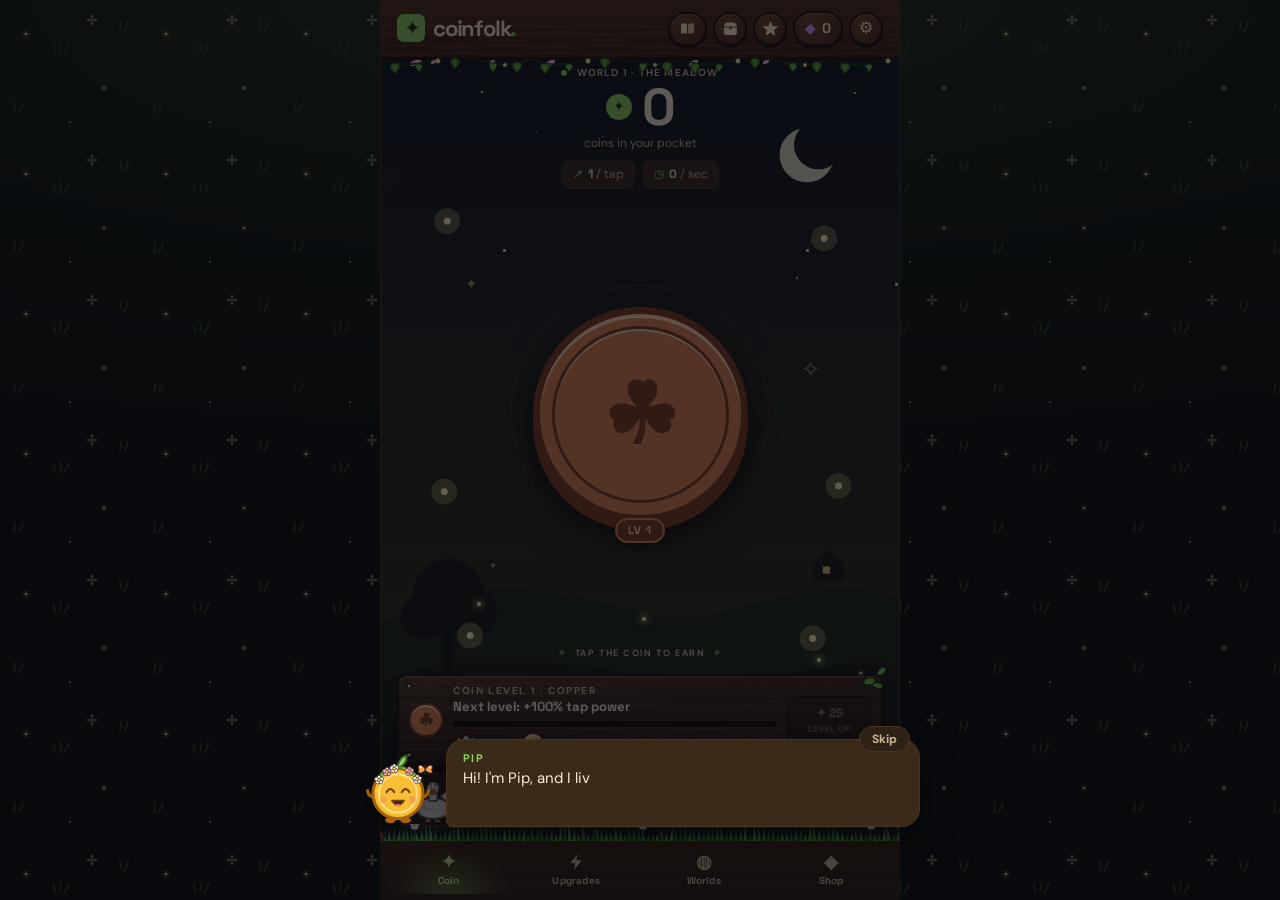
==== index.html @ fbf1b6dc "Add files via upload" ====
<!DOCTYPE html>
<html lang="en">

<head>
  <meta charset="UTF-8">
  <meta name="viewport" content="width=device-width, initial-scale=1.0, viewport-fit=cover">
  <meta name="theme-color" content="#11120f">
  <meta name="description" content="Build your own little coin empire, one click at a time.">
  <title>Coinfolk — Make it rain</title>
  <link rel="stylesheet" href="theme.css">
  <link rel="stylesheet" href="styles.css">
</head>

<body>
  <div class="splash" id="splash" aria-hidden="true"><svg class="splash-logo" viewBox="-35 44 792 183"><path class="shakes" d="M-5.5 90.1 q-7 8 0 16 M-14.5 84.1 q-10 14 0 28"/><g class="sl" style="--k:0"><g transform="rotate(-5 39.6 106.1)"><path transform="translate(0.00 148.00) scale(0.06000 -0.06000)" d="M676.0363159179688 -28.8946533203125Q608.5889892578125 -28.8946533203125 559.4205932617188 -21.28411865234375Q510.252197265625 -13.673583984375 475.3074645996094 -6.118316650390625Q440.36273193359375 1.43695068359375 416.92059326171875 1.43695068359375Q389.58380126953125 1.43695068359375 368.9706726074219 -4.118316650390625Q348.3575439453125 -9.673583984375 331.07861328125 -16.728851318359375Q313.7996826171875 -23.78411865234375 297.2444152832031 -29.339385986328125Q280.68914794921875 -34.8946533203125 261.57861328125 -34.8946533203125Q213.57342529296875 -34.8946533203125 189.79449462890625 -9.949920654296875Q166.01556396484375 14.99481201171875 154.1260986328125 72.6632080078125L100.5682373046875 328.88427734375Q92.67877197265625 369.6632080078125 110.17877197265625 399.2184753417969Q127.67877197265625 428.77374267578125 167.89984130859375 440.77374267578125Q209.0103759765625 453.55267333984375 244.96029663085938 438.2184753417969Q280.91021728515625 422.88427734375 311.91021728515625 373.6632080078125Q357.57861328125 302.77374267578125 408.636474609375 260.1632080078125Q459.6943359375 217.55267333984375 517.8074645996094 198.88687133789062Q575.9205932617188 180.2210693359375 642.367919921875 180.2210693359375Q721.7047119140625 180.2210693359375 768.3178405761719 213.49740600585938Q814.9309692382812 246.77374267578125 814.9309692382812 301.99481201171875Q814.9309692382812 337.65802001953125 797.599365234375 364.82122802734375Q780.2677612304688 391.98443603515625 737.6149291992188 414.2003173828125Q694.9620971679688 436.41619873046875 618.1089477539062 457.7374267578125Q406.40423583984375 515.4110107421875 288.66241455078125 593.1977233886719Q170.92059326171875 670.9844360351562 123.24700927734375 767.6580200195312Q75.57342529296875 864.3316040039062 75.57342529296875 977.8894653320312Q75.57342529296875 1106.7789306640625 137.18655395507812 1208.1131286621094Q198.7996826171875 1309.4473266601562 313.52593994140625 1367.3920593261719Q428.252197265625 1425.3367919921875 586.0363159179688 1425.3367919921875Q667.483642578125 1425.3367919921875 723.54150390625 1412.61572265625Q779.599365234375 1399.8946533203125 819.9335632324219 1387.173583984375Q860.2677612304688 1374.4525146484375 894.1572265625 1374.4525146484375Q921.4888305664062 1374.4525146484375 939.2124938964844 1388.673583984375Q956.9361572265625 1402.8946533203125 976.1598205566406 1417.11572265625Q995.3834838867188 1431.3367919921875 1027.6045532226562 1431.3367919921875Q1071.1624145507812 1431.3367919921875 1099.4992065429688 1400.9473266601562Q1127.8359985351562 1370.557861328125 1153.6149291992188 1287.8894653320312L1237.062255859375 1026.6683959960938Q1253.8411865234375 973.8894653320312 1232.3912658691406 936.4974060058594Q1210.9413452148438 899.1053466796875 1162.0518798828125 887.6632080078125Q1119.6097412109375 878.1105346679688 1088.0544738769531 895.1105346679688Q1056.4992065429688 912.1105346679688 1032.6097412109375 958Q988.6097412109375 1043.442138671875 924.6071472167969 1099.942138671875Q860.6045532226562 1156.442138671875 788.3230285644531 1184.3316040039062Q716.04150390625 1212.2210693359375 645.5941772460938 1212.2210693359375Q573.2573852539062 1212.2210693359375 533.0337219238281 1177.4447326660156Q492.81005859375 1142.6683959960938 492.81005859375 1090.3367919921875Q492.81005859375 1047.7789306640625 517.367919921875 1015.8341979980469Q541.92578125 983.8894653320312 592.0233459472656 959.0630493164062Q642.1209106445312 934.2366333007812 718.2952880859375 911.367919921875Q913.3316040039062 856.1416625976562 1021.405029296875 779.3549499511719Q1129.4784545898438 702.5682373046875 1172.8178405761719 610.0604553222656Q1216.1572265625 517.5526733398438 1216.1572265625 414.442138671875Q1216.1572265625 290.6632080078125 1151.3782958984375 190.27374267578125Q1086.599365234375 89.88427734375 965.54150390625 30.49481201171875Q844.483642578125 -28.8946533203125 676.0363159179688 -28.8946533203125Z"/></g></g><g class="sl" style="--k:1"><g transform="rotate(4 109.3 105.7)"><path transform="translate(68.06 151.00) scale(0.06000 -0.06000)" d="M564.715087890625 1420.7737426757812V282.0103759765625Q564.715087890625 225.56304931640625 570.0492858886719 204.673583984375Q575.3834838867188 183.78411865234375 590.0518798828125 172.78411865234375L605.6097412109375 160.8946533203125Q642.946533203125 132.78411865234375 642.946533203125 85.44732666015625Q642.946533203125 0 560.0518798828125 0H148.35235595703125Q105.905029296875 0 80.73663330078125 22.834197998046875Q55.5682373046875 45.66839599609375 55.5682373046875 85.44732666015625Q55.5682373046875 115.3367919921875 68.34716796875 136.06045532226562Q81.1260986328125 156.78411865234375 104.79449462890625 172.8946533203125L118.35235595703125 182.78411865234375Q132.020751953125 193.56304931640625 138.85494995117188 212.39724731445312Q145.68914794921875 231.2314453125 145.68914794921875 282.0103759765625V1128.7633666992188Q145.68914794921875 1173.1001586914062 135.07601928710938 1189.5448913574219Q124.462890625 1205.9896240234375 106.57342529296875 1216.1001586914062L93.1260986328125 1223.8790893554688Q70.905029296875 1237.210693359375 57.34716796875 1254.5448913574219Q43.789306640625 1271.8790893554688 43.789306640625 1299.5474853515625Q43.789306640625 1331.2158813476562 62.5682373046875 1353.1053466796875Q81.34716796875 1374.9948120117188 123.45770263671875 1391.2158813476562L331.81005859375 1472.2210693359375Q382.81005859375 1492.3316040039062 415.367919921875 1501.1658020019531Q447.92578125 1510 483.599365234375 1510Q521.4888305664062 1510 543.1019592285156 1484.7763366699219Q564.715087890625 1459.5526733398438 564.715087890625 1420.7737426757812ZM529.1572265625 614.3627319335938 454.2625732421875 701.5889892578125 499.48883056640625 745.2573852539062Q637.1676025390625 878.2625732421875 735.7306518554688 931.8204345703125Q834.293701171875 985.3782958984375 918.293701171875 985.3782958984375Q1046.9724731445312 985.3782958984375 1118.3749084472656 899.5311279296875Q1189.77734375 813.6839599609375 1202.6668090820312 673.557861328125L1240.9984130859375 282.0103759765625Q1245.9984130859375 231.34197998046875 1250.8326110839844 212.50778198242188Q1255.6668090820312 193.673583984375 1268.335205078125 182.78411865234375L1281.89306640625 172.8946533203125Q1305.450927734375 154.8946533203125 1318.3403930664062 135.11572265625Q1331.2298583984375 115.3367919921875 1331.2298583984375 85.44732666015625Q1331.2298583984375 45.66839599609375 1306.5061950683594 22.834197998046875Q1281.7825317382812 0 1238.4457397460938 0H821.0778198242188Q738.1831665039062 0 738.1831665039062 85.44732666015625Q738.1831665039062 133.00518798828125 775.6304931640625 160.8946533203125L791.1883544921875 172.78411865234375Q805.8567504882812 183.78411865234375 813.6909484863281 204.4525146484375Q821.525146484375 225.12091064453125 816.525146484375 280.905029296875L790.0830078125 566.5838012695312Q783.9724731445312 629.1416625976562 759.3014831542969 661.1995239257812Q734.6304931640625 693.2573852539062 682.9569091796875 693.2573852539062Q653.8411865234375 693.2573852539062 623.8359985351562 682.8126525878906Q593.830810546875 672.367919921875 562.6045532226562 644.0311279296875Z"/></g></g><g class="sl" style="--k:2"><g transform="rotate(-3 186.1 120.3)"><path transform="translate(149.00 149.00) scale(0.06000 -0.06000)" d="M660.9569091796875 164.44732666015625V190.66839599609375L621.5095825195312 197.11572265625V753.81005859375Q621.5095825195312 791.367919921875 601.6727905273438 814.0363159179688Q581.8359985351562 836.7047119140625 547.6097412109375 836.7047119140625Q522.3834838867188 836.7047119140625 503.3808898925781 824.42578125Q484.3782958984375 812.1468505859375 484.3782958984375 791.367919921875V731.0259399414062Q484.3782958984375 647.3575439453125 427.8178405761719 601.7444152832031Q371.25738525390625 556.1312866210938 265.9154052734375 556.1312866210938Q175.46807861328125 556.1312866210938 131.46548461914062 594.4102172851562Q87.462890625 632.6891479492188 87.462890625 701.136474609375Q87.462890625 767.0259399414062 150.24700927734375 832.1416625976562Q213.0311279296875 897.2573852539062 340.3782958984375 940.4283752441406Q467.7254638671875 983.599365234375 659.525146484375 983.599365234375Q850.7462158203125 983.599365234375 943.4172058105469 906.8178405761719Q1036.0881958007812 830.0363159179688 1036.0881958007812 697.1416625976562V268.78411865234375Q1036.0881958007812 254.00518798828125 1044.3671264648438 241.61572265625Q1052.6460571289062 229.22625732421875 1073.314453125 229.22625732421875Q1084.9828491210938 229.22625732421875 1091.9275817871094 232.22625732421875Q1098.872314453125 235.22625732421875 1104.872314453125 239.22625732421875Q1109.872314453125 242.22625732421875 1115.4828491210938 244.72625732421875Q1121.0933837890625 247.22625732421875 1129.0933837890625 247.22625732421875Q1155.3196411132812 247.22625732421875 1169.4327697753906 228.72625732421875Q1183.5458984375 210.22625732421875 1183.5458984375 183.44732666015625Q1183.5458984375 133.7789306640625 1151.4327697753906 85.11053466796875Q1119.3196411132812 36.442138671875 1060.4828491210938 4.6632080078125Q1001.6460571289062 -27.11572265625 920.5303344726562 -27.11572265625Q809.96728515625 -27.11572265625 735.4620971679688 26.997406005859375Q660.9569091796875 81.11053466796875 660.9569091796875 164.44732666015625ZM52.1260986328125 215.00518798828125Q52.1260986328125 354.673583984375 179.08120727539062 436.0103759765625Q306.03631591796875 517.34716796875 516.0466918945312 517.34716796875Q572.2781372070312 517.34716796875 616.7280578613281 511.0129699707031Q661.177978515625 504.67877197265625 688.5147705078125 492.0103759765625L647.0674438476562 375.4525146484375Q627.5095825195312 386.4525146484375 608.2833251953125 391.34197998046875Q589.0570678710938 396.2314453125 565.7202758789062 396.2314453125Q523.715087890625 396.2314453125 498.3230285644531 369.2867126464844Q472.93096923828125 342.34197998046875 472.93096923828125 298.34197998046875Q472.93096923828125 250.78411865234375 499.76776123046875 223.11572265625Q526.6045532226562 195.44732666015625 571.830810546875 195.44732666015625Q602.8359985351562 195.44732666015625 627.062255859375 206.67098999023438Q651.2885131835938 217.8946533203125 662.73583984375 230.56304931640625L688.293701171875 113.44732666015625Q640.6201171875 46.2210693359375 548.3334045410156 9.55267333984375Q456.04669189453125 -27.11572265625 351.7047119140625 -27.11572265625Q214.36273193359375 -27.11572265625 133.24441528320312 42.2210693359375Q52.1260986328125 111.557861328125 52.1260986328125 215.00518798828125Z"/></g></g><g class="sl" style="--k:3"><g transform="rotate(3 276.0 122.4)"><path transform="translate(215.92 152.00) scale(0.06000 -0.06000)" d="M561.2677612304688 896.1520385742188V282.0103759765625Q561.2677612304688 225.56304931640625 566.6019592285156 204.673583984375Q571.9361572265625 183.78411865234375 586.6045532226562 172.78411865234375L602.1624145507812 160.8946533203125Q639.4992065429688 132.78411865234375 639.4992065429688 85.44732666015625Q639.4992065429688 0 556.6045532226562 0H148.462890625Q106.01556396484375 0 80.84716796875 22.834197998046875Q55.67877197265625 45.66839599609375 55.67877197265625 85.44732666015625Q55.67877197265625 115.3367919921875 68.45770263671875 136.06045532226562Q81.23663330078125 156.78411865234375 104.905029296875 172.8946533203125L118.462890625 182.78411865234375Q132.13128662109375 193.56304931640625 138.96548461914062 212.39724731445312Q145.7996826171875 231.2314453125 145.7996826171875 282.0103759765625V604.1416625976562Q145.7996826171875 648.4784545898438 135.18655395507812 664.9231872558594Q124.57342529296875 681.367919921875 106.6839599609375 691.4784545898438L93.23663330078125 699.2573852539062Q71.01556396484375 713.4784545898438 57.45770263671875 730.367919921875Q43.89984130859375 747.2573852539062 43.89984130859375 774.92578125Q43.89984130859375 806.5941772460938 62.67877197265625 828.483642578125Q81.45770263671875 850.3731079101562 123.5682373046875 866.5941772460938L328.36273193359375 947.599365234375Q379.36273193359375 967.7098999023438 411.92059326171875 976.5440979003906Q444.47845458984375 985.3782958984375 480.15203857421875 985.3782958984375Q518.04150390625 985.3782958984375 539.6546325683594 960.1546325683594Q561.2677612304688 934.9309692382812 561.2677612304688 896.1520385742188ZM534.715087890625 614.3627319335938 459.70989990234375 701.6995239257812 504.82562255859375 745.367919921875Q642.3938598632812 878.7047119140625 742.2332458496094 932.04150390625Q842.0726318359375 985.3782958984375 925.6304931640625 985.3782958984375Q1052.8619384765625 985.3782958984375 1130.6486511230469 898.0389099121094Q1208.4353637695312 810.6995239257812 1208.4353637695312 668.0311279296875V282.0103759765625Q1208.4353637695312 225.56304931640625 1213.7695617675781 205.11831665039062Q1219.103759765625 184.673583984375 1233.7721557617188 172.78411865234375L1249.3300170898438 160.8946533203125Q1286.6668090820312 132.78411865234375 1286.6668090820312 85.44732666015625Q1286.6668090820312 0 1203.7721557617188 0H797.6304931640625Q714.73583984375 0 714.73583984375 85.44732666015625Q714.73583984375 132.78411865234375 752.0726318359375 160.8946533203125L767.6304931640625 172.78411865234375Q782.2988891601562 183.78411865234375 787.6330871582031 204.673583984375Q792.96728515625 225.56304931640625 792.96728515625 282.0103759765625V566.6943359375Q792.96728515625 628.9205932617188 766.5752258300781 661.0889892578125Q740.1831665039062 693.2573852539062 692.9569091796875 693.2573852539062Q662.3990478515625 693.2573852539062 631.1175231933594 682.7021179199219Q599.8359985351562 672.1468505859375 568.0518798828125 644.0311279296875ZM1172.8775024414062 614.3627319335938 1097.9828491210938 701.5889892578125 1143.2091064453125 745.2573852539062Q1278.9984130859375 876.483642578125 1375.1719970703125 930.9309692382812Q1471.3455810546875 985.3782958984375 1552.566650390625 985.3782958984375Q1676.4664916992188 985.3782958984375 1744.645263671875 899.5863952636719Q1812.8240356445312 813.7944946289062 1827.3818969726562 674.3316040039062L1869.3818969726562 282.0103759765625Q1875.2713623046875 231.34197998046875 1879.6608276367188 212.50778198242188Q1884.05029296875 193.673583984375 1896.7186889648438 182.78411865234375L1910.2765502929688 172.8946533203125Q1933.8344116210938 154.8946533203125 1946.723876953125 135.11572265625Q1959.6133422851562 115.3367919921875 1959.6133422851562 85.44732666015625Q1959.6133422851562 45.66839599609375 1934.8896789550781 22.834197998046875Q1910.166015625 0 1866.8292236328125 0H1453.0191650390625Q1370.12451171875 0 1370.12451171875 85.44732666015625Q1370.12451171875 132.673583984375 1407.5718383789062 160.8946533203125L1423.1296997070312 172.78411865234375Q1437.798095703125 183.78411865234375 1446.0770263671875 204.4525146484375Q1454.35595703125 225.12091064453125 1448.4664916992188 280.905029296875L1418.4664916992188 566.5838012695312Q1412.35595703125 629.0311279296875 1389.1296997070312 661.1442565917969Q1365.9034423828125 693.2573852539062 1319.0087890625 693.2573852539062Q1291.7825317382812 693.2573852539062 1264.5562744140625 681.8126525878906Q1237.3300170898438 670.367919921875 1206.3248291015625 644.0311279296875Z"/></g></g><g class="sl" style="--k:4"><g transform="rotate(-4 361.6 120.3)"><path transform="translate(328.48 149.00) scale(0.06000 -0.06000)" d="M1055.525146484375 616.9154052734375Q1055.525146484375 534.8048706054688 1006.6883544921875 490.1943359375Q957.8515625 445.58380126953125 870.0674438476562 445.58380126953125H315.7996826171875V571.3575439453125H574.4992065429688Q641.3938598632812 571.3575439453125 641.3938598632812 637.6943359375Q641.3938598632812 717.81005859375 609.7781372070312 753.2573852539062Q578.1624145507812 788.7047119140625 538.1572265625 788.7047119140625Q505.93096923828125 788.7047119140625 478.2047119140625 769.0363159179688Q450.47845458984375 749.367919921875 433.92059326171875 706.4758605957031Q417.36273193359375 663.5838012695312 417.36273193359375 592.4680786132812Q417.36273193359375 424.23663330078125 495.42578125 342.62091064453125Q573.4888305664062 261.00518798828125 704.1676025390625 261.00518798828125Q763.9517211914062 261.00518798828125 822.2885131835938 280.673583984375Q880.6253051757812 300.34197998046875 928.0726318359375 338.0103759765625Q956.5199584960938 360.67877197265625 972.5199584960938 369.0682373046875Q988.5199584960938 377.45770263671875 1003.2988891601562 375.67877197265625Q1021.1883544921875 374.789306640625 1036.3014831542969 360.789306640625Q1051.4146118164062 346.789306640625 1051.4146118164062 312.12091064453125Q1051.4146118164062 223.8946533203125 993.7436218261719 146.50259399414062Q936.0726318359375 69.11053466796875 830.8990478515625 20.997406005859375Q725.7254638671875 -27.11572265625 581.6045532226562 -27.11572265625Q419.81524658203125 -27.11572265625 299.4732666015625 34.33160400390625Q179.13128662109375 95.7789306640625 113.01556396484375 206.3946533203125Q46.89984130859375 317.0103759765625 46.89984130859375 463.01556396484375Q46.89984130859375 614.136474609375 109.96029663085938 731.9205932617188Q173.020751953125 849.7047119140625 295.86273193359375 917.54150390625Q418.7047119140625 985.3782958984375 597.3834838867188 985.3782958984375Q740.6149291992188 985.3782958984375 843.2885131835938 934.8757019042969Q945.9620971679688 884.3731079101562 1000.7436218261719 800.6468505859375Q1055.525146484375 716.9205932617188 1055.525146484375 616.9154052734375Z"/></g></g><g class="sa" style="--k:5"><g transform="rotate(0 437.2 108.1)"><path transform="translate(397.60 150.00) scale(0.06000 -0.06000)" d="M676.0363159179688 -28.8946533203125Q608.5889892578125 -28.8946533203125 559.4205932617188 -21.28411865234375Q510.252197265625 -13.673583984375 475.3074645996094 -6.118316650390625Q440.36273193359375 1.43695068359375 416.92059326171875 1.43695068359375Q389.58380126953125 1.43695068359375 368.9706726074219 -4.118316650390625Q348.3575439453125 -9.673583984375 331.07861328125 -16.728851318359375Q313.7996826171875 -23.78411865234375 297.2444152832031 -29.339385986328125Q280.68914794921875 -34.8946533203125 261.57861328125 -34.8946533203125Q213.57342529296875 -34.8946533203125 189.79449462890625 -9.949920654296875Q166.01556396484375 14.99481201171875 154.1260986328125 72.6632080078125L100.5682373046875 328.88427734375Q92.67877197265625 369.6632080078125 110.17877197265625 399.2184753417969Q127.67877197265625 428.77374267578125 167.89984130859375 440.77374267578125Q209.0103759765625 453.55267333984375 244.96029663085938 438.2184753417969Q280.91021728515625 422.88427734375 311.91021728515625 373.6632080078125Q357.57861328125 302.77374267578125 408.636474609375 260.1632080078125Q459.6943359375 217.55267333984375 517.8074645996094 198.88687133789062Q575.9205932617188 180.2210693359375 642.367919921875 180.2210693359375Q721.7047119140625 180.2210693359375 768.3178405761719 213.49740600585938Q814.9309692382812 246.77374267578125 814.9309692382812 301.99481201171875Q814.9309692382812 337.65802001953125 797.599365234375 364.82122802734375Q780.2677612304688 391.98443603515625 737.6149291992188 414.2003173828125Q694.9620971679688 436.41619873046875 618.1089477539062 457.7374267578125Q406.40423583984375 515.4110107421875 288.66241455078125 593.1977233886719Q170.92059326171875 670.9844360351562 123.24700927734375 767.6580200195312Q75.57342529296875 864.3316040039062 75.57342529296875 977.8894653320312Q75.57342529296875 1106.7789306640625 137.18655395507812 1208.1131286621094Q198.7996826171875 1309.4473266601562 313.52593994140625 1367.3920593261719Q428.252197265625 1425.3367919921875 586.0363159179688 1425.3367919921875Q667.483642578125 1425.3367919921875 723.54150390625 1412.61572265625Q779.599365234375 1399.8946533203125 819.9335632324219 1387.173583984375Q860.2677612304688 1374.4525146484375 894.1572265625 1374.4525146484375Q921.4888305664062 1374.4525146484375 939.2124938964844 1388.673583984375Q956.9361572265625 1402.8946533203125 976.1598205566406 1417.11572265625Q995.3834838867188 1431.3367919921875 1027.6045532226562 1431.3367919921875Q1071.1624145507812 1431.3367919921875 1099.4992065429688 1400.9473266601562Q1127.8359985351562 1370.557861328125 1153.6149291992188 1287.8894653320312L1237.062255859375 1026.6683959960938Q1253.8411865234375 973.8894653320312 1232.3912658691406 936.4974060058594Q1210.9413452148438 899.1053466796875 1162.0518798828125 887.6632080078125Q1119.6097412109375 878.1105346679688 1088.0544738769531 895.1105346679688Q1056.4992065429688 912.1105346679688 1032.6097412109375 958Q988.6097412109375 1043.442138671875 924.6071472167969 1099.942138671875Q860.6045532226562 1156.442138671875 788.3230285644531 1184.3316040039062Q716.04150390625 1212.2210693359375 645.5941772460938 1212.2210693359375Q573.2573852539062 1212.2210693359375 533.0337219238281 1177.4447326660156Q492.81005859375 1142.6683959960938 492.81005859375 1090.3367919921875Q492.81005859375 1047.7789306640625 517.367919921875 1015.8341979980469Q541.92578125 983.8894653320312 592.0233459472656 959.0630493164062Q642.1209106445312 934.2366333007812 718.2952880859375 911.367919921875Q913.3316040039062 856.1416625976562 1021.405029296875 779.3549499511719Q1129.4784545898438 702.5682373046875 1172.8178405761719 610.0604553222656Q1216.1572265625 517.5526733398438 1216.1572265625 414.442138671875Q1216.1572265625 290.6632080078125 1151.3782958984375 190.27374267578125Q1086.599365234375 89.88427734375 965.54150390625 30.49481201171875Q844.483642578125 -28.8946533203125 676.0363159179688 -28.8946533203125Z"/></g></g><g class="sa" style="--k:6"><g transform="rotate(0 498.7 121.3)"><path transform="translate(461.66 150.00) scale(0.06000 -0.06000)" d="M660.9569091796875 164.44732666015625V190.66839599609375L621.5095825195312 197.11572265625V753.81005859375Q621.5095825195312 791.367919921875 601.6727905273438 814.0363159179688Q581.8359985351562 836.7047119140625 547.6097412109375 836.7047119140625Q522.3834838867188 836.7047119140625 503.3808898925781 824.42578125Q484.3782958984375 812.1468505859375 484.3782958984375 791.367919921875V731.0259399414062Q484.3782958984375 647.3575439453125 427.8178405761719 601.7444152832031Q371.25738525390625 556.1312866210938 265.9154052734375 556.1312866210938Q175.46807861328125 556.1312866210938 131.46548461914062 594.4102172851562Q87.462890625 632.6891479492188 87.462890625 701.136474609375Q87.462890625 767.0259399414062 150.24700927734375 832.1416625976562Q213.0311279296875 897.2573852539062 340.3782958984375 940.4283752441406Q467.7254638671875 983.599365234375 659.525146484375 983.599365234375Q850.7462158203125 983.599365234375 943.4172058105469 906.8178405761719Q1036.0881958007812 830.0363159179688 1036.0881958007812 697.1416625976562V268.78411865234375Q1036.0881958007812 254.00518798828125 1044.3671264648438 241.61572265625Q1052.6460571289062 229.22625732421875 1073.314453125 229.22625732421875Q1084.9828491210938 229.22625732421875 1091.9275817871094 232.22625732421875Q1098.872314453125 235.22625732421875 1104.872314453125 239.22625732421875Q1109.872314453125 242.22625732421875 1115.4828491210938 244.72625732421875Q1121.0933837890625 247.22625732421875 1129.0933837890625 247.22625732421875Q1155.3196411132812 247.22625732421875 1169.4327697753906 228.72625732421875Q1183.5458984375 210.22625732421875 1183.5458984375 183.44732666015625Q1183.5458984375 133.7789306640625 1151.4327697753906 85.11053466796875Q1119.3196411132812 36.442138671875 1060.4828491210938 4.6632080078125Q1001.6460571289062 -27.11572265625 920.5303344726562 -27.11572265625Q809.96728515625 -27.11572265625 735.4620971679688 26.997406005859375Q660.9569091796875 81.11053466796875 660.9569091796875 164.44732666015625ZM52.1260986328125 215.00518798828125Q52.1260986328125 354.673583984375 179.08120727539062 436.0103759765625Q306.03631591796875 517.34716796875 516.0466918945312 517.34716796875Q572.2781372070312 517.34716796875 616.7280578613281 511.0129699707031Q661.177978515625 504.67877197265625 688.5147705078125 492.0103759765625L647.0674438476562 375.4525146484375Q627.5095825195312 386.4525146484375 608.2833251953125 391.34197998046875Q589.0570678710938 396.2314453125 565.7202758789062 396.2314453125Q523.715087890625 396.2314453125 498.3230285644531 369.2867126464844Q472.93096923828125 342.34197998046875 472.93096923828125 298.34197998046875Q472.93096923828125 250.78411865234375 499.76776123046875 223.11572265625Q526.6045532226562 195.44732666015625 571.830810546875 195.44732666015625Q602.8359985351562 195.44732666015625 627.062255859375 206.67098999023438Q651.2885131835938 217.8946533203125 662.73583984375 230.56304931640625L688.293701171875 113.44732666015625Q640.6201171875 46.2210693359375 548.3334045410156 9.55267333984375Q456.04669189453125 -27.11572265625 351.7047119140625 -27.11572265625Q214.36273193359375 -27.11572265625 133.24441528320312 42.2210693359375Q52.1260986328125 111.557861328125 52.1260986328125 215.00518798828125Z"/></g></g><g class="sa" style="--k:7"><g transform="rotate(0 567.4 121.3)"><path transform="translate(528.58 150.00) scale(0.06000 -0.06000)" d="M780.1935424804688 178.34197998046875V217.5682373046875L761.1883544921875 221.34716796875V604.1416625976562Q761.1883544921875 648.4784545898438 750.5752258300781 664.9231872558594Q739.9620971679688 681.367919921875 722.0726318359375 691.4784545898438L708.6253051757812 699.2573852539062Q686.4042358398438 713.4784545898438 672.8463745117188 730.367919921875Q659.2885131835938 747.2573852539062 659.2885131835938 774.92578125Q659.2885131835938 806.5941772460938 678.0674438476562 828.483642578125Q696.8463745117188 850.3731079101562 738.9569091796875 866.5941772460938L947.3092651367188 947.599365234375Q998.3092651367188 967.7098999023438 1030.8671264648438 976.5440979003906Q1063.4249877929688 985.3782958984375 1099.0985717773438 985.3782958984375Q1136.988037109375 985.3782958984375 1158.6011657714844 960.1546325683594Q1180.2142944335938 934.9309692382812 1180.2142944335938 896.1520385742188V282.0103759765625Q1180.2142944335938 231.2314453125 1187.4932250976562 212.39724731445312Q1194.7721557617188 193.56304931640625 1207.5510864257812 182.78411865234375L1221.1089477539062 172.8946533203125Q1244.77734375 156.78411865234375 1257.5562744140625 136.06045532226562Q1270.335205078125 115.3367919921875 1270.335205078125 85.44732666015625Q1270.335205078125 45.66839599609375 1245.6115417480469 22.834197998046875Q1220.8878784179688 0 1177.5510864257812 0H960.756591796875Q887.7617797851562 0 833.9776611328125 51.94732666015625Q780.1935424804688 103.8946533203125 780.1935424804688 178.34197998046875ZM125.7996826171875 289.5682373046875V604.1416625976562Q125.7996826171875 648.4784545898438 115.18655395507812 664.9231872558594Q104.57342529296875 681.367919921875 86.6839599609375 691.4784545898438L73.23663330078125 699.2573852539062Q51.01556396484375 713.4784545898438 37.45770263671875 730.367919921875Q23.89984130859375 747.2573852539062 23.89984130859375 774.92578125Q23.89984130859375 806.5941772460938 42.67877197265625 828.483642578125Q61.45770263671875 850.3731079101562 103.5682373046875 866.5941772460938L311.92059326171875 947.599365234375Q362.92059326171875 967.7098999023438 395.47845458984375 976.5440979003906Q428.03631591796875 985.3782958984375 463.70989990234375 985.3782958984375Q501.599365234375 985.3782958984375 523.2124938964844 960.1546325683594Q544.8256225585938 934.9309692382812 544.8256225585938 896.1520385742188V390.905029296875Q544.8256225585938 328.67877197265625 568.9387512207031 296.5103759765625Q593.0518798828125 264.34197998046875 637.1676025390625 264.34197998046875Q666.7254638671875 264.34197998046875 695.562255859375 274.4525146484375Q724.3990478515625 284.56304931640625 754.4042358398438 311.789306640625L787.7410278320312 343.23663330078125L862.7462158203125 255.23663330078125L817.6304931640625 211.5682373046875Q682.1727905273438 80.4525146484375 584.2781372070312 26.3367919921875Q486.38348388671875 -27.7789306640625 402.715087890625 -27.7789306640625Q278.483642578125 -27.7789306640625 202.14166259765625 60.060455322265625Q125.7996826171875 147.89984130859375 125.7996826171875 289.5682373046875Z"/></g></g><g class="sa" style="--k:8"><g transform="rotate(0 636.6 121.3)"><path transform="translate(603.96 150.00) scale(0.06000 -0.06000)" d="M1035.4249877929688 679.6943359375Q1035.4249877929688 601.9205932617188 978.69873046875 550.0285339355469Q921.9724731445312 498.136474609375 827.409423828125 498.136474609375Q735.293701171875 498.136474609375 689.3463745117188 547.3048706054688Q643.3990478515625 596.4732666015625 643.3990478515625 673.0311279296875V704.6995239257812Q643.3990478515625 744.4784545898438 617.6149291992188 766.5915832519531Q591.830810546875 788.7047119140625 549.1572265625 788.7047119140625Q514.4888305664062 788.7047119140625 484.43096923828125 767.0363159179688Q454.37310791015625 745.367919921875 435.7599792480469 701.4758605957031Q417.1468505859375 657.5838012695312 417.1468505859375 590.4680786132812Q417.1468505859375 485.57342529296875 455.983642578125 415.34716796875Q494.8204345703125 345.12091064453125 560.6598205566406 310.5077819824219Q626.4992065429688 275.8946533203125 707.9517211914062 275.8946533203125Q774.9569091796875 275.8946533203125 823.0173645019531 290.1183166503906Q871.0778198242188 304.34197998046875 918.8619384765625 338.89984130859375Q948.640869140625 361.0103759765625 964.0303344726562 369.2340393066406Q979.4197998046875 377.45770263671875 993.3092651367188 376.5682373046875Q1015.6460571289062 375.67877197265625 1028.4802551269531 359.89984130859375Q1041.314453125 344.12091064453125 1041.314453125 308.56304931640625Q1041.314453125 220.00518798828125 982.8645324707031 143.11312866210938Q924.4146118164062 66.2210693359375 820.0173645019531 19.55267333984375Q715.6201171875 -27.11572265625 577.388671875 -27.11572265625Q426.93096923828125 -27.11572265625 306.81005859375 32.886871337890625Q186.68914794921875 92.88946533203125 117.23922729492188 200.78152465820312Q47.789306640625 308.673583984375 47.789306640625 453.2314453125Q47.789306640625 605.9102172851562 115.1839599609375 726.3627319335938Q182.57861328125 846.8152465820312 306.1442565917969 916.0967712402344Q429.70989990234375 985.3782958984375 598.0570678710938 985.3782958984375Q733.0674438476562 985.3782958984375 831.0752258300781 944.2651672363281Q929.0830078125 903.1520385742188 982.2539978027344 833.8705139160156Q1035.4249877929688 764.5889892578125 1035.4249877929688 679.6943359375Z"/></g></g><g class="sa" style="--k:9"><g transform="rotate(0 696.7 121.3)"><path transform="translate(663.66 150.00) scale(0.06000 -0.06000)" d="M1055.525146484375 616.9154052734375Q1055.525146484375 534.8048706054688 1006.6883544921875 490.1943359375Q957.8515625 445.58380126953125 870.0674438476562 445.58380126953125H315.7996826171875V571.3575439453125H574.4992065429688Q641.3938598632812 571.3575439453125 641.3938598632812 637.6943359375Q641.3938598632812 717.81005859375 609.7781372070312 753.2573852539062Q578.1624145507812 788.7047119140625 538.1572265625 788.7047119140625Q505.93096923828125 788.7047119140625 478.2047119140625 769.0363159179688Q450.47845458984375 749.367919921875 433.92059326171875 706.4758605957031Q417.36273193359375 663.5838012695312 417.36273193359375 592.4680786132812Q417.36273193359375 424.23663330078125 495.42578125 342.62091064453125Q573.4888305664062 261.00518798828125 704.1676025390625 261.00518798828125Q763.9517211914062 261.00518798828125 822.2885131835938 280.673583984375Q880.6253051757812 300.34197998046875 928.0726318359375 338.0103759765625Q956.5199584960938 360.67877197265625 972.5199584960938 369.0682373046875Q988.5199584960938 377.45770263671875 1003.2988891601562 375.67877197265625Q1021.1883544921875 374.789306640625 1036.3014831542969 360.789306640625Q1051.4146118164062 346.789306640625 1051.4146118164062 312.12091064453125Q1051.4146118164062 223.8946533203125 993.7436218261719 146.50259399414062Q936.0726318359375 69.11053466796875 830.8990478515625 20.997406005859375Q725.7254638671875 -27.11572265625 581.6045532226562 -27.11572265625Q419.81524658203125 -27.11572265625 299.4732666015625 34.33160400390625Q179.13128662109375 95.7789306640625 113.01556396484375 206.3946533203125Q46.89984130859375 317.0103759765625 46.89984130859375 463.01556396484375Q46.89984130859375 614.136474609375 109.96029663085938 731.9205932617188Q173.020751953125 849.7047119140625 295.86273193359375 917.54150390625Q418.7047119140625 985.3782958984375 597.3834838867188 985.3782958984375Q740.6149291992188 985.3782958984375 843.2885131835938 934.8757019042969Q945.9620971679688 884.3731079101562 1000.7436218261719 800.6468505859375Q1055.525146484375 716.9205932617188 1055.525146484375 616.9154052734375Z"/></g></g><path class="drip" style="--k:0" d="M517.7 142.6 C517.7 158.0 516.3 162.9 516.3 170.6 A6.4 6.4 0 0 0 529.1 170.6 C529.1 162.9 527.7 158.0 527.7 142.6 Z"/><path class="drip" style="--k:1" d="M590.8 143.7 C590.8 169.0 589.4 182.0 589.4 189.7 A6.4 6.4 0 0 0 602.2 189.7 C602.2 182.0 600.8 169.0 600.8 143.7 Z"/><path class="drip" style="--k:2" d="M696.2 143.6 C696.2 154.6 695.0 156.7 695.0 163.6 A5.8 5.8 0 0 0 706.5 163.6 C706.5 156.7 705.2 154.6 705.2 143.6 Z"/><circle class="drop" cx="595.8" cy="213.7" r="5.2"/></svg></div>
  <div class="app" id="app" data-screen="coin">
    <header class="hud">
      <div class="brand" id="brand" aria-label="Coinfolk">
        <span class="brand-mark">✦</span>
        <span>coinfolk<span class="brand-dot">.</span></span>
      </div>
      <div class="hud-balance">
        <span class="small-coin">✦</span>
        <div class="hud-balance-text">
          <strong id="hud-balance">0</strong>
          <span><span id="hud-rate">0</span> / sec</span>
        </div>
      </div>
      <div class="hud-right">
        <button class="ach-button book-button" data-action="open-handbook" aria-label="Handbook">
          <svg class="trophy" viewBox="0 0 24 24" aria-hidden="true"><path d="M3 5.4 C5.9 4.3 8.8 4.4 11.2 6 V19.6 C8.8 18 5.9 17.9 3 19 Z" fill="currentColor"/><path d="M12.8 6 C15.2 4.4 18.1 4.3 21 5.4 V19 C18.1 17.9 15.2 18 12.8 19.6 Z" fill="currentColor" opacity=".72"/></svg>
          <i class="hud-dot" id="hud-book-dot"></i>
        </button>
        <button class="ach-button coll-button" data-action="open-collection" aria-label="Collection">
          <svg class="trophy" viewBox="0 0 24 24" aria-hidden="true"><path d="M3 9.2 C3 5.9 5.5 3.5 8.6 3.5 h6.8 c3.1 0 5.6 2.4 5.6 5.7 Z" fill="currentColor"/><path d="M3 10.6 h7.4 v2.8 h3.2 v-2.8 H21 V19 a2 2 0 0 1 -2 2 H5 a2 2 0 0 1 -2 -2 Z" fill="currentColor"/></svg>
          <i class="hud-dot" id="hud-coll-dot"></i>
        </button>
        <button class="ach-button goals-button hud-go" data-go="goals" aria-label="Goals">
          <svg class="trophy" viewBox="0 0 24 24" aria-hidden="true"><path d="M12 2.7 L14.5 9.4 L21.7 9.7 L16.1 14.2 L18 21.2 L12 17.2 L6 21.2 L7.9 14.2 L2.3 9.7 L9.5 9.4 Z" fill="currentColor" stroke="currentColor" stroke-width="1.3" stroke-linejoin="round"/></svg>
          <i class="hud-dot" id="hud-goals-dot"></i>
        </button>
        <button class="diamond-pill" data-go="shop" aria-label="Diamonds, open the shop"><span>◆</span><strong id="hud-diamonds">0</strong></button>
        <button class="icon-button" data-action="open-settings" aria-label="Settings">⚙</button>
      </div>
    </header>

    <main class="screens">
      <section class="screen active" id="screen-coin" aria-label="Coin">
        <div class="world-scene" id="world-scene" aria-hidden="true"></div>
        <div class="coin-head">
          <div id="boost-offer"></div>
          <div class="eyebrow"><span class="eyebrow-dot"></span> <span id="world-label">WORLD 1 · THE MEADOW</span></div>
          <div class="balance-line"><span class="small-coin">✦</span><strong id="balance">0</strong></div>
          <p class="balance-caption">coins in your pocket</p>
          <div class="stats-row">
            <div><span class="stat-icon">↗</span><strong id="per-click">1</strong><span> / tap</span></div>
            <div><span class="stat-icon">◷</span><strong id="per-second">0</strong><span> / sec</span></div>
          </div>
          <div class="combo-meter hidden" id="combo-meter" aria-hidden="true">
            <span class="combo-name">COMBO</span>
            <div class="combo-track"><span class="combo-cover" id="combo-cover"></span></div>
            <b class="combo-mult" id="combo-mult">×1.00</b>
          </div>
        </div>
        <div class="boss-hud" id="boss-hud" aria-live="polite">
          <div class="boss-hud-top"><strong id="boss-name">⚔ BOSS</strong><span id="boss-time">30s</span></div>
          <div class="boss-bar"><span id="boss-bar"></span></div>
          <div class="boss-hud-bottom"><p class="boss-tip" id="boss-tip"></p><div class="boss-hp" id="boss-hp"></div></div>
        </div>
        <div class="coin-stage" id="coin-stage">
          <div class="orbit orbit-one"></div>
          <div class="orbit orbit-two"></div>
          <button class="scene-planet" id="scene-planet" data-action="open-globe" aria-label="Explore the planets"></button>
          <span class="sparkle sparkle-one">✦</span>
          <span class="sparkle sparkle-two">✧</span>
          <span class="sparkle sparkle-three">✦</span>
          <div class="coin-mover" id="coin-mover">
            <button id="coin-button" class="big-coin" aria-label="Tap to earn coins">
              <span class="coin-inner">
                <span id="coin-symbol">☘</span>
              </span>
              <span class="boss-figure" id="boss-figure" aria-hidden="true"></span>
            </button>
            <span class="boss-shield" aria-hidden="true"></span>
            <span class="boss-veil" aria-hidden="true"></span>
            <span class="boss-pond" aria-hidden="true"></span>
            <span class="boss-gate" aria-hidden="true"></span>
            <span class="bell-ring" id="bell-ring" aria-hidden="true"></span>
            <div class="boss-fx" id="boss-fx"></div>
            <span class="level-badge" id="level-badge">LV 1</span>
          </div>
          <div class="fx-layer" id="fx-layer" aria-hidden="true"></div>
          <div class="monster-layer" id="monster-layer"></div>
          <button class="stage-pip" id="stage-pip" data-action="poke-pip" aria-label="Pip, your coin buddy"></button>
          <button class="stage-buddy hidden" id="stage-buddy" data-action="poke-buddy" aria-label="Pip's friend"></button>
          <div class="pip-bubble" id="pip-bubble" role="status" aria-live="polite"></div>
          <div class="pip-bubble buddy-bubble" id="buddy-bubble" role="status" aria-live="polite"></div>
          <div class="effects-row" id="effects-row" data-action="effects-more"></div>
        </div>
        <div class="coin-instruction" id="coin-instruction"><span>✧</span> <b class="when-calm">TAP THE COIN TO EARN</b><b class="when-boss">TAP FAST TO BEAT IT</b> <span>✧</span><button class="next-step" id="next-step" data-action="next-step"></button></div>
        <div id="coin-card"></div>
        <div id="boss-card"></div>
        <div class="golden-layer" id="golden-layer"></div>
        <div class="rain-layer" id="rain-layer"></div>
      </section>
      <section class="screen" id="screen-upgrades" aria-label="Upgrades"><div id="upgrades-head"></div><div class="coll-tabs work-tabs" id="work-tabs" role="tablist"></div><div class="workshop-part" id="screen-machines"></div><div class="workshop-part" id="upgrades-part"></div></section>
      <section class="screen" id="screen-worlds" aria-label="Worlds"></section>
      <section class="screen" id="screen-city" aria-label="City"></section>
      <section class="screen" id="screen-goals" aria-label="Goals"></section>
      <section class="screen" id="screen-shop" aria-label="Shop"></section>
    </main>

    <nav class="nav" aria-label="Game sections">
      <button class="nav-item active" data-go="coin"><span class="nav-icon">✦</span><span>Coin</span><i class="nav-badge"></i></button>
      <button class="nav-item" data-go="upgrades"><span class="nav-icon"><svg class="item-svg" viewBox="0 0 24 24" aria-hidden="true"><path d="M13.6 1.8 L4.4 13.7 H11 L9.7 22.2 L19.6 9.7 H12.8 Z" fill="currentColor"/></svg></span><span>Upgrades</span><i class="nav-badge"></i></button>
      <button class="nav-item" data-go="worlds"><span class="nav-icon">◍</span><span>Worlds</span><i class="nav-badge"></i></button>
      <button class="nav-item hidden" data-go="city"><span class="nav-icon"><svg class="item-svg" viewBox="0 0 24 24" aria-hidden="true"><path d="M1.5 21.5 V11 H6 V6.5 L9.5 3 L13 6.5 V9.5 H16.5 V7.5 H22.5 V21.5 Z M8.3 8.5 h2.4 v2.4 h-2.4 Z M8.3 13 h2.4 v2.4 h-2.4 Z M3.4 13.4 h1.8 v2.2 h-1.8 Z M18.4 11.5 h2.2 v2.2 h-2.2 Z M18.4 15.8 h2.2 v2.2 h-2.2 Z M13.3 17 h2.6 v4.5 h-2.6 Z" fill="currentColor" fill-rule="evenodd"/></svg></span><span>City</span><i class="nav-badge"></i></button>
      <button class="nav-item" data-go="shop"><span class="nav-icon">◆</span><span>Shop</span><i class="nav-badge"></i></button>
    </nav>
    <div class="heli-layer" id="heli-layer"></div>
    <div class="boss-intro hidden" id="boss-intro" data-action="boss-go" role="dialog" aria-label="A boss appears. Tap to start the fight"></div>
  </div>

  <div class="modal-backdrop hidden" id="modal-backdrop">
    <div class="modal" role="dialog" aria-modal="true" aria-labelledby="modal-title">
      <button class="modal-close" id="modal-close" aria-label="Close">×</button>
      <div id="modal-content"></div>
    </div>
  </div>

  <div class="ad-overlay hidden" id="ad-overlay" role="dialog" aria-modal="true" aria-label="Ad playing">
    <div class="ad-box">
      <div class="eyebrow">WEB VERSION</div>
      <strong id="ad-count">3</strong>
      <p>There are no ads on the web. Your reward arrives after a short wait.</p>
      <div class="ad-progress"><span id="ad-bar"></span></div>
    </div>
  </div>

  <div id="toast" class="toast" role="status"></div>
  <div id="ach-banner" class="ach-banner" role="status" aria-live="polite"></div>
  <script>
    // The language: the one picked in Settings, or else the phone's own.
    (function () {
      var have = ['sv', 'de', 'es', 'fr', 'ru', 'uk', 'ja', 'zh'];
      var pick = 'auto';
      try { pick = localStorage.getItem('coinfolk-lang') || 'auto'; } catch (e) {}
      var code = pick === 'auto' ? 'en' : pick;
      if (pick === 'auto') {
        var list = navigator.languages && navigator.languages.length ? navigator.languages : [navigator.language || 'en'];
        for (var i = 0; i < list.length; i++) {
          var tag = String(list[i]).toLowerCase();
          var base = tag.split('-')[0];
          // Traditional Chinese readers are better off with their next choice.
          if (base === 'zh' && /^zh-(hant|tw|hk|mo)/.test(tag)) continue;
          if (have.indexOf(base) >= 0 || base === 'en') { code = base; break; }
        }
      }
      if (have.indexOf(code) < 0) code = 'en';
      document.documentElement.lang = code === 'zh' ? 'zh-Hans' : code;
      if (code !== 'en') document.write('<script src="lang/' + code + '.js"><\/script>');
    })();
  </script>
  <script src="game.js"></script>
</body>

</html>
---- theme.css ----
/* Fonts ship with the game, so it looks right offline and makes no outside requests.
   Font licenses are at the bottom of this file. */
@font-face {
  font-family: 'DM Sans';
  font-style: normal;
  font-display: swap;
  font-weight: 100 1000;
  src: url('dm-sans.woff2') format('woff2');
}

@font-face {
  font-family: 'Space Grotesk';
  font-style: normal;
  font-display: swap;
  font-weight: 300 700;
  src: url('space-grotesk.woff2') format('woff2');
}

:root {
  --color-primary: #f7b931;
  --color-primary-contrast: #241701;
  --color-bg: #11120f;
  --color-surface: #1b1d18;
  --color-surface-raised: #23251f;
  --color-surface-soft: #2b2d25;
  --color-text: #f8f7ed;
  --color-muted: #92958a;
  --color-border: #34372e;
  --color-green: #a7d86b;
  --color-green-contrast: #17230a;
  --color-purple: #c8a2ff;
  --color-purple-contrast: #1b1230;
  --color-red: #ee8d7f;
  --color-red-contrast: #2a0e09;
  --color-orange: #ff8a4c;
  --color-rarity-common: #c9ccc0;
  --color-rarity-uncommon: #a7d86b;
  --color-rarity-rare: #7fb6ff;
  --color-rarity-veryrare: #c8a2ff;
  --color-rarity-mythical: #ff7aa8;
  --color-rarity-legendary: #ffb547;
  --color-coin-light: #ffe99b;
  --color-coin-mid: #f8bf36;
  --color-coin-dark: #a7620a;
  --color-gold-glow: rgba(247, 185, 49, .3);
  --color-gold-tint: rgba(247, 185, 49, .07);
  --color-overlay: rgba(0, 0, 0, .75);
  --font-heading: 'Space Grotesk', sans-serif;
  --font-body: 'DM Sans', sans-serif;
  --radius: 14px;
  --app-width: 520px;
  --hud-height: 60px;
  --nav-height: 66px;
}

/* ---------------------------------------------------------------
   Font licenses

   dm-sans.woff2: Copyright 2014 The DM Sans Project Authors (https://github.com/googlefonts/dm-fonts)
   space-grotesk.woff2: Copyright 2020 The Space Grotesk Project Authors (https://github.com/floriankarsten/space-grotesk)

   This Font Software is licensed under the SIL Open Font License, Version 1.1.
   This license is copied below, and is also available with a FAQ at:
   http://scripts.sil.org/OFL


   -----------------------------------------------------------
   SIL OPEN FONT LICENSE Version 1.1 - 26 February 2007
   -----------------------------------------------------------

   PREAMBLE
   The goals of the Open Font License (OFL) are to stimulate worldwide
   development of collaborative font projects, to support the font creation
   efforts of academic and linguistic communities, and to provide a free and
   open framework in which fonts may be shared and improved in partnership
   with others.

   The OFL allows the licensed fonts to be used, studied, modified and
   redistributed freely as long as they are not sold by themselves. The
   fonts, including any derivative works, can be bundled, embedded,
   redistributed and/or sold with any software provided that any reserved
   names are not used by derivative works. The fonts and derivatives,
   however, cannot be released under any other type of license. The
   requirement for fonts to remain under this license does not apply
   to any document created using the fonts or their derivatives.

   DEFINITIONS
   "Font Software" refers to the set of files released by the Copyright
   Holder(s) under this license and clearly marked as such. This may
   include source files, build scripts and documentation.

   "Reserved Font Name" refers to any names specified as such after the
   copyright statement(s).

   "Original Version" refers to the collection of Font Software components as
   distributed by the Copyright Holder(s).

   "Modified Version" refers to any derivative made by adding to, deleting,
   or substituting -- in part or in whole -- any of the components of the
   Original Version, by changing formats or by porting the Font Software to a
   new environment.

   "Author" refers to any designer, engineer, programmer, technical
   writer or other person who contributed to the Font Software.

   PERMISSION & CONDITIONS
   Permission is hereby granted, free of charge, to any person obtaining
   a copy of the Font Software, to use, study, copy, merge, embed, modify,
   redistribute, and sell modified and unmodified copies of the Font
   Software, subject to the following conditions:

   1) Neither the Font Software nor any of its individual components,
   in Original or Modified Versions, may be sold by itself.

   2) Original or Modified Versions of the Font Software may be bundled,
   redistributed and/or sold with any software, provided that each copy
   contains the above copyright notice and this license. These can be
   included either as stand-alone text files, human-readable headers or
   in the appropriate machine-readable metadata fields within text or
   binary files as long as those fields can be easily viewed by the user.

   3) No Modified Version of the Font Software may use the Reserved Font
   Name(s) unless explicit written permission is granted by the corresponding
   Copyright Holder. This restriction only applies to the primary font name as
   presented to the users.

   4) The name(s) of the Copyright Holder(s) or the Author(s) of the Font
   Software shall not be used to promote, endorse or advertise any
   Modified Version, except to acknowledge the contribution(s) of the
   Copyright Holder(s) and the Author(s) or with their explicit written
   permission.

   5) The Font Software, modified or unmodified, in part or in whole,
   must be distributed entirely under this license, and must not be
   distributed under any other license. The requirement for fonts to
   remain under this license does not apply to any document created
   using the Font Software.

   TERMINATION
   This license becomes null and void if any of the above conditions are
   not met.

   DISCLAIMER
   THE FONT SOFTWARE IS PROVIDED "AS IS", WITHOUT WARRANTY OF ANY KIND,
   EXPRESS OR IMPLIED, INCLUDING BUT NOT LIMITED TO ANY WARRANTIES OF
   MERCHANTABILITY, FITNESS FOR A PARTICULAR PURPOSE AND NONINFRINGEMENT
   OF COPYRIGHT, PATENT, TRADEMARK, OR OTHER RIGHT. IN NO EVENT SHALL THE
   COPYRIGHT HOLDER BE LIABLE FOR ANY CLAIM, DAMAGES OR OTHER LIABILITY,
   INCLUDING ANY GENERAL, SPECIAL, INDIRECT, INCIDENTAL, OR CONSEQUENTIAL
   DAMAGES, WHETHER IN AN ACTION OF CONTRACT, TORT OR OTHERWISE, ARISING
   FROM, OUT OF THE USE OR INABILITY TO USE THE FONT SOFTWARE OR FROM
   OTHER DEALINGS IN THE FONT SOFTWARE.
   --------------------------------------------------------------- */
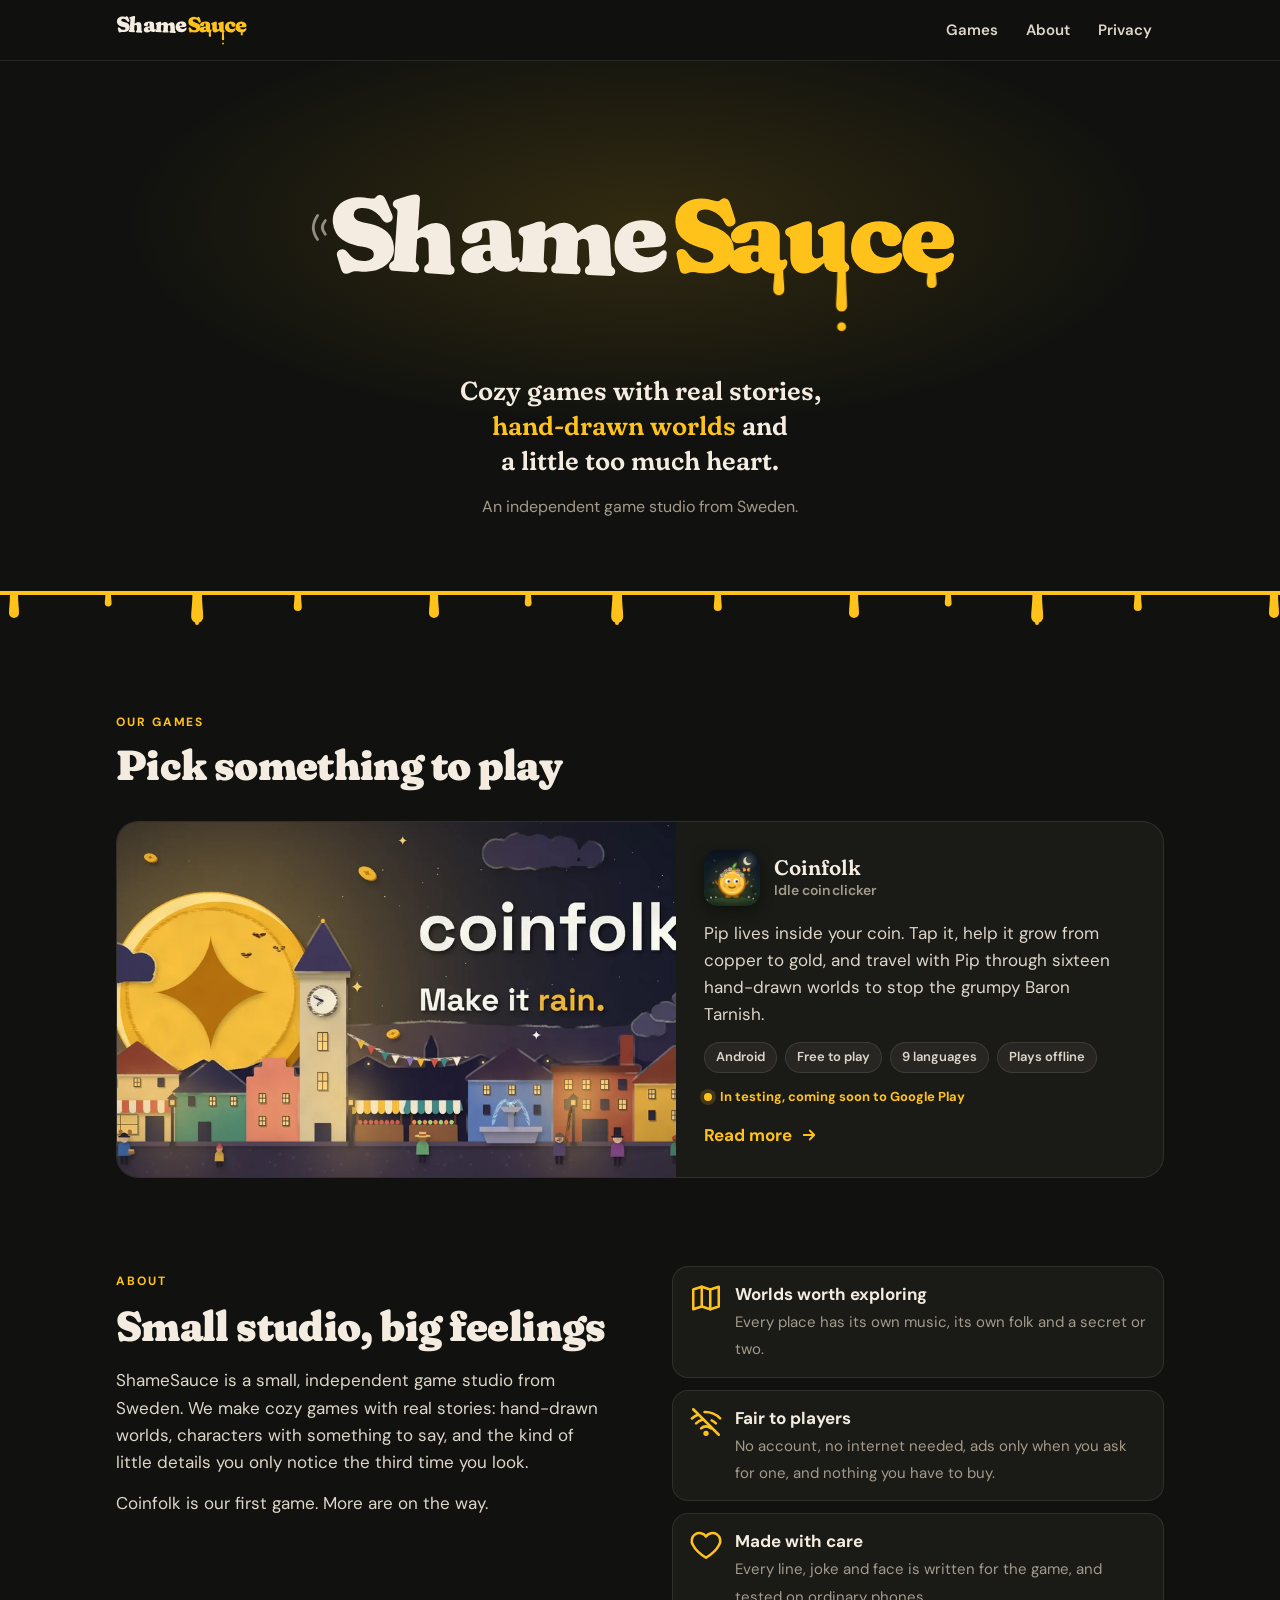
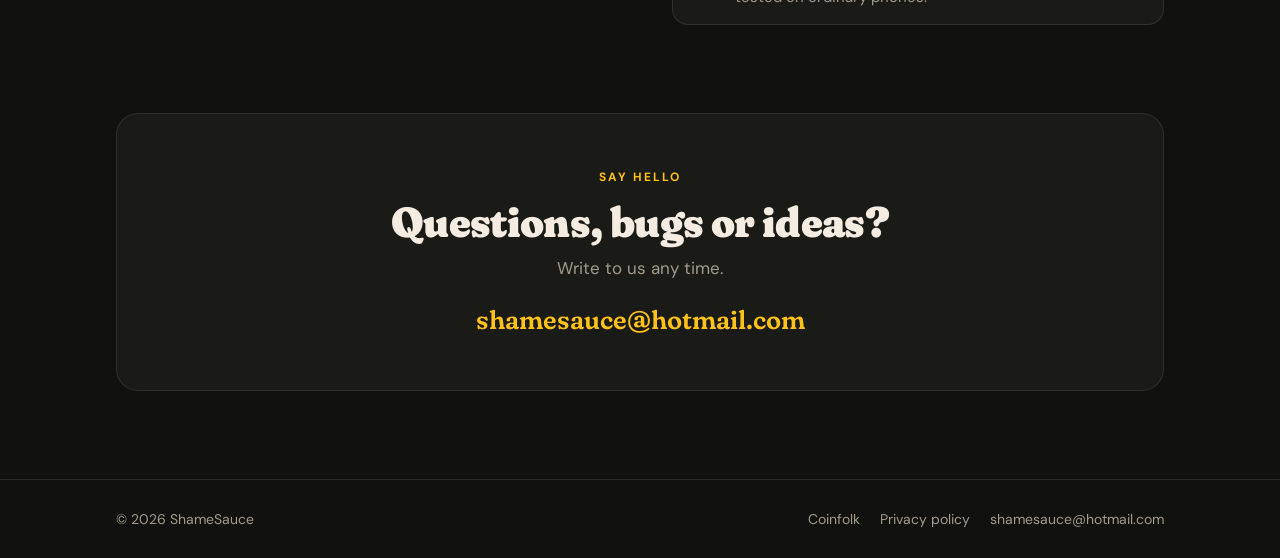
==== commit 13675761: "Add files via upload" ====
--- a/index.html
+++ b/index.html
@@ -1,167 +1,133 @@
-<!DOCTYPE html>
+<!doctype html>
 <html lang="en">
+<head>
+<meta charset="utf-8">
+<meta name="viewport" content="width=device-width, initial-scale=1, viewport-fit=cover">
+<title>ShameSauce</title>
+<meta name="description" content="ShameSauce is an independent game studio from Sweden, making cozy games with real stories. Our first game is Coinfolk.">
+<meta name="theme-color" content="#11120f">
+<link rel="icon" href="assets/favicon.svg" type="image/svg+xml">
+<link rel="icon" href="assets/favicon-32.png" sizes="32x32" type="image/png">
+<link rel="apple-touch-icon" href="assets/apple-touch-icon.png">
+<link rel="preload" href="fonts/fraunces-black.woff2" as="font" type="font/woff2" crossorigin>
+<link rel="stylesheet" href="assets/site.css">
+<link rel="canonical" href="https://darknessouz.github.io/">
+<meta property="og:type" content="website">
+<meta property="og:site_name" content="ShameSauce">
+<meta property="og:title" content="ShameSauce">
+<meta property="og:description" content="ShameSauce is an independent game studio from Sweden, making cozy games with real stories. Our first game is Coinfolk.">
+<meta property="og:url" content="https://darknessouz.github.io/">
+<meta property="og:image" content="https://darknessouz.github.io/assets/og-shamesauce.png">
+<meta name="twitter:card" content="summary_large_image">
+</head>
+<body>
+<header class="bar">
+  <div class="wrap">
+    <a class="bar-logo" href="./" aria-label="ShameSauce, home"><img src="assets/shamesauce-logo.svg" alt="ShameSauce" width="732" height="168"></a>
+    <nav aria-label="Main">
+      <a href="#games">Games</a>
+      <a href="#about">About</a>
+      <a href="privacy.html">Privacy</a>
+    </nav>
+  </div>
+</header>
 
-<head>
-  <meta charset="UTF-8">
-  <meta name="viewport" content="width=device-width, initial-scale=1.0, viewport-fit=cover">
-  <meta name="theme-color" content="#11120f">
-  <meta name="description" content="Build your own little coin empire, one click at a time.">
-  <title>Coinfolk — Make it rain</title>
-  <link rel="stylesheet" href="theme.css">
-  <link rel="stylesheet" href="styles.css">
-</head>
+<main>
+  <section class="hero">
+    <div class="wrap">
+      <h1 class="sr-only">ShameSauce</h1>
+      <svg class="logo-hero" viewBox="-35 44 792 183" role="img" aria-label="ShameSauce"><path class="shakes" d="M-5.5 90.1 q-7 8 0 16 M-14.5 84.1 q-10 14 0 28"/><g class="sl" style="--k:0"><g transform="rotate(-5 39.6 106.1)"><path transform="translate(0.00 148.00) scale(0.06000 -0.06000)" d="M676.0363159179688 -28.8946533203125Q608.5889892578125 -28.8946533203125 559.4205932617188 -21.28411865234375Q510.252197265625 -13.673583984375 475.3074645996094 -6.118316650390625Q440.36273193359375 1.43695068359375 416.92059326171875 1.43695068359375Q389.58380126953125 1.43695068359375 368.9706726074219 -4.118316650390625Q348.3575439453125 -9.673583984375 331.07861328125 -16.728851318359375Q313.7996826171875 -23.78411865234375 297.2444152832031 -29.339385986328125Q280.68914794921875 -34.8946533203125 261.57861328125 -34.8946533203125Q213.57342529296875 -34.8946533203125 189.79449462890625 -9.949920654296875Q166.01556396484375 14.99481201171875 154.1260986328125 72.6632080078125L100.5682373046875 328.88427734375Q92.67877197265625 369.6632080078125 110.17877197265625 399.2184753417969Q127.67877197265625 428.77374267578125 167.89984130859375 440.77374267578125Q209.0103759765625 453.55267333984375 244.96029663085938 438.2184753417969Q280.91021728515625 422.88427734375 311.91021728515625 373.6632080078125Q357.57861328125 302.77374267578125 408.636474609375 260.1632080078125Q459.6943359375 217.55267333984375 517.8074645996094 198.88687133789062Q575.9205932617188 180.2210693359375 642.367919921875 180.2210693359375Q721.7047119140625 180.2210693359375 768.3178405761719 213.49740600585938Q814.9309692382812 246.77374267578125 814.9309692382812 301.99481201171875Q814.9309692382812 337.65802001953125 797.599365234375 364.82122802734375Q780.2677612304688 391.98443603515625 737.6149291992188 414.2003173828125Q694.9620971679688 436.41619873046875 618.1089477539062 457.7374267578125Q406.40423583984375 515.4110107421875 288.66241455078125 593.1977233886719Q170.92059326171875 670.9844360351562 123.24700927734375 767.6580200195312Q75.57342529296875 864.3316040039062 75.57342529296875 977.8894653320312Q75.57342529296875 1106.7789306640625 137.18655395507812 1208.1131286621094Q198.7996826171875 1309.4473266601562 313.52593994140625 1367.3920593261719Q428.252197265625 1425.3367919921875 586.0363159179688 1425.3367919921875Q667.483642578125 1425.3367919921875 723.54150390625 1412.61572265625Q779.599365234375 1399.8946533203125 819.9335632324219 1387.173583984375Q860.2677612304688 1374.4525146484375 894.1572265625 1374.4525146484375Q921.4888305664062 1374.4525146484375 939.2124938964844 1388.673583984375Q956.9361572265625 1402.8946533203125 976.1598205566406 1417.11572265625Q995.3834838867188 1431.3367919921875 1027.6045532226562 1431.3367919921875Q1071.1624145507812 1431.3367919921875 1099.4992065429688 1400.9473266601562Q1127.8359985351562 1370.557861328125 1153.6149291992188 1287.8894653320312L1237.062255859375 1026.6683959960938Q1253.8411865234375 973.8894653320312 1232.3912658691406 936.4974060058594Q1210.9413452148438 899.1053466796875 1162.0518798828125 887.6632080078125Q1119.6097412109375 878.1105346679688 1088.0544738769531 895.1105346679688Q1056.4992065429688 912.1105346679688 1032.6097412109375 958Q988.6097412109375 1043.442138671875 924.6071472167969 1099.942138671875Q860.6045532226562 1156.442138671875 788.3230285644531 1184.3316040039062Q716.04150390625 1212.2210693359375 645.5941772460938 1212.2210693359375Q573.2573852539062 1212.2210693359375 533.0337219238281 1177.4447326660156Q492.81005859375 1142.6683959960938 492.81005859375 1090.3367919921875Q492.81005859375 1047.7789306640625 517.367919921875 1015.8341979980469Q541.92578125 983.8894653320312 592.0233459472656 959.0630493164062Q642.1209106445312 934.2366333007812 718.2952880859375 911.367919921875Q913.3316040039062 856.1416625976562 1021.405029296875 779.3549499511719Q1129.4784545898438 702.5682373046875 1172.8178405761719 610.0604553222656Q1216.1572265625 517.5526733398438 1216.1572265625 414.442138671875Q1216.1572265625 290.6632080078125 1151.3782958984375 190.27374267578125Q1086.599365234375 89.88427734375 965.54150390625 30.49481201171875Q844.483642578125 -28.8946533203125 676.0363159179688 -28.8946533203125Z"/></g></g><g class="sl" style="--k:1"><g transform="rotate(4 109.3 105.7)"><path transform="translate(68.06 151.00) scale(0.06000 -0.06000)" d="M564.715087890625 1420.7737426757812V282.0103759765625Q564.715087890625 225.56304931640625 570.0492858886719 204.673583984375Q575.3834838867188 183.78411865234375 590.0518798828125 172.78411865234375L605.6097412109375 160.8946533203125Q642.946533203125 132.78411865234375 642.946533203125 85.44732666015625Q642.946533203125 0 560.0518798828125 0H148.35235595703125Q105.905029296875 0 80.73663330078125 22.834197998046875Q55.5682373046875 45.66839599609375 55.5682373046875 85.44732666015625Q55.5682373046875 115.3367919921875 68.34716796875 136.06045532226562Q81.1260986328125 156.78411865234375 104.79449462890625 172.8946533203125L118.35235595703125 182.78411865234375Q132.020751953125 193.56304931640625 138.85494995117188 212.39724731445312Q145.68914794921875 231.2314453125 145.68914794921875 282.0103759765625V1128.7633666992188Q145.68914794921875 1173.1001586914062 135.07601928710938 1189.5448913574219Q124.462890625 1205.9896240234375 106.57342529296875 1216.1001586914062L93.1260986328125 1223.8790893554688Q70.905029296875 1237.210693359375 57.34716796875 1254.5448913574219Q43.789306640625 1271.8790893554688 43.789306640625 1299.5474853515625Q43.789306640625 1331.2158813476562 62.5682373046875 1353.1053466796875Q81.34716796875 1374.9948120117188 123.45770263671875 1391.2158813476562L331.81005859375 1472.2210693359375Q382.81005859375 1492.3316040039062 415.367919921875 1501.1658020019531Q447.92578125 1510 483.599365234375 1510Q521.4888305664062 1510 543.1019592285156 1484.7763366699219Q564.715087890625 1459.5526733398438 564.715087890625 1420.7737426757812ZM529.1572265625 614.3627319335938 454.2625732421875 701.5889892578125 499.48883056640625 745.2573852539062Q637.1676025390625 878.2625732421875 735.7306518554688 931.8204345703125Q834.293701171875 985.3782958984375 918.293701171875 985.3782958984375Q1046.9724731445312 985.3782958984375 1118.3749084472656 899.5311279296875Q1189.77734375 813.6839599609375 1202.6668090820312 673.557861328125L1240.9984130859375 282.0103759765625Q1245.9984130859375 231.34197998046875 1250.8326110839844 212.50778198242188Q1255.6668090820312 193.673583984375 1268.335205078125 182.78411865234375L1281.89306640625 172.8946533203125Q1305.450927734375 154.8946533203125 1318.3403930664062 135.11572265625Q1331.2298583984375 115.3367919921875 1331.2298583984375 85.44732666015625Q1331.2298583984375 45.66839599609375 1306.5061950683594 22.834197998046875Q1281.7825317382812 0 1238.4457397460938 0H821.0778198242188Q738.1831665039062 0 738.1831665039062 85.44732666015625Q738.1831665039062 133.00518798828125 775.6304931640625 160.8946533203125L791.1883544921875 172.78411865234375Q805.8567504882812 183.78411865234375 813.6909484863281 204.4525146484375Q821.525146484375 225.12091064453125 816.525146484375 280.905029296875L790.0830078125 566.5838012695312Q783.9724731445312 629.1416625976562 759.3014831542969 661.1995239257812Q734.6304931640625 693.2573852539062 682.9569091796875 693.2573852539062Q653.8411865234375 693.2573852539062 623.8359985351562 682.8126525878906Q593.830810546875 672.367919921875 562.6045532226562 644.0311279296875Z"/></g></g><g class="sl" style="--k:2"><g transform="rotate(-3 186.1 120.3)"><path transform="translate(149.00 149.00) scale(0.06000 -0.06000)" d="M660.9569091796875 164.44732666015625V190.66839599609375L621.5095825195312 197.11572265625V753.81005859375Q621.5095825195312 791.367919921875 601.6727905273438 814.0363159179688Q581.8359985351562 836.7047119140625 547.6097412109375 836.7047119140625Q522.3834838867188 836.7047119140625 503.3808898925781 824.42578125Q484.3782958984375 812.1468505859375 484.3782958984375 791.367919921875V731.0259399414062Q484.3782958984375 647.3575439453125 427.8178405761719 601.7444152832031Q371.25738525390625 556.1312866210938 265.9154052734375 556.1312866210938Q175.46807861328125 556.1312866210938 131.46548461914062 594.4102172851562Q87.462890625 632.6891479492188 87.462890625 701.136474609375Q87.462890625 767.0259399414062 150.24700927734375 832.1416625976562Q213.0311279296875 897.2573852539062 340.3782958984375 940.4283752441406Q467.7254638671875 983.599365234375 659.525146484375 983.599365234375Q850.7462158203125 983.599365234375 943.4172058105469 906.8178405761719Q1036.0881958007812 830.0363159179688 1036.0881958007812 697.1416625976562V268.78411865234375Q1036.0881958007812 254.00518798828125 1044.3671264648438 241.61572265625Q1052.6460571289062 229.22625732421875 1073.314453125 229.22625732421875Q1084.9828491210938 229.22625732421875 1091.9275817871094 232.22625732421875Q1098.872314453125 235.22625732421875 1104.872314453125 239.22625732421875Q1109.872314453125 242.22625732421875 1115.4828491210938 244.72625732421875Q1121.0933837890625 247.22625732421875 1129.0933837890625 247.22625732421875Q1155.3196411132812 247.22625732421875 1169.4327697753906 228.72625732421875Q1183.5458984375 210.22625732421875 1183.5458984375 183.44732666015625Q1183.5458984375 133.7789306640625 1151.4327697753906 85.11053466796875Q1119.3196411132812 36.442138671875 1060.4828491210938 4.6632080078125Q1001.6460571289062 -27.11572265625 920.5303344726562 -27.11572265625Q809.96728515625 -27.11572265625 735.4620971679688 26.997406005859375Q660.9569091796875 81.11053466796875 660.9569091796875 164.44732666015625ZM52.1260986328125 215.00518798828125Q52.1260986328125 354.673583984375 179.08120727539062 436.0103759765625Q306.03631591796875 517.34716796875 516.0466918945312 517.34716796875Q572.2781372070312 517.34716796875 616.7280578613281 511.0129699707031Q661.177978515625 504.67877197265625 688.5147705078125 492.0103759765625L647.0674438476562 375.4525146484375Q627.5095825195312 386.4525146484375 608.2833251953125 391.34197998046875Q589.0570678710938 396.2314453125 565.7202758789062 396.2314453125Q523.715087890625 396.2314453125 498.3230285644531 369.2867126464844Q472.93096923828125 342.34197998046875 472.93096923828125 298.34197998046875Q472.93096923828125 250.78411865234375 499.76776123046875 223.11572265625Q526.6045532226562 195.44732666015625 571.830810546875 195.44732666015625Q602.8359985351562 195.44732666015625 627.062255859375 206.67098999023438Q651.2885131835938 217.8946533203125 662.73583984375 230.56304931640625L688.293701171875 113.44732666015625Q640.6201171875 46.2210693359375 548.3334045410156 9.55267333984375Q456.04669189453125 -27.11572265625 351.7047119140625 -27.11572265625Q214.36273193359375 -27.11572265625 133.24441528320312 42.2210693359375Q52.1260986328125 111.557861328125 52.1260986328125 215.00518798828125Z"/></g></g><g class="sl" style="--k:3"><g transform="rotate(3 276.0 122.4)"><path transform="translate(215.92 152.00) scale(0.06000 -0.06000)" d="M561.2677612304688 896.1520385742188V282.0103759765625Q561.2677612304688 225.56304931640625 566.6019592285156 204.673583984375Q571.9361572265625 183.78411865234375 586.6045532226562 172.78411865234375L602.1624145507812 160.8946533203125Q639.4992065429688 132.78411865234375 639.4992065429688 85.44732666015625Q639.4992065429688 0 556.6045532226562 0H148.462890625Q106.01556396484375 0 80.84716796875 22.834197998046875Q55.67877197265625 45.66839599609375 55.67877197265625 85.44732666015625Q55.67877197265625 115.3367919921875 68.45770263671875 136.06045532226562Q81.23663330078125 156.78411865234375 104.905029296875 172.8946533203125L118.462890625 182.78411865234375Q132.13128662109375 193.56304931640625 138.96548461914062 212.39724731445312Q145.7996826171875 231.2314453125 145.7996826171875 282.0103759765625V604.1416625976562Q145.7996826171875 648.4784545898438 135.18655395507812 664.9231872558594Q124.57342529296875 681.367919921875 106.6839599609375 691.4784545898438L93.23663330078125 699.2573852539062Q71.01556396484375 713.4784545898438 57.45770263671875 730.367919921875Q43.89984130859375 747.2573852539062 43.89984130859375 774.92578125Q43.89984130859375 806.5941772460938 62.67877197265625 828.483642578125Q81.45770263671875 850.3731079101562 123.5682373046875 866.5941772460938L328.36273193359375 947.599365234375Q379.36273193359375 967.7098999023438 411.92059326171875 976.5440979003906Q444.47845458984375 985.3782958984375 480.15203857421875 985.3782958984375Q518.04150390625 985.3782958984375 539.6546325683594 960.1546325683594Q561.2677612304688 934.9309692382812 561.2677612304688 896.1520385742188ZM534.715087890625 614.3627319335938 459.70989990234375 701.6995239257812 504.82562255859375 745.367919921875Q642.3938598632812 878.7047119140625 742.2332458496094 932.04150390625Q842.0726318359375 985.3782958984375 925.6304931640625 985.3782958984375Q1052.8619384765625 985.3782958984375 1130.6486511230469 898.0389099121094Q1208.4353637695312 810.6995239257812 1208.4353637695312 668.0311279296875V282.0103759765625Q1208.4353637695312 225.56304931640625 1213.7695617675781 205.11831665039062Q1219.103759765625 184.673583984375 1233.7721557617188 172.78411865234375L1249.3300170898438 160.8946533203125Q1286.6668090820312 132.78411865234375 1286.6668090820312 85.44732666015625Q1286.6668090820312 0 1203.7721557617188 0H797.6304931640625Q714.73583984375 0 714.73583984375 85.44732666015625Q714.73583984375 132.78411865234375 752.0726318359375 160.8946533203125L767.6304931640625 172.78411865234375Q782.2988891601562 183.78411865234375 787.6330871582031 204.673583984375Q792.96728515625 225.56304931640625 792.96728515625 282.0103759765625V566.6943359375Q792.96728515625 628.9205932617188 766.5752258300781 661.0889892578125Q740.1831665039062 693.2573852539062 692.9569091796875 693.2573852539062Q662.3990478515625 693.2573852539062 631.1175231933594 682.7021179199219Q599.8359985351562 672.1468505859375 568.0518798828125 644.0311279296875ZM1172.8775024414062 614.3627319335938 1097.9828491210938 701.5889892578125 1143.2091064453125 745.2573852539062Q1278.9984130859375 876.483642578125 1375.1719970703125 930.9309692382812Q1471.3455810546875 985.3782958984375 1552.566650390625 985.3782958984375Q1676.4664916992188 985.3782958984375 1744.645263671875 899.5863952636719Q1812.8240356445312 813.7944946289062 1827.3818969726562 674.3316040039062L1869.3818969726562 282.0103759765625Q1875.2713623046875 231.34197998046875 1879.6608276367188 212.50778198242188Q1884.05029296875 193.673583984375 1896.7186889648438 182.78411865234375L1910.2765502929688 172.8946533203125Q1933.8344116210938 154.8946533203125 1946.723876953125 135.11572265625Q1959.6133422851562 115.3367919921875 1959.6133422851562 85.44732666015625Q1959.6133422851562 45.66839599609375 1934.8896789550781 22.834197998046875Q1910.166015625 0 1866.8292236328125 0H1453.0191650390625Q1370.12451171875 0 1370.12451171875 85.44732666015625Q1370.12451171875 132.673583984375 1407.5718383789062 160.8946533203125L1423.1296997070312 172.78411865234375Q1437.798095703125 183.78411865234375 1446.0770263671875 204.4525146484375Q1454.35595703125 225.12091064453125 1448.4664916992188 280.905029296875L1418.4664916992188 566.5838012695312Q1412.35595703125 629.0311279296875 1389.1296997070312 661.1442565917969Q1365.9034423828125 693.2573852539062 1319.0087890625 693.2573852539062Q1291.7825317382812 693.2573852539062 1264.5562744140625 681.8126525878906Q1237.3300170898438 670.367919921875 1206.3248291015625 644.0311279296875Z"/></g></g><g class="sl" style="--k:4"><g transform="rotate(-4 361.6 120.3)"><path transform="translate(328.48 149.00) scale(0.06000 -0.06000)" d="M1055.525146484375 616.9154052734375Q1055.525146484375 534.8048706054688 1006.6883544921875 490.1943359375Q957.8515625 445.58380126953125 870.0674438476562 445.58380126953125H315.7996826171875V571.3575439453125H574.4992065429688Q641.3938598632812 571.3575439453125 641.3938598632812 637.6943359375Q641.3938598632812 717.81005859375 609.7781372070312 753.2573852539062Q578.1624145507812 788.7047119140625 538.1572265625 788.7047119140625Q505.93096923828125 788.7047119140625 478.2047119140625 769.0363159179688Q450.47845458984375 749.367919921875 433.92059326171875 706.4758605957031Q417.36273193359375 663.5838012695312 417.36273193359375 592.4680786132812Q417.36273193359375 424.23663330078125 495.42578125 342.62091064453125Q573.4888305664062 261.00518798828125 704.1676025390625 261.00518798828125Q763.9517211914062 261.00518798828125 822.2885131835938 280.673583984375Q880.6253051757812 300.34197998046875 928.0726318359375 338.0103759765625Q956.5199584960938 360.67877197265625 972.5199584960938 369.0682373046875Q988.5199584960938 377.45770263671875 1003.2988891601562 375.67877197265625Q1021.1883544921875 374.789306640625 1036.3014831542969 360.789306640625Q1051.4146118164062 346.789306640625 1051.4146118164062 312.12091064453125Q1051.4146118164062 223.8946533203125 993.7436218261719 146.50259399414062Q936.0726318359375 69.11053466796875 830.8990478515625 20.997406005859375Q725.7254638671875 -27.11572265625 581.6045532226562 -27.11572265625Q419.81524658203125 -27.11572265625 299.4732666015625 34.33160400390625Q179.13128662109375 95.7789306640625 113.01556396484375 206.3946533203125Q46.89984130859375 317.0103759765625 46.89984130859375 463.01556396484375Q46.89984130859375 614.136474609375 109.96029663085938 731.9205932617188Q173.020751953125 849.7047119140625 295.86273193359375 917.54150390625Q418.7047119140625 985.3782958984375 597.3834838867188 985.3782958984375Q740.6149291992188 985.3782958984375 843.2885131835938 934.8757019042969Q945.9620971679688 884.3731079101562 1000.7436218261719 800.6468505859375Q1055.525146484375 716.9205932617188 1055.525146484375 616.9154052734375Z"/></g></g><g class="sa" style="--k:5"><g transform="rotate(0 437.2 108.1)"><path transform="translate(397.60 150.00) scale(0.06000 -0.06000)" d="M676.0363159179688 -28.8946533203125Q608.5889892578125 -28.8946533203125 559.4205932617188 -21.28411865234375Q510.252197265625 -13.673583984375 475.3074645996094 -6.118316650390625Q440.36273193359375 1.43695068359375 416.92059326171875 1.43695068359375Q389.58380126953125 1.43695068359375 368.9706726074219 -4.118316650390625Q348.3575439453125 -9.673583984375 331.07861328125 -16.728851318359375Q313.7996826171875 -23.78411865234375 297.2444152832031 -29.339385986328125Q280.68914794921875 -34.8946533203125 261.57861328125 -34.8946533203125Q213.57342529296875 -34.8946533203125 189.79449462890625 -9.949920654296875Q166.01556396484375 14.99481201171875 154.1260986328125 72.6632080078125L100.5682373046875 328.88427734375Q92.67877197265625 369.6632080078125 110.17877197265625 399.2184753417969Q127.67877197265625 428.77374267578125 167.89984130859375 440.77374267578125Q209.0103759765625 453.55267333984375 244.96029663085938 438.2184753417969Q280.91021728515625 422.88427734375 311.91021728515625 373.6632080078125Q357.57861328125 302.77374267578125 408.636474609375 260.1632080078125Q459.6943359375 217.55267333984375 517.8074645996094 198.88687133789062Q575.9205932617188 180.2210693359375 642.367919921875 180.2210693359375Q721.7047119140625 180.2210693359375 768.3178405761719 213.49740600585938Q814.9309692382812 246.77374267578125 814.9309692382812 301.99481201171875Q814.9309692382812 337.65802001953125 797.599365234375 364.82122802734375Q780.2677612304688 391.98443603515625 737.6149291992188 414.2003173828125Q694.9620971679688 436.41619873046875 618.1089477539062 457.7374267578125Q406.40423583984375 515.4110107421875 288.66241455078125 593.1977233886719Q170.92059326171875 670.9844360351562 123.24700927734375 767.6580200195312Q75.57342529296875 864.3316040039062 75.57342529296875 977.8894653320312Q75.57342529296875 1106.7789306640625 137.18655395507812 1208.1131286621094Q198.7996826171875 1309.4473266601562 313.52593994140625 1367.3920593261719Q428.252197265625 1425.3367919921875 586.0363159179688 1425.3367919921875Q667.483642578125 1425.3367919921875 723.54150390625 1412.61572265625Q779.599365234375 1399.8946533203125 819.9335632324219 1387.173583984375Q860.2677612304688 1374.4525146484375 894.1572265625 1374.4525146484375Q921.4888305664062 1374.4525146484375 939.2124938964844 1388.673583984375Q956.9361572265625 1402.8946533203125 976.1598205566406 1417.11572265625Q995.3834838867188 1431.3367919921875 1027.6045532226562 1431.3367919921875Q1071.1624145507812 1431.3367919921875 1099.4992065429688 1400.9473266601562Q1127.8359985351562 1370.557861328125 1153.6149291992188 1287.8894653320312L1237.062255859375 1026.6683959960938Q1253.8411865234375 973.8894653320312 1232.3912658691406 936.4974060058594Q1210.9413452148438 899.1053466796875 1162.0518798828125 887.6632080078125Q1119.6097412109375 878.1105346679688 1088.0544738769531 895.1105346679688Q1056.4992065429688 912.1105346679688 1032.6097412109375 958Q988.6097412109375 1043.442138671875 924.6071472167969 1099.942138671875Q860.6045532226562 1156.442138671875 788.3230285644531 1184.3316040039062Q716.04150390625 1212.2210693359375 645.5941772460938 1212.2210693359375Q573.2573852539062 1212.2210693359375 533.0337219238281 1177.4447326660156Q492.81005859375 1142.6683959960938 492.81005859375 1090.3367919921875Q492.81005859375 1047.7789306640625 517.367919921875 1015.8341979980469Q541.92578125 983.8894653320312 592.0233459472656 959.0630493164062Q642.1209106445312 934.2366333007812 718.2952880859375 911.367919921875Q913.3316040039062 856.1416625976562 1021.405029296875 779.3549499511719Q1129.4784545898438 702.5682373046875 1172.8178405761719 610.0604553222656Q1216.1572265625 517.5526733398438 1216.1572265625 414.442138671875Q1216.1572265625 290.6632080078125 1151.3782958984375 190.27374267578125Q1086.599365234375 89.88427734375 965.54150390625 30.49481201171875Q844.483642578125 -28.8946533203125 676.0363159179688 -28.8946533203125Z"/></g></g><g class="sa" style="--k:6"><g transform="rotate(0 498.7 121.3)"><path transform="translate(461.66 150.00) scale(0.06000 -0.06000)" d="M660.9569091796875 164.44732666015625V190.66839599609375L621.5095825195312 197.11572265625V753.81005859375Q621.5095825195312 791.367919921875 601.6727905273438 814.0363159179688Q581.8359985351562 836.7047119140625 547.6097412109375 836.7047119140625Q522.3834838867188 836.7047119140625 503.3808898925781 824.42578125Q484.3782958984375 812.1468505859375 484.3782958984375 791.367919921875V731.0259399414062Q484.3782958984375 647.3575439453125 427.8178405761719 601.7444152832031Q371.25738525390625 556.1312866210938 265.9154052734375 556.1312866210938Q175.46807861328125 556.1312866210938 131.46548461914062 594.4102172851562Q87.462890625 632.6891479492188 87.462890625 701.136474609375Q87.462890625 767.0259399414062 150.24700927734375 832.1416625976562Q213.0311279296875 897.2573852539062 340.3782958984375 940.4283752441406Q467.7254638671875 983.599365234375 659.525146484375 983.599365234375Q850.7462158203125 983.599365234375 943.4172058105469 906.8178405761719Q1036.0881958007812 830.0363159179688 1036.0881958007812 697.1416625976562V268.78411865234375Q1036.0881958007812 254.00518798828125 1044.3671264648438 241.61572265625Q1052.6460571289062 229.22625732421875 1073.314453125 229.22625732421875Q1084.9828491210938 229.22625732421875 1091.9275817871094 232.22625732421875Q1098.872314453125 235.22625732421875 1104.872314453125 239.22625732421875Q1109.872314453125 242.22625732421875 1115.4828491210938 244.72625732421875Q1121.0933837890625 247.22625732421875 1129.0933837890625 247.22625732421875Q1155.3196411132812 247.22625732421875 1169.4327697753906 228.72625732421875Q1183.5458984375 210.22625732421875 1183.5458984375 183.44732666015625Q1183.5458984375 133.7789306640625 1151.4327697753906 85.11053466796875Q1119.3196411132812 36.442138671875 1060.4828491210938 4.6632080078125Q1001.6460571289062 -27.11572265625 920.5303344726562 -27.11572265625Q809.96728515625 -27.11572265625 735.4620971679688 26.997406005859375Q660.9569091796875 81.11053466796875 660.9569091796875 164.44732666015625ZM52.1260986328125 215.00518798828125Q52.1260986328125 354.673583984375 179.08120727539062 436.0103759765625Q306.03631591796875 517.34716796875 516.0466918945312 517.34716796875Q572.2781372070312 517.34716796875 616.7280578613281 511.0129699707031Q661.177978515625 504.67877197265625 688.5147705078125 492.0103759765625L647.0674438476562 375.4525146484375Q627.5095825195312 386.4525146484375 608.2833251953125 391.34197998046875Q589.0570678710938 396.2314453125 565.7202758789062 396.2314453125Q523.715087890625 396.2314453125 498.3230285644531 369.2867126464844Q472.93096923828125 342.34197998046875 472.93096923828125 298.34197998046875Q472.93096923828125 250.78411865234375 499.76776123046875 223.11572265625Q526.6045532226562 195.44732666015625 571.830810546875 195.44732666015625Q602.8359985351562 195.44732666015625 627.062255859375 206.67098999023438Q651.2885131835938 217.8946533203125 662.73583984375 230.56304931640625L688.293701171875 113.44732666015625Q640.6201171875 46.2210693359375 548.3334045410156 9.55267333984375Q456.04669189453125 -27.11572265625 351.7047119140625 -27.11572265625Q214.36273193359375 -27.11572265625 133.24441528320312 42.2210693359375Q52.1260986328125 111.557861328125 52.1260986328125 215.00518798828125Z"/></g></g><g class="sa" style="--k:7"><g transform="rotate(0 567.4 121.3)"><path transform="translate(528.58 150.00) scale(0.06000 -0.06000)" d="M780.1935424804688 178.34197998046875V217.5682373046875L761.1883544921875 221.34716796875V604.1416625976562Q761.1883544921875 648.4784545898438 750.5752258300781 664.9231872558594Q739.9620971679688 681.367919921875 722.0726318359375 691.4784545898438L708.6253051757812 699.2573852539062Q686.4042358398438 713.4784545898438 672.8463745117188 730.367919921875Q659.2885131835938 747.2573852539062 659.2885131835938 774.92578125Q659.2885131835938 806.5941772460938 678.0674438476562 828.483642578125Q696.8463745117188 850.3731079101562 738.9569091796875 866.5941772460938L947.3092651367188 947.599365234375Q998.3092651367188 967.7098999023438 1030.8671264648438 976.5440979003906Q1063.4249877929688 985.3782958984375 1099.0985717773438 985.3782958984375Q1136.988037109375 985.3782958984375 1158.6011657714844 960.1546325683594Q1180.2142944335938 934.9309692382812 1180.2142944335938 896.1520385742188V282.0103759765625Q1180.2142944335938 231.2314453125 1187.4932250976562 212.39724731445312Q1194.7721557617188 193.56304931640625 1207.5510864257812 182.78411865234375L1221.1089477539062 172.8946533203125Q1244.77734375 156.78411865234375 1257.5562744140625 136.06045532226562Q1270.335205078125 115.3367919921875 1270.335205078125 85.44732666015625Q1270.335205078125 45.66839599609375 1245.6115417480469 22.834197998046875Q1220.8878784179688 0 1177.5510864257812 0H960.756591796875Q887.7617797851562 0 833.9776611328125 51.94732666015625Q780.1935424804688 103.8946533203125 780.1935424804688 178.34197998046875ZM125.7996826171875 289.5682373046875V604.1416625976562Q125.7996826171875 648.4784545898438 115.18655395507812 664.9231872558594Q104.57342529296875 681.367919921875 86.6839599609375 691.4784545898438L73.23663330078125 699.2573852539062Q51.01556396484375 713.4784545898438 37.45770263671875 730.367919921875Q23.89984130859375 747.2573852539062 23.89984130859375 774.92578125Q23.89984130859375 806.5941772460938 42.67877197265625 828.483642578125Q61.45770263671875 850.3731079101562 103.5682373046875 866.5941772460938L311.92059326171875 947.599365234375Q362.92059326171875 967.7098999023438 395.47845458984375 976.5440979003906Q428.03631591796875 985.3782958984375 463.70989990234375 985.3782958984375Q501.599365234375 985.3782958984375 523.2124938964844 960.1546325683594Q544.8256225585938 934.9309692382812 544.8256225585938 896.1520385742188V390.905029296875Q544.8256225585938 328.67877197265625 568.9387512207031 296.5103759765625Q593.0518798828125 264.34197998046875 637.1676025390625 264.34197998046875Q666.7254638671875 264.34197998046875 695.562255859375 274.4525146484375Q724.3990478515625 284.56304931640625 754.4042358398438 311.789306640625L787.7410278320312 343.23663330078125L862.7462158203125 255.23663330078125L817.6304931640625 211.5682373046875Q682.1727905273438 80.4525146484375 584.2781372070312 26.3367919921875Q486.38348388671875 -27.7789306640625 402.715087890625 -27.7789306640625Q278.483642578125 -27.7789306640625 202.14166259765625 60.060455322265625Q125.7996826171875 147.89984130859375 125.7996826171875 289.5682373046875Z"/></g></g><g class="sa" style="--k:8"><g transform="rotate(0 636.6 121.3)"><path transform="translate(603.96 150.00) scale(0.06000 -0.06000)" d="M1035.4249877929688 679.6943359375Q1035.4249877929688 601.9205932617188 978.69873046875 550.0285339355469Q921.9724731445312 498.136474609375 827.409423828125 498.136474609375Q735.293701171875 498.136474609375 689.3463745117188 547.3048706054688Q643.3990478515625 596.4732666015625 643.3990478515625 673.0311279296875V704.6995239257812Q643.3990478515625 744.4784545898438 617.6149291992188 766.5915832519531Q591.830810546875 788.7047119140625 549.1572265625 788.7047119140625Q514.4888305664062 788.7047119140625 484.43096923828125 767.0363159179688Q454.37310791015625 745.367919921875 435.7599792480469 701.4758605957031Q417.1468505859375 657.5838012695312 417.1468505859375 590.4680786132812Q417.1468505859375 485.57342529296875 455.983642578125 415.34716796875Q494.8204345703125 345.12091064453125 560.6598205566406 310.5077819824219Q626.4992065429688 275.8946533203125 707.9517211914062 275.8946533203125Q774.9569091796875 275.8946533203125 823.0173645019531 290.1183166503906Q871.0778198242188 304.34197998046875 918.8619384765625 338.89984130859375Q948.640869140625 361.0103759765625 964.0303344726562 369.2340393066406Q979.4197998046875 377.45770263671875 993.3092651367188 376.5682373046875Q1015.6460571289062 375.67877197265625 1028.4802551269531 359.89984130859375Q1041.314453125 344.12091064453125 1041.314453125 308.56304931640625Q1041.314453125 220.00518798828125 982.8645324707031 143.11312866210938Q924.4146118164062 66.2210693359375 820.0173645019531 19.55267333984375Q715.6201171875 -27.11572265625 577.388671875 -27.11572265625Q426.93096923828125 -27.11572265625 306.81005859375 32.886871337890625Q186.68914794921875 92.88946533203125 117.23922729492188 200.78152465820312Q47.789306640625 308.673583984375 47.789306640625 453.2314453125Q47.789306640625 605.9102172851562 115.1839599609375 726.3627319335938Q182.57861328125 846.8152465820312 306.1442565917969 916.0967712402344Q429.70989990234375 985.3782958984375 598.0570678710938 985.3782958984375Q733.0674438476562 985.3782958984375 831.0752258300781 944.2651672363281Q929.0830078125 903.1520385742188 982.2539978027344 833.8705139160156Q1035.4249877929688 764.5889892578125 1035.4249877929688 679.6943359375Z"/></g></g><g class="sa" style="--k:9"><g transform="rotate(0 696.7 121.3)"><path transform="translate(663.66 150.00) scale(0.06000 -0.06000)" d="M1055.525146484375 616.9154052734375Q1055.525146484375 534.8048706054688 1006.6883544921875 490.1943359375Q957.8515625 445.58380126953125 870.0674438476562 445.58380126953125H315.7996826171875V571.3575439453125H574.4992065429688Q641.3938598632812 571.3575439453125 641.3938598632812 637.6943359375Q641.3938598632812 717.81005859375 609.7781372070312 753.2573852539062Q578.1624145507812 788.7047119140625 538.1572265625 788.7047119140625Q505.93096923828125 788.7047119140625 478.2047119140625 769.0363159179688Q450.47845458984375 749.367919921875 433.92059326171875 706.4758605957031Q417.36273193359375 663.5838012695312 417.36273193359375 592.4680786132812Q417.36273193359375 424.23663330078125 495.42578125 342.62091064453125Q573.4888305664062 261.00518798828125 704.1676025390625 261.00518798828125Q763.9517211914062 261.00518798828125 822.2885131835938 280.673583984375Q880.6253051757812 300.34197998046875 928.0726318359375 338.0103759765625Q956.5199584960938 360.67877197265625 972.5199584960938 369.0682373046875Q988.5199584960938 377.45770263671875 1003.2988891601562 375.67877197265625Q1021.1883544921875 374.789306640625 1036.3014831542969 360.789306640625Q1051.4146118164062 346.789306640625 1051.4146118164062 312.12091064453125Q1051.4146118164062 223.8946533203125 993.7436218261719 146.50259399414062Q936.0726318359375 69.11053466796875 830.8990478515625 20.997406005859375Q725.7254638671875 -27.11572265625 581.6045532226562 -27.11572265625Q419.81524658203125 -27.11572265625 299.4732666015625 34.33160400390625Q179.13128662109375 95.7789306640625 113.01556396484375 206.3946533203125Q46.89984130859375 317.0103759765625 46.89984130859375 463.01556396484375Q46.89984130859375 614.136474609375 109.96029663085938 731.9205932617188Q173.020751953125 849.7047119140625 295.86273193359375 917.54150390625Q418.7047119140625 985.3782958984375 597.3834838867188 985.3782958984375Q740.6149291992188 985.3782958984375 843.2885131835938 934.8757019042969Q945.9620971679688 884.3731079101562 1000.7436218261719 800.6468505859375Q1055.525146484375 716.9205932617188 1055.525146484375 616.9154052734375Z"/></g></g><path class="drip" style="--k:0" d="M517.7 142.6 C517.7 158.0 516.3 162.9 516.3 170.6 A6.4 6.4 0 0 0 529.1 170.6 C529.1 162.9 527.7 158.0 527.7 142.6 Z"/><path class="drip" style="--k:1" d="M590.8 143.7 C590.8 169.0 589.4 182.0 589.4 189.7 A6.4 6.4 0 0 0 602.2 189.7 C602.2 182.0 600.8 169.0 600.8 143.7 Z"/><path class="drip" style="--k:2" d="M696.2 143.6 C696.2 154.6 695.0 156.7 695.0 163.6 A5.8 5.8 0 0 0 706.5 163.6 C706.5 156.7 705.2 154.6 705.2 143.6 Z"/><circle class="drop" cx="595.8" cy="213.7" r="5.2"/></svg>
+      <p class="hero-line">Cozy games with real stories, <em class="nowrap">hand-drawn worlds</em> and a little too much heart.</p>
+      <p class="hero-sub">An independent game studio from Sweden.</p>
+    </div>
+  </section>
+  <svg class="drips" aria-hidden="true">
+  <defs>
+    <pattern id="sauce" width="420" height="34" patternUnits="userSpaceOnUse" x="-60">
+      <path fill="currentColor" d="M0 0h420v4H0z"/>
+      <path fill="currentColor" d="M78 3c0 8 1 14 1 19a5 5 0 0 1-10 0c0-5 1-11 1-19z"/>
+      <path fill="currentColor" d="M171 3c0 4 .6 7 .6 9a3.4 3.4 0 0 1-6.8 0c0-2 .6-5 .6-9z"/>
+      <path fill="currentColor" d="M262 3c0 10 1.2 17 1.2 23a6 6 0 0 1-12 0c0-6 1.2-13 1.2-23z"/>
+      <circle fill="currentColor" cx="257" cy="32" r="2"/>
+      <path fill="currentColor" d="M361 3c0 6 .8 10 .8 13a4 4 0 0 1-8 0c0-3 .8-7 .8-13z"/>
+    </pattern>
+  </defs>
+  <rect width="100%" height="34" fill="url(#sauce)"/>
+</svg>
 
-<body>
-  <div class="splash" id="splash" aria-hidden="true"><svg class="splash-logo" viewBox="-35 44 792 183"><path class="shakes" d="M-5.5 90.1 q-7 8 0 16 M-14.5 84.1 q-10 14 0 28"/><g class="sl" style="--k:0"><g transform="rotate(-5 39.6 106.1)"><path transform="translate(0.00 148.00) scale(0.06000 -0.06000)" d="M676.0363159179688 -28.8946533203125Q608.5889892578125 -28.8946533203125 559.4205932617188 -21.28411865234375Q510.252197265625 -13.673583984375 475.3074645996094 -6.118316650390625Q440.36273193359375 1.43695068359375 416.92059326171875 1.43695068359375Q389.58380126953125 1.43695068359375 368.9706726074219 -4.118316650390625Q348.3575439453125 -9.673583984375 331.07861328125 -16.728851318359375Q313.7996826171875 -23.78411865234375 297.2444152832031 -29.339385986328125Q280.68914794921875 -34.8946533203125 261.57861328125 -34.8946533203125Q213.57342529296875 -34.8946533203125 189.79449462890625 -9.949920654296875Q166.01556396484375 14.99481201171875 154.1260986328125 72.6632080078125L100.5682373046875 328.88427734375Q92.67877197265625 369.6632080078125 110.17877197265625 399.2184753417969Q127.67877197265625 428.77374267578125 167.89984130859375 440.77374267578125Q209.0103759765625 453.55267333984375 244.96029663085938 438.2184753417969Q280.91021728515625 422.88427734375 311.91021728515625 373.6632080078125Q357.57861328125 302.77374267578125 408.636474609375 260.1632080078125Q459.6943359375 217.55267333984375 517.8074645996094 198.88687133789062Q575.9205932617188 180.2210693359375 642.367919921875 180.2210693359375Q721.7047119140625 180.2210693359375 768.3178405761719 213.49740600585938Q814.9309692382812 246.77374267578125 814.9309692382812 301.99481201171875Q814.9309692382812 337.65802001953125 797.599365234375 364.82122802734375Q780.2677612304688 391.98443603515625 737.6149291992188 414.2003173828125Q694.9620971679688 436.41619873046875 618.1089477539062 457.7374267578125Q406.40423583984375 515.4110107421875 288.66241455078125 593.1977233886719Q170.92059326171875 670.9844360351562 123.24700927734375 767.6580200195312Q75.57342529296875 864.3316040039062 75.57342529296875 977.8894653320312Q75.57342529296875 1106.7789306640625 137.18655395507812 1208.1131286621094Q198.7996826171875 1309.4473266601562 313.52593994140625 1367.3920593261719Q428.252197265625 1425.3367919921875 586.0363159179688 1425.3367919921875Q667.483642578125 1425.3367919921875 723.54150390625 1412.61572265625Q779.599365234375 1399.8946533203125 819.9335632324219 1387.173583984375Q860.2677612304688 1374.4525146484375 894.1572265625 1374.4525146484375Q921.4888305664062 1374.4525146484375 939.2124938964844 1388.673583984375Q956.9361572265625 1402.8946533203125 976.1598205566406 1417.11572265625Q995.3834838867188 1431.3367919921875 1027.6045532226562 1431.3367919921875Q1071.1624145507812 1431.3367919921875 1099.4992065429688 1400.9473266601562Q1127.8359985351562 1370.557861328125 1153.6149291992188 1287.8894653320312L1237.062255859375 1026.6683959960938Q1253.8411865234375 973.8894653320312 1232.3912658691406 936.4974060058594Q1210.9413452148438 899.1053466796875 1162.0518798828125 887.6632080078125Q1119.6097412109375 878.1105346679688 1088.0544738769531 895.1105346679688Q1056.4992065429688 912.1105346679688 1032.6097412109375 958Q988.6097412109375 1043.442138671875 924.6071472167969 1099.942138671875Q860.6045532226562 1156.442138671875 788.3230285644531 1184.3316040039062Q716.04150390625 1212.2210693359375 645.5941772460938 1212.2210693359375Q573.2573852539062 1212.2210693359375 533.0337219238281 1177.4447326660156Q492.81005859375 1142.6683959960938 492.81005859375 1090.3367919921875Q492.81005859375 1047.7789306640625 517.367919921875 1015.8341979980469Q541.92578125 983.8894653320312 592.0233459472656 959.0630493164062Q642.1209106445312 934.2366333007812 718.2952880859375 911.367919921875Q913.3316040039062 856.1416625976562 1021.405029296875 779.3549499511719Q1129.4784545898438 702.5682373046875 1172.8178405761719 610.0604553222656Q1216.1572265625 517.5526733398438 1216.1572265625 414.442138671875Q1216.1572265625 290.6632080078125 1151.3782958984375 190.27374267578125Q1086.599365234375 89.88427734375 965.54150390625 30.49481201171875Q844.483642578125 -28.8946533203125 676.0363159179688 -28.8946533203125Z"/></g></g><g class="sl" style="--k:1"><g transform="rotate(4 109.3 105.7)"><path transform="translate(68.06 151.00) scale(0.06000 -0.06000)" d="M564.715087890625 1420.7737426757812V282.0103759765625Q564.715087890625 225.56304931640625 570.0492858886719 204.673583984375Q575.3834838867188 183.78411865234375 590.0518798828125 172.78411865234375L605.6097412109375 160.8946533203125Q642.946533203125 132.78411865234375 642.946533203125 85.44732666015625Q642.946533203125 0 560.0518798828125 0H148.35235595703125Q105.905029296875 0 80.73663330078125 22.834197998046875Q55.5682373046875 45.66839599609375 55.5682373046875 85.44732666015625Q55.5682373046875 115.3367919921875 68.34716796875 136.06045532226562Q81.1260986328125 156.78411865234375 104.79449462890625 172.8946533203125L118.35235595703125 182.78411865234375Q132.020751953125 193.56304931640625 138.85494995117188 212.39724731445312Q145.68914794921875 231.2314453125 145.68914794921875 282.0103759765625V1128.7633666992188Q145.68914794921875 1173.1001586914062 135.07601928710938 1189.5448913574219Q124.462890625 1205.9896240234375 106.57342529296875 1216.1001586914062L93.1260986328125 1223.8790893554688Q70.905029296875 1237.210693359375 57.34716796875 1254.5448913574219Q43.789306640625 1271.8790893554688 43.789306640625 1299.5474853515625Q43.789306640625 1331.2158813476562 62.5682373046875 1353.1053466796875Q81.34716796875 1374.9948120117188 123.45770263671875 1391.2158813476562L331.81005859375 1472.2210693359375Q382.81005859375 1492.3316040039062 415.367919921875 1501.1658020019531Q447.92578125 1510 483.599365234375 1510Q521.4888305664062 1510 543.1019592285156 1484.7763366699219Q564.715087890625 1459.5526733398438 564.715087890625 1420.7737426757812ZM529.1572265625 614.3627319335938 454.2625732421875 701.5889892578125 499.48883056640625 745.2573852539062Q637.1676025390625 878.2625732421875 735.7306518554688 931.8204345703125Q834.293701171875 985.3782958984375 918.293701171875 985.3782958984375Q1046.9724731445312 985.3782958984375 1118.3749084472656 899.5311279296875Q1189.77734375 813.6839599609375 1202.6668090820312 673.557861328125L1240.9984130859375 282.0103759765625Q1245.9984130859375 231.34197998046875 1250.8326110839844 212.50778198242188Q1255.6668090820312 193.673583984375 1268.335205078125 182.78411865234375L1281.89306640625 172.8946533203125Q1305.450927734375 154.8946533203125 1318.3403930664062 135.11572265625Q1331.2298583984375 115.3367919921875 1331.2298583984375 85.44732666015625Q1331.2298583984375 45.66839599609375 1306.5061950683594 22.834197998046875Q1281.7825317382812 0 1238.4457397460938 0H821.0778198242188Q738.1831665039062 0 738.1831665039062 85.44732666015625Q738.1831665039062 133.00518798828125 775.6304931640625 160.8946533203125L791.1883544921875 172.78411865234375Q805.8567504882812 183.78411865234375 813.6909484863281 204.4525146484375Q821.525146484375 225.12091064453125 816.525146484375 280.905029296875L790.0830078125 566.5838012695312Q783.9724731445312 629.1416625976562 759.3014831542969 661.1995239257812Q734.6304931640625 693.2573852539062 682.9569091796875 693.2573852539062Q653.8411865234375 693.2573852539062 623.8359985351562 682.8126525878906Q593.830810546875 672.367919921875 562.6045532226562 644.0311279296875Z"/></g></g><g class="sl" style="--k:2"><g transform="rotate(-3 186.1 120.3)"><path transform="translate(149.00 149.00) scale(0.06000 -0.06000)" d="M660.9569091796875 164.44732666015625V190.66839599609375L621.5095825195312 197.11572265625V753.81005859375Q621.5095825195312 791.367919921875 601.6727905273438 814.0363159179688Q581.8359985351562 836.7047119140625 547.6097412109375 836.7047119140625Q522.3834838867188 836.7047119140625 503.3808898925781 824.42578125Q484.3782958984375 812.1468505859375 484.3782958984375 791.367919921875V731.0259399414062Q484.3782958984375 647.3575439453125 427.8178405761719 601.7444152832031Q371.25738525390625 556.1312866210938 265.9154052734375 556.1312866210938Q175.46807861328125 556.1312866210938 131.46548461914062 594.4102172851562Q87.462890625 632.6891479492188 87.462890625 701.136474609375Q87.462890625 767.0259399414062 150.24700927734375 832.1416625976562Q213.0311279296875 897.2573852539062 340.3782958984375 940.4283752441406Q467.7254638671875 983.599365234375 659.525146484375 983.599365234375Q850.7462158203125 983.599365234375 943.4172058105469 906.8178405761719Q1036.0881958007812 830.0363159179688 1036.0881958007812 697.1416625976562V268.78411865234375Q1036.0881958007812 254.00518798828125 1044.3671264648438 241.61572265625Q1052.6460571289062 229.22625732421875 1073.314453125 229.22625732421875Q1084.9828491210938 229.22625732421875 1091.9275817871094 232.22625732421875Q1098.872314453125 235.22625732421875 1104.872314453125 239.22625732421875Q1109.872314453125 242.22625732421875 1115.4828491210938 244.72625732421875Q1121.0933837890625 247.22625732421875 1129.0933837890625 247.22625732421875Q1155.3196411132812 247.22625732421875 1169.4327697753906 228.72625732421875Q1183.5458984375 210.22625732421875 1183.5458984375 183.44732666015625Q1183.5458984375 133.7789306640625 1151.4327697753906 85.11053466796875Q1119.3196411132812 36.442138671875 1060.4828491210938 4.6632080078125Q1001.6460571289062 -27.11572265625 920.5303344726562 -27.11572265625Q809.96728515625 -27.11572265625 735.4620971679688 26.997406005859375Q660.9569091796875 81.11053466796875 660.9569091796875 164.44732666015625ZM52.1260986328125 215.00518798828125Q52.1260986328125 354.673583984375 179.08120727539062 436.0103759765625Q306.03631591796875 517.34716796875 516.0466918945312 517.34716796875Q572.2781372070312 517.34716796875 616.7280578613281 511.0129699707031Q661.177978515625 504.67877197265625 688.5147705078125 492.0103759765625L647.0674438476562 375.4525146484375Q627.5095825195312 386.4525146484375 608.2833251953125 391.34197998046875Q589.0570678710938 396.2314453125 565.7202758789062 396.2314453125Q523.715087890625 396.2314453125 498.3230285644531 369.2867126464844Q472.93096923828125 342.34197998046875 472.93096923828125 298.34197998046875Q472.93096923828125 250.78411865234375 499.76776123046875 223.11572265625Q526.6045532226562 195.44732666015625 571.830810546875 195.44732666015625Q602.8359985351562 195.44732666015625 627.062255859375 206.67098999023438Q651.2885131835938 217.8946533203125 662.73583984375 230.56304931640625L688.293701171875 113.44732666015625Q640.6201171875 46.2210693359375 548.3334045410156 9.55267333984375Q456.04669189453125 -27.11572265625 351.7047119140625 -27.11572265625Q214.36273193359375 -27.11572265625 133.24441528320312 42.2210693359375Q52.1260986328125 111.557861328125 52.1260986328125 215.00518798828125Z"/></g></g><g class="sl" style="--k:3"><g transform="rotate(3 276.0 122.4)"><path transform="translate(215.92 152.00) scale(0.06000 -0.06000)" d="M561.2677612304688 896.1520385742188V282.0103759765625Q561.2677612304688 225.56304931640625 566.6019592285156 204.673583984375Q571.9361572265625 183.78411865234375 586.6045532226562 172.78411865234375L602.1624145507812 160.8946533203125Q639.4992065429688 132.78411865234375 639.4992065429688 85.44732666015625Q639.4992065429688 0 556.6045532226562 0H148.462890625Q106.01556396484375 0 80.84716796875 22.834197998046875Q55.67877197265625 45.66839599609375 55.67877197265625 85.44732666015625Q55.67877197265625 115.3367919921875 68.45770263671875 136.06045532226562Q81.23663330078125 156.78411865234375 104.905029296875 172.8946533203125L118.462890625 182.78411865234375Q132.13128662109375 193.56304931640625 138.96548461914062 212.39724731445312Q145.7996826171875 231.2314453125 145.7996826171875 282.0103759765625V604.1416625976562Q145.7996826171875 648.4784545898438 135.18655395507812 664.9231872558594Q124.57342529296875 681.367919921875 106.6839599609375 691.4784545898438L93.23663330078125 699.2573852539062Q71.01556396484375 713.4784545898438 57.45770263671875 730.367919921875Q43.89984130859375 747.2573852539062 43.89984130859375 774.92578125Q43.89984130859375 806.5941772460938 62.67877197265625 828.483642578125Q81.45770263671875 850.3731079101562 123.5682373046875 866.5941772460938L328.36273193359375 947.599365234375Q379.36273193359375 967.7098999023438 411.92059326171875 976.5440979003906Q444.47845458984375 985.3782958984375 480.15203857421875 985.3782958984375Q518.04150390625 985.3782958984375 539.6546325683594 960.1546325683594Q561.2677612304688 934.9309692382812 561.2677612304688 896.1520385742188ZM534.715087890625 614.3627319335938 459.70989990234375 701.6995239257812 504.82562255859375 745.367919921875Q642.3938598632812 878.7047119140625 742.2332458496094 932.04150390625Q842.0726318359375 985.3782958984375 925.6304931640625 985.3782958984375Q1052.8619384765625 985.3782958984375 1130.6486511230469 898.0389099121094Q1208.4353637695312 810.6995239257812 1208.4353637695312 668.0311279296875V282.0103759765625Q1208.4353637695312 225.56304931640625 1213.7695617675781 205.11831665039062Q1219.103759765625 184.673583984375 1233.7721557617188 172.78411865234375L1249.3300170898438 160.8946533203125Q1286.6668090820312 132.78411865234375 1286.6668090820312 85.44732666015625Q1286.6668090820312 0 1203.7721557617188 0H797.6304931640625Q714.73583984375 0 714.73583984375 85.44732666015625Q714.73583984375 132.78411865234375 752.0726318359375 160.8946533203125L767.6304931640625 172.78411865234375Q782.2988891601562 183.78411865234375 787.6330871582031 204.673583984375Q792.96728515625 225.56304931640625 792.96728515625 282.0103759765625V566.6943359375Q792.96728515625 628.9205932617188 766.5752258300781 661.0889892578125Q740.1831665039062 693.2573852539062 692.9569091796875 693.2573852539062Q662.3990478515625 693.2573852539062 631.1175231933594 682.7021179199219Q599.8359985351562 672.1468505859375 568.0518798828125 644.0311279296875ZM1172.8775024414062 614.3627319335938 1097.9828491210938 701.5889892578125 1143.2091064453125 745.2573852539062Q1278.9984130859375 876.483642578125 1375.1719970703125 930.9309692382812Q1471.3455810546875 985.3782958984375 1552.566650390625 985.3782958984375Q1676.4664916992188 985.3782958984375 1744.645263671875 899.5863952636719Q1812.8240356445312 813.7944946289062 1827.3818969726562 674.3316040039062L1869.3818969726562 282.0103759765625Q1875.2713623046875 231.34197998046875 1879.6608276367188 212.50778198242188Q1884.05029296875 193.673583984375 1896.7186889648438 182.78411865234375L1910.2765502929688 172.8946533203125Q1933.8344116210938 154.8946533203125 1946.723876953125 135.11572265625Q1959.6133422851562 115.3367919921875 1959.6133422851562 85.44732666015625Q1959.6133422851562 45.66839599609375 1934.8896789550781 22.834197998046875Q1910.166015625 0 1866.8292236328125 0H1453.0191650390625Q1370.12451171875 0 1370.12451171875 85.44732666015625Q1370.12451171875 132.673583984375 1407.5718383789062 160.8946533203125L1423.1296997070312 172.78411865234375Q1437.798095703125 183.78411865234375 1446.0770263671875 204.4525146484375Q1454.35595703125 225.12091064453125 1448.4664916992188 280.905029296875L1418.4664916992188 566.5838012695312Q1412.35595703125 629.0311279296875 1389.1296997070312 661.1442565917969Q1365.9034423828125 693.2573852539062 1319.0087890625 693.2573852539062Q1291.7825317382812 693.2573852539062 1264.5562744140625 681.8126525878906Q1237.3300170898438 670.367919921875 1206.3248291015625 644.0311279296875Z"/></g></g><g class="sl" style="--k:4"><g transform="rotate(-4 361.6 120.3)"><path transform="translate(328.48 149.00) scale(0.06000 -0.06000)" d="M1055.525146484375 616.9154052734375Q1055.525146484375 534.8048706054688 1006.6883544921875 490.1943359375Q957.8515625 445.58380126953125 870.0674438476562 445.58380126953125H315.7996826171875V571.3575439453125H574.4992065429688Q641.3938598632812 571.3575439453125 641.3938598632812 637.6943359375Q641.3938598632812 717.81005859375 609.7781372070312 753.2573852539062Q578.1624145507812 788.7047119140625 538.1572265625 788.7047119140625Q505.93096923828125 788.7047119140625 478.2047119140625 769.0363159179688Q450.47845458984375 749.367919921875 433.92059326171875 706.4758605957031Q417.36273193359375 663.5838012695312 417.36273193359375 592.4680786132812Q417.36273193359375 424.23663330078125 495.42578125 342.62091064453125Q573.4888305664062 261.00518798828125 704.1676025390625 261.00518798828125Q763.9517211914062 261.00518798828125 822.2885131835938 280.673583984375Q880.6253051757812 300.34197998046875 928.0726318359375 338.0103759765625Q956.5199584960938 360.67877197265625 972.5199584960938 369.0682373046875Q988.5199584960938 377.45770263671875 1003.2988891601562 375.67877197265625Q1021.1883544921875 374.789306640625 1036.3014831542969 360.789306640625Q1051.4146118164062 346.789306640625 1051.4146118164062 312.12091064453125Q1051.4146118164062 223.8946533203125 993.7436218261719 146.50259399414062Q936.0726318359375 69.11053466796875 830.8990478515625 20.997406005859375Q725.7254638671875 -27.11572265625 581.6045532226562 -27.11572265625Q419.81524658203125 -27.11572265625 299.4732666015625 34.33160400390625Q179.13128662109375 95.7789306640625 113.01556396484375 206.3946533203125Q46.89984130859375 317.0103759765625 46.89984130859375 463.01556396484375Q46.89984130859375 614.136474609375 109.96029663085938 731.9205932617188Q173.020751953125 849.7047119140625 295.86273193359375 917.54150390625Q418.7047119140625 985.3782958984375 597.3834838867188 985.3782958984375Q740.6149291992188 985.3782958984375 843.2885131835938 934.8757019042969Q945.9620971679688 884.3731079101562 1000.7436218261719 800.6468505859375Q1055.525146484375 716.9205932617188 1055.525146484375 616.9154052734375Z"/></g></g><g class="sa" style="--k:5"><g transform="rotate(0 437.2 108.1)"><path transform="translate(397.60 150.00) scale(0.06000 -0.06000)" d="M676.0363159179688 -28.8946533203125Q608.5889892578125 -28.8946533203125 559.4205932617188 -21.28411865234375Q510.252197265625 -13.673583984375 475.3074645996094 -6.118316650390625Q440.36273193359375 1.43695068359375 416.92059326171875 1.43695068359375Q389.58380126953125 1.43695068359375 368.9706726074219 -4.118316650390625Q348.3575439453125 -9.673583984375 331.07861328125 -16.728851318359375Q313.7996826171875 -23.78411865234375 297.2444152832031 -29.339385986328125Q280.68914794921875 -34.8946533203125 261.57861328125 -34.8946533203125Q213.57342529296875 -34.8946533203125 189.79449462890625 -9.949920654296875Q166.01556396484375 14.99481201171875 154.1260986328125 72.6632080078125L100.5682373046875 328.88427734375Q92.67877197265625 369.6632080078125 110.17877197265625 399.2184753417969Q127.67877197265625 428.77374267578125 167.89984130859375 440.77374267578125Q209.0103759765625 453.55267333984375 244.96029663085938 438.2184753417969Q280.91021728515625 422.88427734375 311.91021728515625 373.6632080078125Q357.57861328125 302.77374267578125 408.636474609375 260.1632080078125Q459.6943359375 217.55267333984375 517.8074645996094 198.88687133789062Q575.9205932617188 180.2210693359375 642.367919921875 180.2210693359375Q721.7047119140625 180.2210693359375 768.3178405761719 213.49740600585938Q814.9309692382812 246.77374267578125 814.9309692382812 301.99481201171875Q814.9309692382812 337.65802001953125 797.599365234375 364.82122802734375Q780.2677612304688 391.98443603515625 737.6149291992188 414.2003173828125Q694.9620971679688 436.41619873046875 618.1089477539062 457.7374267578125Q406.40423583984375 515.4110107421875 288.66241455078125 593.1977233886719Q170.92059326171875 670.9844360351562 123.24700927734375 767.6580200195312Q75.57342529296875 864.3316040039062 75.57342529296875 977.8894653320312Q75.57342529296875 1106.7789306640625 137.18655395507812 1208.1131286621094Q198.7996826171875 1309.4473266601562 313.52593994140625 1367.3920593261719Q428.252197265625 1425.3367919921875 586.0363159179688 1425.3367919921875Q667.483642578125 1425.3367919921875 723.54150390625 1412.61572265625Q779.599365234375 1399.8946533203125 819.9335632324219 1387.173583984375Q860.2677612304688 1374.4525146484375 894.1572265625 1374.4525146484375Q921.4888305664062 1374.4525146484375 939.2124938964844 1388.673583984375Q956.9361572265625 1402.8946533203125 976.1598205566406 1417.11572265625Q995.3834838867188 1431.3367919921875 1027.6045532226562 1431.3367919921875Q1071.1624145507812 1431.3367919921875 1099.4992065429688 1400.9473266601562Q1127.8359985351562 1370.557861328125 1153.6149291992188 1287.8894653320312L1237.062255859375 1026.6683959960938Q1253.8411865234375 973.8894653320312 1232.3912658691406 936.4974060058594Q1210.9413452148438 899.1053466796875 1162.0518798828125 887.6632080078125Q1119.6097412109375 878.1105346679688 1088.0544738769531 895.1105346679688Q1056.4992065429688 912.1105346679688 1032.6097412109375 958Q988.6097412109375 1043.442138671875 924.6071472167969 1099.942138671875Q860.6045532226562 1156.442138671875 788.3230285644531 1184.3316040039062Q716.04150390625 1212.2210693359375 645.5941772460938 1212.2210693359375Q573.2573852539062 1212.2210693359375 533.0337219238281 1177.4447326660156Q492.81005859375 1142.6683959960938 492.81005859375 1090.3367919921875Q492.81005859375 1047.7789306640625 517.367919921875 1015.8341979980469Q541.92578125 983.8894653320312 592.0233459472656 959.0630493164062Q642.1209106445312 934.2366333007812 718.2952880859375 911.367919921875Q913.3316040039062 856.1416625976562 1021.405029296875 779.3549499511719Q1129.4784545898438 702.5682373046875 1172.8178405761719 610.0604553222656Q1216.1572265625 517.5526733398438 1216.1572265625 414.442138671875Q1216.1572265625 290.6632080078125 1151.3782958984375 190.27374267578125Q1086.599365234375 89.88427734375 965.54150390625 30.49481201171875Q844.483642578125 -28.8946533203125 676.0363159179688 -28.8946533203125Z"/></g></g><g class="sa" style="--k:6"><g transform="rotate(0 498.7 121.3)"><path transform="translate(461.66 150.00) scale(0.06000 -0.06000)" d="M660.9569091796875 164.44732666015625V190.66839599609375L621.5095825195312 197.11572265625V753.81005859375Q621.5095825195312 791.367919921875 601.6727905273438 814.0363159179688Q581.8359985351562 836.7047119140625 547.6097412109375 836.7047119140625Q522.3834838867188 836.7047119140625 503.3808898925781 824.42578125Q484.3782958984375 812.1468505859375 484.3782958984375 791.367919921875V731.0259399414062Q484.3782958984375 647.3575439453125 427.8178405761719 601.7444152832031Q371.25738525390625 556.1312866210938 265.9154052734375 556.1312866210938Q175.46807861328125 556.1312866210938 131.46548461914062 594.4102172851562Q87.462890625 632.6891479492188 87.462890625 701.136474609375Q87.462890625 767.0259399414062 150.24700927734375 832.1416625976562Q213.0311279296875 897.2573852539062 340.3782958984375 940.4283752441406Q467.7254638671875 983.599365234375 659.525146484375 983.599365234375Q850.7462158203125 983.599365234375 943.4172058105469 906.8178405761719Q1036.0881958007812 830.0363159179688 1036.0881958007812 697.1416625976562V268.78411865234375Q1036.0881958007812 254.00518798828125 1044.3671264648438 241.61572265625Q1052.6460571289062 229.22625732421875 1073.314453125 229.22625732421875Q1084.9828491210938 229.22625732421875 1091.9275817871094 232.22625732421875Q1098.872314453125 235.22625732421875 1104.872314453125 239.22625732421875Q1109.872314453125 242.22625732421875 1115.4828491210938 244.72625732421875Q1121.0933837890625 247.22625732421875 1129.0933837890625 247.22625732421875Q1155.3196411132812 247.22625732421875 1169.4327697753906 228.72625732421875Q1183.5458984375 210.22625732421875 1183.5458984375 183.44732666015625Q1183.5458984375 133.7789306640625 1151.4327697753906 85.11053466796875Q1119.3196411132812 36.442138671875 1060.4828491210938 4.6632080078125Q1001.6460571289062 -27.11572265625 920.5303344726562 -27.11572265625Q809.96728515625 -27.11572265625 735.4620971679688 26.997406005859375Q660.9569091796875 81.11053466796875 660.9569091796875 164.44732666015625ZM52.1260986328125 215.00518798828125Q52.1260986328125 354.673583984375 179.08120727539062 436.0103759765625Q306.03631591796875 517.34716796875 516.0466918945312 517.34716796875Q572.2781372070312 517.34716796875 616.7280578613281 511.0129699707031Q661.177978515625 504.67877197265625 688.5147705078125 492.0103759765625L647.0674438476562 375.4525146484375Q627.5095825195312 386.4525146484375 608.2833251953125 391.34197998046875Q589.0570678710938 396.2314453125 565.7202758789062 396.2314453125Q523.715087890625 396.2314453125 498.3230285644531 369.2867126464844Q472.93096923828125 342.34197998046875 472.93096923828125 298.34197998046875Q472.93096923828125 250.78411865234375 499.76776123046875 223.11572265625Q526.6045532226562 195.44732666015625 571.830810546875 195.44732666015625Q602.8359985351562 195.44732666015625 627.062255859375 206.67098999023438Q651.2885131835938 217.8946533203125 662.73583984375 230.56304931640625L688.293701171875 113.44732666015625Q640.6201171875 46.2210693359375 548.3334045410156 9.55267333984375Q456.04669189453125 -27.11572265625 351.7047119140625 -27.11572265625Q214.36273193359375 -27.11572265625 133.24441528320312 42.2210693359375Q52.1260986328125 111.557861328125 52.1260986328125 215.00518798828125Z"/></g></g><g class="sa" style="--k:7"><g transform="rotate(0 567.4 121.3)"><path transform="translate(528.58 150.00) scale(0.06000 -0.06000)" d="M780.1935424804688 178.34197998046875V217.5682373046875L761.1883544921875 221.34716796875V604.1416625976562Q761.1883544921875 648.4784545898438 750.5752258300781 664.9231872558594Q739.9620971679688 681.367919921875 722.0726318359375 691.4784545898438L708.6253051757812 699.2573852539062Q686.4042358398438 713.4784545898438 672.8463745117188 730.367919921875Q659.2885131835938 747.2573852539062 659.2885131835938 774.92578125Q659.2885131835938 806.5941772460938 678.0674438476562 828.483642578125Q696.8463745117188 850.3731079101562 738.9569091796875 866.5941772460938L947.3092651367188 947.599365234375Q998.3092651367188 967.7098999023438 1030.8671264648438 976.5440979003906Q1063.4249877929688 985.3782958984375 1099.0985717773438 985.3782958984375Q1136.988037109375 985.3782958984375 1158.6011657714844 960.1546325683594Q1180.2142944335938 934.9309692382812 1180.2142944335938 896.1520385742188V282.0103759765625Q1180.2142944335938 231.2314453125 1187.4932250976562 212.39724731445312Q1194.7721557617188 193.56304931640625 1207.5510864257812 182.78411865234375L1221.1089477539062 172.8946533203125Q1244.77734375 156.78411865234375 1257.5562744140625 136.06045532226562Q1270.335205078125 115.3367919921875 1270.335205078125 85.44732666015625Q1270.335205078125 45.66839599609375 1245.6115417480469 22.834197998046875Q1220.8878784179688 0 1177.5510864257812 0H960.756591796875Q887.7617797851562 0 833.9776611328125 51.94732666015625Q780.1935424804688 103.8946533203125 780.1935424804688 178.34197998046875ZM125.7996826171875 289.5682373046875V604.1416625976562Q125.7996826171875 648.4784545898438 115.18655395507812 664.9231872558594Q104.57342529296875 681.367919921875 86.6839599609375 691.4784545898438L73.23663330078125 699.2573852539062Q51.01556396484375 713.4784545898438 37.45770263671875 730.367919921875Q23.89984130859375 747.2573852539062 23.89984130859375 774.92578125Q23.89984130859375 806.5941772460938 42.67877197265625 828.483642578125Q61.45770263671875 850.3731079101562 103.5682373046875 866.5941772460938L311.92059326171875 947.599365234375Q362.92059326171875 967.7098999023438 395.47845458984375 976.5440979003906Q428.03631591796875 985.3782958984375 463.70989990234375 985.3782958984375Q501.599365234375 985.3782958984375 523.2124938964844 960.1546325683594Q544.8256225585938 934.9309692382812 544.8256225585938 896.1520385742188V390.905029296875Q544.8256225585938 328.67877197265625 568.9387512207031 296.5103759765625Q593.0518798828125 264.34197998046875 637.1676025390625 264.34197998046875Q666.7254638671875 264.34197998046875 695.562255859375 274.4525146484375Q724.3990478515625 284.56304931640625 754.4042358398438 311.789306640625L787.7410278320312 343.23663330078125L862.7462158203125 255.23663330078125L817.6304931640625 211.5682373046875Q682.1727905273438 80.4525146484375 584.2781372070312 26.3367919921875Q486.38348388671875 -27.7789306640625 402.715087890625 -27.7789306640625Q278.483642578125 -27.7789306640625 202.14166259765625 60.060455322265625Q125.7996826171875 147.89984130859375 125.7996826171875 289.5682373046875Z"/></g></g><g class="sa" style="--k:8"><g transform="rotate(0 636.6 121.3)"><path transform="translate(603.96 150.00) scale(0.06000 -0.06000)" d="M1035.4249877929688 679.6943359375Q1035.4249877929688 601.9205932617188 978.69873046875 550.0285339355469Q921.9724731445312 498.136474609375 827.409423828125 498.136474609375Q735.293701171875 498.136474609375 689.3463745117188 547.3048706054688Q643.3990478515625 596.4732666015625 643.3990478515625 673.0311279296875V704.6995239257812Q643.3990478515625 744.4784545898438 617.6149291992188 766.5915832519531Q591.830810546875 788.7047119140625 549.1572265625 788.7047119140625Q514.4888305664062 788.7047119140625 484.43096923828125 767.0363159179688Q454.37310791015625 745.367919921875 435.7599792480469 701.4758605957031Q417.1468505859375 657.5838012695312 417.1468505859375 590.4680786132812Q417.1468505859375 485.57342529296875 455.983642578125 415.34716796875Q494.8204345703125 345.12091064453125 560.6598205566406 310.5077819824219Q626.4992065429688 275.8946533203125 707.9517211914062 275.8946533203125Q774.9569091796875 275.8946533203125 823.0173645019531 290.1183166503906Q871.0778198242188 304.34197998046875 918.8619384765625 338.89984130859375Q948.640869140625 361.0103759765625 964.0303344726562 369.2340393066406Q979.4197998046875 377.45770263671875 993.3092651367188 376.5682373046875Q1015.6460571289062 375.67877197265625 1028.4802551269531 359.89984130859375Q1041.314453125 344.12091064453125 1041.314453125 308.56304931640625Q1041.314453125 220.00518798828125 982.8645324707031 143.11312866210938Q924.4146118164062 66.2210693359375 820.0173645019531 19.55267333984375Q715.6201171875 -27.11572265625 577.388671875 -27.11572265625Q426.93096923828125 -27.11572265625 306.81005859375 32.886871337890625Q186.68914794921875 92.88946533203125 117.23922729492188 200.78152465820312Q47.789306640625 308.673583984375 47.789306640625 453.2314453125Q47.789306640625 605.9102172851562 115.1839599609375 726.3627319335938Q182.57861328125 846.8152465820312 306.1442565917969 916.0967712402344Q429.70989990234375 985.3782958984375 598.0570678710938 985.3782958984375Q733.0674438476562 985.3782958984375 831.0752258300781 944.2651672363281Q929.0830078125 903.1520385742188 982.2539978027344 833.8705139160156Q1035.4249877929688 764.5889892578125 1035.4249877929688 679.6943359375Z"/></g></g><g class="sa" style="--k:9"><g transform="rotate(0 696.7 121.3)"><path transform="translate(663.66 150.00) scale(0.06000 -0.06000)" d="M1055.525146484375 616.9154052734375Q1055.525146484375 534.8048706054688 1006.6883544921875 490.1943359375Q957.8515625 445.58380126953125 870.0674438476562 445.58380126953125H315.7996826171875V571.3575439453125H574.4992065429688Q641.3938598632812 571.3575439453125 641.3938598632812 637.6943359375Q641.3938598632812 717.81005859375 609.7781372070312 753.2573852539062Q578.1624145507812 788.7047119140625 538.1572265625 788.7047119140625Q505.93096923828125 788.7047119140625 478.2047119140625 769.0363159179688Q450.47845458984375 749.367919921875 433.92059326171875 706.4758605957031Q417.36273193359375 663.5838012695312 417.36273193359375 592.4680786132812Q417.36273193359375 424.23663330078125 495.42578125 342.62091064453125Q573.4888305664062 261.00518798828125 704.1676025390625 261.00518798828125Q763.9517211914062 261.00518798828125 822.2885131835938 280.673583984375Q880.6253051757812 300.34197998046875 928.0726318359375 338.0103759765625Q956.5199584960938 360.67877197265625 972.5199584960938 369.0682373046875Q988.5199584960938 377.45770263671875 1003.2988891601562 375.67877197265625Q1021.1883544921875 374.789306640625 1036.3014831542969 360.789306640625Q1051.4146118164062 346.789306640625 1051.4146118164062 312.12091064453125Q1051.4146118164062 223.8946533203125 993.7436218261719 146.50259399414062Q936.0726318359375 69.11053466796875 830.8990478515625 20.997406005859375Q725.7254638671875 -27.11572265625 581.6045532226562 -27.11572265625Q419.81524658203125 -27.11572265625 299.4732666015625 34.33160400390625Q179.13128662109375 95.7789306640625 113.01556396484375 206.3946533203125Q46.89984130859375 317.0103759765625 46.89984130859375 463.01556396484375Q46.89984130859375 614.136474609375 109.96029663085938 731.9205932617188Q173.020751953125 849.7047119140625 295.86273193359375 917.54150390625Q418.7047119140625 985.3782958984375 597.3834838867188 985.3782958984375Q740.6149291992188 985.3782958984375 843.2885131835938 934.8757019042969Q945.9620971679688 884.3731079101562 1000.7436218261719 800.6468505859375Q1055.525146484375 716.9205932617188 1055.525146484375 616.9154052734375Z"/></g></g><path class="drip" style="--k:0" d="M517.7 142.6 C517.7 158.0 516.3 162.9 516.3 170.6 A6.4 6.4 0 0 0 529.1 170.6 C529.1 162.9 527.7 158.0 527.7 142.6 Z"/><path class="drip" style="--k:1" d="M590.8 143.7 C590.8 169.0 589.4 182.0 589.4 189.7 A6.4 6.4 0 0 0 602.2 189.7 C602.2 182.0 600.8 169.0 600.8 143.7 Z"/><path class="drip" style="--k:2" d="M696.2 143.6 C696.2 154.6 695.0 156.7 695.0 163.6 A5.8 5.8 0 0 0 706.5 163.6 C706.5 156.7 705.2 154.6 705.2 143.6 Z"/><circle class="drop" cx="595.8" cy="213.7" r="5.2"/></svg></div>
-  <div class="app" id="app" data-screen="coin">
-    <header class="hud">
-      <div class="brand" id="brand" aria-label="Coinfolk">
-        <span class="brand-mark">✦</span>
-        <span>coinfolk<span class="brand-dot">.</span></span>
+  <section class="section" id="games">
+    <div class="wrap">
+      <div class="section-head">
+        <span class="eyebrow">Our games</span>
+        <h2>Pick something to play</h2>
       </div>
-      <div class="hud-balance">
-        <span class="small-coin">✦</span>
-        <div class="hud-balance-text">
-          <strong id="hud-balance">0</strong>
-          <span><span id="hud-rate">0</span> / sec</span>
-        </div>
+      <div class="games">
+        <a class="game-card" href="coinfolk/">
+          <div class="art"><img src="coinfolk/banner.webp" alt="A golden coin rises like a moon over a little town at night" width="1024" height="500" loading="lazy"></div>
+          <div class="body">
+            <div class="title">
+              <img src="coinfolk/icon.png" alt="" width="56" height="56">
+              <h3>Coinfolk<small>Idle coin clicker</small></h3>
+            </div>
+            <p>Pip lives inside your coin. Tap it, help it grow from copper to gold, and travel with Pip through sixteen <span class="nowrap">hand-drawn</span> worlds to stop the grumpy Baron Tarnish.</p>
+            <ul class="chips"><li>Android</li><li>Free to play</li><li>9 languages</li><li>Plays offline</li></ul>
+            <span class="status">In testing, coming soon to Google Play</span>
+            <span class="more">Read more <svg width="18" height="18" viewBox="0 0 24 24" fill="none" stroke="currentColor" stroke-width="2.4" stroke-linecap="round" stroke-linejoin="round" aria-hidden="true"><path d="M5 12h14M13 6l6 6-6 6"/></svg></span>
+          </div>
+        </a>
       </div>
-      <div class="hud-right">
-        <button class="ach-button book-button" data-action="open-handbook" aria-label="Handbook">
-          <svg class="trophy" viewBox="0 0 24 24" aria-hidden="true"><path d="M3 5.4 C5.9 4.3 8.8 4.4 11.2 6 V19.6 C8.8 18 5.9 17.9 3 19 Z" fill="currentColor"/><path d="M12.8 6 C15.2 4.4 18.1 4.3 21 5.4 V19 C18.1 17.9 15.2 18 12.8 19.6 Z" fill="currentColor" opacity=".72"/></svg>
-          <i class="hud-dot" id="hud-book-dot"></i>
-        </button>
-        <button class="ach-button coll-button" data-action="open-collection" aria-label="Collection">
-          <svg class="trophy" viewBox="0 0 24 24" aria-hidden="true"><path d="M3 9.2 C3 5.9 5.5 3.5 8.6 3.5 h6.8 c3.1 0 5.6 2.4 5.6 5.7 Z" fill="currentColor"/><path d="M3 10.6 h7.4 v2.8 h3.2 v-2.8 H21 V19 a2 2 0 0 1 -2 2 H5 a2 2 0 0 1 -2 -2 Z" fill="currentColor"/></svg>
-          <i class="hud-dot" id="hud-coll-dot"></i>
-        </button>
-        <button class="ach-button goals-button hud-go" data-go="goals" aria-label="Goals">
-          <svg class="trophy" viewBox="0 0 24 24" aria-hidden="true"><path d="M12 2.7 L14.5 9.4 L21.7 9.7 L16.1 14.2 L18 21.2 L12 17.2 L6 21.2 L7.9 14.2 L2.3 9.7 L9.5 9.4 Z" fill="currentColor" stroke="currentColor" stroke-width="1.3" stroke-linejoin="round"/></svg>
-          <i class="hud-dot" id="hud-goals-dot"></i>
-        </button>
-        <button class="diamond-pill" data-go="shop" aria-label="Diamonds, open the shop"><span>◆</span><strong id="hud-diamonds">0</strong></button>
-        <button class="icon-button" data-action="open-settings" aria-label="Settings">⚙</button>
+    </div>
+  </section>
+
+  <section class="section" id="about" style="padding-top:0">
+    <div class="wrap about">
+      <div>
+        <span class="eyebrow">About</span>
+        <h2 style="margin-top:10px">Small studio, big feelings</h2>
+        <p style="margin-top:18px">ShameSauce is a small, independent game studio from Sweden. We make cozy games with real stories: <span class="nowrap">hand-drawn</span> worlds, characters with something to say, and the kind of little details you only notice the third time you look.</p>
+        <p>Coinfolk is our first game. More are on the way.</p>
       </div>
-    </header>
+      <ul class="values">
+        <li><svg viewBox="0 0 24 24" fill="none" stroke="currentColor" stroke-width="1.8" stroke-linecap="round" stroke-linejoin="round" aria-hidden="true"><path d="M9 4 3 6v14l6-2 6 2 6-2V4l-6 2-6-2z"/><path d="M9 4v14M15 6v14"/></svg><div><b>Worlds worth exploring</b><span>Every place has its own music, its own folk and a secret or two.</span></div></li>
+        <li><svg viewBox="0 0 24 24" fill="none" stroke="currentColor" stroke-width="1.8" stroke-linecap="round" stroke-linejoin="round" aria-hidden="true"><path d="M3 3l18 18"/><path d="M8.5 16.5a5 5 0 0 1 7 0M5 13a10 10 0 0 1 5-2.7M19 13a10 10 0 0 0-3-2.1M2 9.5a15 15 0 0 1 4.3-2.6M22 9.5A15 15 0 0 0 11 5"/><circle cx="12" cy="20" r="1"/></svg><div><b>Fair to players</b><span>No account, no internet needed, ads only when you ask for one, and nothing you have to buy.</span></div></li>
+        <li><svg viewBox="0 0 24 24" fill="none" stroke="currentColor" stroke-width="1.8" stroke-linecap="round" stroke-linejoin="round" aria-hidden="true"><path d="M12 21s-7-4.4-9.2-9A5 5 0 0 1 12 6a5 5 0 0 1 9.2 6C19 16.6 12 21 12 21z"/></svg><div><b>Made with care</b><span>Every line, joke and face is written for the game, and tested on ordinary phones.</span></div></li>
+      </ul>
+    </div>
+  </section>
 
-    <main class="screens">
-      <section class="screen active" id="screen-coin" aria-label="Coin">
-        <div class="world-scene" id="world-scene" aria-hidden="true"></div>
-        <div class="coin-head">
-          <div id="boost-offer"></div>
-          <div class="eyebrow"><span class="eyebrow-dot"></span> <span id="world-label">WORLD 1 · THE MEADOW</span></div>
-          <div class="balance-line"><span class="small-coin">✦</span><strong id="balance">0</strong></div>
-          <p class="balance-caption">coins in your pocket</p>
-          <div class="stats-row">
-            <div><span class="stat-icon">↗</span><strong id="per-click">1</strong><span> / tap</span></div>
-            <div><span class="stat-icon">◷</span><strong id="per-second">0</strong><span> / sec</span></div>
-          </div>
-          <div class="combo-meter hidden" id="combo-meter" aria-hidden="true">
-            <span class="combo-name">COMBO</span>
-            <div class="combo-track"><span class="combo-cover" id="combo-cover"></span></div>
-            <b class="combo-mult" id="combo-mult">×1.00</b>
-          </div>
-        </div>
-        <div class="boss-hud" id="boss-hud" aria-live="polite">
-          <div class="boss-hud-top"><strong id="boss-name">⚔ BOSS</strong><span id="boss-time">30s</span></div>
-          <div class="boss-bar"><span id="boss-bar"></span></div>
-          <div class="boss-hud-bottom"><p class="boss-tip" id="boss-tip"></p><div class="boss-hp" id="boss-hp"></div></div>
-        </div>
-        <div class="coin-stage" id="coin-stage">
-          <div class="orbit orbit-one"></div>
-          <div class="orbit orbit-two"></div>
-          <button class="scene-planet" id="scene-planet" data-action="open-globe" aria-label="Explore the planets"></button>
-          <span class="sparkle sparkle-one">✦</span>
-          <span class="sparkle sparkle-two">✧</span>
-          <span class="sparkle sparkle-three">✦</span>
-          <div class="coin-mover" id="coin-mover">
-            <button id="coin-button" class="big-coin" aria-label="Tap to earn coins">
-              <span class="coin-inner">
-                <span id="coin-symbol">☘</span>
-              </span>
-              <span class="boss-figure" id="boss-figure" aria-hidden="true"></span>
-            </button>
-            <span class="boss-shield" aria-hidden="true"></span>
-            <span class="boss-veil" aria-hidden="true"></span>
-            <span class="boss-pond" aria-hidden="true"></span>
-            <span class="boss-gate" aria-hidden="true"></span>
-            <span class="bell-ring" id="bell-ring" aria-hidden="true"></span>
-            <div class="boss-fx" id="boss-fx"></div>
-            <span class="level-badge" id="level-badge">LV 1</span>
-          </div>
-          <div class="fx-layer" id="fx-layer" aria-hidden="true"></div>
-          <div class="monster-layer" id="monster-layer"></div>
-          <button class="stage-pip" id="stage-pip" data-action="poke-pip" aria-label="Pip, your coin buddy"></button>
-          <button class="stage-buddy hidden" id="stage-buddy" data-action="poke-buddy" aria-label="Pip's friend"></button>
-          <div class="pip-bubble" id="pip-bubble" role="status" aria-live="polite"></div>
-          <div class="pip-bubble buddy-bubble" id="buddy-bubble" role="status" aria-live="polite"></div>
-          <div class="effects-row" id="effects-row" data-action="effects-more"></div>
-        </div>
-        <div class="coin-instruction" id="coin-instruction"><span>✧</span> <b class="when-calm">TAP THE COIN TO EARN</b><b class="when-boss">TAP FAST TO BEAT IT</b> <span>✧</span><button class="next-step" id="next-step" data-action="next-step"></button></div>
-        <div id="coin-card"></div>
-        <div id="boss-card"></div>
-        <div class="golden-layer" id="golden-layer"></div>
-        <div class="rain-layer" id="rain-layer"></div>
-      </section>
-      <section class="screen" id="screen-upgrades" aria-label="Upgrades"><div id="upgrades-head"></div><div class="coll-tabs work-tabs" id="work-tabs" role="tablist"></div><div class="workshop-part" id="screen-machines"></div><div class="workshop-part" id="upgrades-part"></div></section>
-      <section class="screen" id="screen-worlds" aria-label="Worlds"></section>
-      <section class="screen" id="screen-city" aria-label="City"></section>
-      <section class="screen" id="screen-goals" aria-label="Goals"></section>
-      <section class="screen" id="screen-shop" aria-label="Shop"></section>
-    </main>
-
-    <nav class="nav" aria-label="Game sections">
-      <button class="nav-item active" data-go="coin"><span class="nav-icon">✦</span><span>Coin</span><i class="nav-badge"></i></button>
-      <button class="nav-item" data-go="upgrades"><span class="nav-icon"><svg class="item-svg" viewBox="0 0 24 24" aria-hidden="true"><path d="M13.6 1.8 L4.4 13.7 H11 L9.7 22.2 L19.6 9.7 H12.8 Z" fill="currentColor"/></svg></span><span>Upgrades</span><i class="nav-badge"></i></button>
-      <button class="nav-item" data-go="worlds"><span class="nav-icon">◍</span><span>Worlds</span><i class="nav-badge"></i></button>
-      <button class="nav-item hidden" data-go="city"><span class="nav-icon"><svg class="item-svg" viewBox="0 0 24 24" aria-hidden="true"><path d="M1.5 21.5 V11 H6 V6.5 L9.5 3 L13 6.5 V9.5 H16.5 V7.5 H22.5 V21.5 Z M8.3 8.5 h2.4 v2.4 h-2.4 Z M8.3 13 h2.4 v2.4 h-2.4 Z M3.4 13.4 h1.8 v2.2 h-1.8 Z M18.4 11.5 h2.2 v2.2 h-2.2 Z M18.4 15.8 h2.2 v2.2 h-2.2 Z M13.3 17 h2.6 v4.5 h-2.6 Z" fill="currentColor" fill-rule="evenodd"/></svg></span><span>City</span><i class="nav-badge"></i></button>
-      <button class="nav-item" data-go="shop"><span class="nav-icon">◆</span><span>Shop</span><i class="nav-badge"></i></button>
+  <section class="section" id="contact" style="padding-top:0">
+    <div class="wrap">
+      <div class="contact">
+        <span class="eyebrow">Say hello</span>
+        <h2 style="margin-top:10px">Questions, bugs or ideas?</h2>
+        <p>Write to us any time.</p>
+        <a class="mail" href="mailto:shamesauce@hotmail.com">shamesauce@hotmail.com</a>
+      </div>
+    </div>
+  </section>
+</main>
+<script>
+  // A tap on the logo makes it shake and drip again.
+  (function () {
+    function replay() {
+      var logo = document.querySelector('.logo-hero');
+      var copy = logo.cloneNode(true);
+      logo.parentNode.replaceChild(copy, logo);
+      copy.addEventListener('click', replay);
+    }
+    var logo = document.querySelector('.logo-hero');
+    if (logo) logo.addEventListener('click', replay);
+  })();
+</script>
+<footer class="foot">
+  <div class="wrap">
+    <span>© 2026 ShameSauce</span>
+    <nav aria-label="Footer">
+      <a href="coinfolk/">Coinfolk</a>
+      <a href="privacy.html">Privacy policy</a>
+      <a href="mailto:shamesauce@hotmail.com">shamesauce@hotmail.com</a>
     </nav>
-    <div class="heli-layer" id="heli-layer"></div>
-    <div class="boss-intro hidden" id="boss-intro" data-action="boss-go" role="dialog" aria-label="A boss appears. Tap to start the fight"></div>
   </div>
-
-  <div class="modal-backdrop hidden" id="modal-backdrop">
-    <div class="modal" role="dialog" aria-modal="true" aria-labelledby="modal-title">
-      <button class="modal-close" id="modal-close" aria-label="Close">×</button>
-      <div id="modal-content"></div>
-    </div>
-  </div>
-
-  <div class="ad-overlay hidden" id="ad-overlay" role="dialog" aria-modal="true" aria-label="Ad playing">
-    <div class="ad-box">
-      <div class="eyebrow">WEB VERSION</div>
-      <strong id="ad-count">3</strong>
-      <p>There are no ads on the web. Your reward arrives after a short wait.</p>
-      <div class="ad-progress"><span id="ad-bar"></span></div>
-    </div>
-  </div>
-
-  <div id="toast" class="toast" role="status"></div>
-  <div id="ach-banner" class="ach-banner" role="status" aria-live="polite"></div>
-  <script>
-    // The language: the one picked in Settings, or else the phone's own.
-    (function () {
-      var have = ['sv', 'de', 'es', 'fr', 'ru', 'uk', 'ja', 'zh'];
-      var pick = 'auto';
-      try { pick = localStorage.getItem('coinfolk-lang') || 'auto'; } catch (e) {}
-      var code = pick === 'auto' ? 'en' : pick;
-      if (pick === 'auto') {
-        var list = navigator.languages && navigator.languages.length ? navigator.languages : [navigator.language || 'en'];
-        for (var i = 0; i < list.length; i++) {
-          var tag = String(list[i]).toLowerCase();
-          var base = tag.split('-')[0];
-          // Traditional Chinese readers are better off with their next choice.
-          if (base === 'zh' && /^zh-(hant|tw|hk|mo)/.test(tag)) continue;
-          if (have.indexOf(base) >= 0 || base === 'en') { code = base; break; }
-        }
-      }
-      if (have.indexOf(code) < 0) code = 'en';
-      document.documentElement.lang = code === 'zh' ? 'zh-Hans' : code;
-      if (code !== 'en') document.write('<script src="lang/' + code + '.js"><\/script>');
-    })();
-  </script>
-  <script src="game.js"></script>
+</footer>
 </body>
-
 </html>
--- a/assets/site.css
+++ b/assets/site.css
@@ -0,0 +1,563 @@
+/* ShameSauce: the publisher site. One dark look, the logo's own colours. */
+
+@font-face {
+  font-family: "Fraunces";
+  src: url("../fonts/fraunces-black.woff2") format("woff2");
+  font-weight: 900;
+  font-display: swap;
+}
+@font-face {
+  font-family: "Fraunces";
+  src: url("../fonts/fraunces-semibold.woff2") format("woff2");
+  font-weight: 600;
+  font-display: swap;
+}
+@font-face {
+  font-family: "DM Sans";
+  src: url("../fonts/dm-sans.woff2") format("woff2");
+  font-weight: 100 1000;
+  font-display: swap;
+}
+
+:root {
+  --ink: #11120f;
+  --ink-raised: #1a1a16;
+  --ink-deep: #0c0d0b;
+  --line: rgba(244, 236, 224, 0.1);
+  --line-strong: rgba(244, 236, 224, 0.18);
+  --cream: #f4ece0;
+  --text: #ddd6c9;
+  --muted: #a39b8c;
+  --sauce: #ffc21a;
+  --sauce-deep: #e9a400;
+  --sauce-glow: rgba(255, 194, 26, 0.14);
+  --display: "Fraunces", "Georgia", "Times New Roman", serif;
+  --body: "DM Sans", system-ui, -apple-system, "Segoe UI", Roboto, sans-serif;
+  --wrap: 1080px;
+  --gutter-l: max(16px, env(safe-area-inset-left, 0px));
+  --gutter-r: max(16px, env(safe-area-inset-right, 0px));
+  color-scheme: dark;
+}
+
+* { box-sizing: border-box; }
+
+html {
+  -webkit-text-size-adjust: 100%;
+  scroll-behavior: smooth;
+}
+
+body {
+  margin: 0;
+  background: var(--ink);
+  color: var(--text);
+  font-family: var(--body);
+  font-size: 17px;
+  line-height: 1.6;
+  overflow-x: hidden;
+}
+
+img { max-width: 100%; display: block; }
+
+.sr-only {
+  position: absolute;
+  width: 1px;
+  height: 1px;
+  overflow: hidden;
+  clip: rect(0 0 0 0);
+  white-space: nowrap;
+}
+
+a { color: var(--sauce); text-underline-offset: 3px; text-decoration-thickness: 1px; }
+a:hover { color: #ffd65c; }
+
+:focus-visible {
+  outline: 2px solid var(--sauce);
+  outline-offset: 3px;
+  border-radius: 6px;
+}
+
+h1, h2, h3 {
+  font-family: var(--display);
+  color: var(--cream);
+  text-wrap: balance;
+  line-height: 1.1;
+  margin: 0;
+}
+h1 { font-weight: 900; font-size: clamp(40px, 7vw, 64px); letter-spacing: -0.02em; }
+h2 { font-weight: 900; font-size: clamp(30px, 4.6vw, 42px); letter-spacing: -0.015em; }
+h3 { font-weight: 600; font-size: 21px; letter-spacing: -0.005em; }
+
+p { margin: 0; }
+
+.wrap {
+  max-width: var(--wrap);
+  margin: 0 auto;
+  padding-left: var(--gutter-l);
+  padding-right: var(--gutter-r);
+}
+
+.eyebrow {
+  font-family: var(--body);
+  font-weight: 700;
+  font-size: 12px;
+  letter-spacing: 0.16em;
+  text-transform: uppercase;
+  color: var(--sauce);
+}
+
+/* --- Top bar --- */
+
+.bar {
+  position: sticky;
+  top: 0;
+  z-index: 10;
+  background: rgba(17, 18, 15, 0.86);
+  backdrop-filter: blur(10px);
+  -webkit-backdrop-filter: blur(10px);
+  border-bottom: 1px solid var(--line);
+  padding-top: env(safe-area-inset-top, 0px);
+}
+.bar .wrap {
+  display: flex;
+  align-items: center;
+  justify-content: space-between;
+  gap: 16px;
+  min-height: 60px;
+}
+.bar-logo { display: block; flex: 0 0 auto; }
+.bar-logo img { height: 30px; width: auto; }
+.bar nav { display: flex; gap: 4px; flex-wrap: wrap; justify-content: flex-end; }
+.bar nav a {
+  color: var(--text);
+  text-decoration: none;
+  font-weight: 600;
+  font-size: 15px;
+  padding: 8px 12px;
+  border-radius: 999px;
+}
+.bar nav a:hover { color: var(--cream); background: rgba(244, 236, 224, 0.06); }
+.bar nav a[aria-current="page"] { color: var(--ink); background: var(--sauce); }
+
+@media (max-width: 480px) {
+  .bar-logo img { height: 24px; }
+  .bar nav a { padding: 7px 9px; font-size: 14px; }
+}
+
+/* --- Home: the logo --- */
+
+.hero {
+  position: relative;
+  padding-block: clamp(56px, 11vw, 120px) clamp(40px, 7vw, 72px);
+  text-align: center;
+  overflow: hidden;
+}
+.hero::before {
+  content: "";
+  position: absolute;
+  inset: -20% -10% auto;
+  height: 120%;
+  background: radial-gradient(48% 46% at 50% 42%, var(--sauce-glow), transparent 70%);
+  pointer-events: none;
+}
+.hero .wrap { position: relative; }
+
+.logo-hero {
+  width: min(100%, 680px);
+  height: auto;
+  overflow: visible;
+  cursor: pointer;
+  animation: logo-in 0.55s ease-out both;
+}
+.logo-hero .sl { fill: var(--cream); }
+.logo-hero .sa, .logo-hero .drip, .logo-hero .drop { fill: var(--sauce); }
+.logo-hero .shakes { fill: none; stroke: var(--cream); stroke-width: 3.2px; stroke-linecap: round; opacity: 0.55; }
+.logo-hero .sl {
+  transform-box: fill-box;
+  transform-origin: 50% 70%;
+  animation: logo-shake 0.12s linear calc(0.35s + var(--k) * 0.02s) 7 alternate;
+}
+.logo-hero .shakes { animation: logo-buzz 0.12s linear 0.35s 7 alternate; }
+.logo-hero .drip {
+  transform-box: fill-box;
+  transform-origin: 50% 0%;
+  animation: logo-drip 0.8s cubic-bezier(0.3, 0.6, 0.4, 1) calc(0.6s + var(--k) * 0.18s) both;
+}
+.logo-hero .drop { animation: logo-drop 0.5s ease-in 1.35s both; }
+
+@keyframes logo-in { from { opacity: 0; transform: scale(0.94); } to { opacity: 1; transform: none; } }
+@keyframes logo-shake { from { transform: rotate(-3deg) translateY(1px); } to { transform: rotate(3deg) translateY(-1px); } }
+@keyframes logo-buzz { from { transform: translateX(-1.5px); } to { transform: translateX(1.5px); } }
+@keyframes logo-drip { from { transform: scaleY(0); } to { transform: scaleY(1); } }
+@keyframes logo-drop {
+  0% { opacity: 0; transform: translateY(-34px); }
+  30% { opacity: 1; }
+  100% { opacity: 1; transform: none; }
+}
+
+.hero-line {
+  max-width: 34ch;
+  margin: 28px auto 0;
+  font-family: var(--display);
+  font-weight: 600;
+  font-size: clamp(20px, 3vw, 26px);
+  line-height: 1.35;
+  color: var(--cream);
+  text-wrap: balance;
+}
+.hero-line em { font-style: normal; color: var(--sauce); }
+.hero-sub {
+  margin: 14px auto 0;
+  max-width: 46ch;
+  color: var(--muted);
+  font-size: 16px;
+}
+
+/* the sauce that runs down between parts of the page */
+.drips {
+  display: block;
+  width: 100%;
+  height: 34px;
+  color: var(--sauce);
+}
+.nowrap { white-space: nowrap; }
+
+/* --- Sections --- */
+
+.section { padding-block: clamp(48px, 8vw, 88px); }
+.section-head { display: grid; gap: 10px; margin-bottom: 32px; }
+.section-head p { color: var(--muted); max-width: 56ch; }
+
+/* --- A game's card on the home page --- */
+
+.games { display: grid; gap: 24px; }
+
+.game-card {
+  display: grid;
+  grid-template-columns: minmax(0, 1.15fr) minmax(0, 1fr);
+  background: var(--ink-raised);
+  border: 1px solid var(--line);
+  border-radius: 22px;
+  overflow: hidden;
+  text-decoration: none;
+  color: inherit;
+  transition: transform 0.2s ease, border-color 0.2s ease, box-shadow 0.2s ease;
+}
+.game-card:hover {
+  color: inherit;
+  transform: translateY(-3px);
+  border-color: rgba(255, 194, 26, 0.45);
+  box-shadow: 0 18px 40px -18px rgba(0, 0, 0, 0.7), 0 0 0 1px rgba(255, 194, 26, 0.12);
+}
+.game-card .art { position: relative; min-height: 240px; background: var(--ink-deep); }
+.game-card .art img { width: 100%; height: 100%; object-fit: cover; }
+.game-card .body { display: grid; align-content: center; gap: 14px; padding: 28px; }
+.game-card .title { display: flex; align-items: center; gap: 14px; }
+.game-card .title img {
+  width: 56px;
+  height: 56px;
+  border-radius: 14px;
+  box-shadow: 0 4px 14px rgba(0, 0, 0, 0.45);
+}
+.game-card .title small {
+  display: block;
+  font-family: var(--body);
+  font-weight: 600;
+  font-size: 14px;
+  color: var(--muted);
+  margin-top: 4px;
+}
+.game-card .more {
+  display: inline-flex;
+  align-items: center;
+  gap: 8px;
+  font-weight: 700;
+  color: var(--sauce);
+}
+.game-card .more svg { transition: transform 0.2s ease; }
+.game-card:hover .more svg { transform: translateX(4px); }
+
+.chips { display: flex; flex-wrap: wrap; gap: 8px; padding: 0; margin: 0; list-style: none; }
+.chips li {
+  font-size: 13px;
+  font-weight: 600;
+  color: var(--text);
+  background: rgba(244, 236, 224, 0.06);
+  border: 1px solid var(--line);
+  border-radius: 999px;
+  padding: 4px 11px;
+}
+
+.status {
+  display: inline-flex;
+  align-items: center;
+  gap: 8px;
+  font-size: 13px;
+  font-weight: 700;
+  color: var(--sauce);
+}
+.status::before {
+  content: "";
+  width: 8px;
+  height: 8px;
+  border-radius: 50%;
+  background: var(--sauce);
+  box-shadow: 0 0 0 4px rgba(255, 194, 26, 0.18);
+  animation: pulse 2s ease-in-out infinite;
+}
+@keyframes pulse { 50% { box-shadow: 0 0 0 7px rgba(255, 194, 26, 0); } }
+
+@media (max-width: 760px) {
+  .game-card { grid-template-columns: minmax(0, 1fr); }
+  .game-card .art { min-height: 0; aspect-ratio: 1024 / 500; }
+  .game-card .body { padding: 22px; }
+}
+
+/* --- About and contact --- */
+
+.about {
+  display: grid;
+  grid-template-columns: minmax(0, 1fr) minmax(0, 1fr);
+  gap: clamp(24px, 5vw, 64px);
+  align-items: start;
+}
+.about p + p { margin-top: 14px; }
+.values { display: grid; gap: 12px; padding: 0; margin: 0; list-style: none; }
+.values li {
+  display: grid;
+  grid-template-columns: 34px minmax(0, 1fr);
+  gap: 12px;
+  align-items: start;
+  background: var(--ink-raised);
+  border: 1px solid var(--line);
+  border-radius: 16px;
+  padding: 14px 16px;
+}
+.values li b { display: block; color: var(--cream); font-weight: 700; }
+.values li span { color: var(--muted); font-size: 15px; }
+.values svg { width: 34px; height: 34px; color: var(--sauce); }
+
+@media (max-width: 760px) {
+  .about { grid-template-columns: minmax(0, 1fr); }
+}
+
+.contact {
+  text-align: center;
+  background: var(--ink-raised);
+  border: 1px solid var(--line);
+  border-radius: 22px;
+  padding: clamp(28px, 5vw, 48px) 20px;
+}
+.contact p { color: var(--muted); margin-top: 10px; }
+.mail {
+  display: inline-block;
+  margin-top: 18px;
+  font-family: var(--display);
+  font-weight: 600;
+  font-size: clamp(19px, 3.4vw, 26px);
+  color: var(--sauce);
+  text-decoration: none;
+  overflow-wrap: anywhere;
+}
+.mail:hover { text-decoration: underline; }
+
+/* --- Buttons --- */
+
+.btn {
+  display: inline-flex;
+  align-items: center;
+  gap: 10px;
+  font-family: var(--body);
+  font-weight: 700;
+  font-size: 16px;
+  text-decoration: none;
+  border-radius: 14px;
+  padding: 13px 20px;
+  border: 1px solid transparent;
+}
+.btn-sauce { background: var(--sauce); color: var(--ink); box-shadow: 0 4px 0 var(--sauce-deep); }
+.btn-sauce:hover { color: var(--ink); background: #ffcd3f; }
+.btn-soon {
+  background: rgba(244, 236, 224, 0.05);
+  border-color: var(--line-strong);
+  color: var(--cream);
+  cursor: default;
+}
+.btn-soon:hover { color: var(--cream); }
+.btn small { display: block; font-size: 11px; font-weight: 600; letter-spacing: 0.08em; text-transform: uppercase; opacity: 0.7; line-height: 1.2; }
+.btn .two { display: grid; text-align: left; line-height: 1.2; }
+.btn svg { flex: 0 0 auto; }
+
+/* --- A game's own page --- */
+
+.back {
+  display: inline-flex;
+  align-items: center;
+  gap: 8px;
+  font-weight: 700;
+  font-size: 15px;
+  text-decoration: none;
+  color: var(--muted);
+}
+.back:hover { color: var(--cream); }
+
+.game-hero { padding-block: 28px clamp(36px, 6vw, 64px); position: relative; overflow: hidden; }
+.game-hero::before {
+  content: "";
+  position: absolute;
+  inset: 0;
+  background: radial-gradient(50% 60% at 78% 40%, var(--sauce-glow), transparent 70%);
+  pointer-events: none;
+}
+.game-hero .wrap { position: relative; }
+.game-top {
+  display: grid;
+  grid-template-columns: minmax(0, 1fr) minmax(0, 1.05fr);
+  gap: clamp(24px, 5vw, 56px);
+  align-items: center;
+  margin-top: 24px;
+}
+.game-id { display: grid; gap: 18px; justify-items: start; }
+.game-id .icon {
+  width: 88px;
+  height: 88px;
+  border-radius: 22px;
+  box-shadow: 0 10px 30px rgba(0, 0, 0, 0.5);
+}
+.game-id h1 small {
+  display: block;
+  margin-top: 8px;
+  font-family: var(--body);
+  font-weight: 600;
+  font-size: 18px;
+  letter-spacing: 0;
+  color: var(--muted);
+}
+.game-id .lead { font-size: 18px; color: var(--text); max-width: 46ch; }
+.banner {
+  border-radius: 20px;
+  overflow: hidden;
+  border: 1px solid var(--line);
+  box-shadow: 0 24px 60px -24px rgba(0, 0, 0, 0.8);
+  aspect-ratio: 1024 / 500;
+  background: var(--ink-deep);
+}
+.banner img { width: 100%; height: 100%; object-fit: cover; }
+
+@media (max-width: 760px) {
+  .game-top { grid-template-columns: minmax(0, 1fr); }
+  .banner { order: -1; }
+}
+
+/* screenshots in a row that the finger can pull */
+.shots {
+  display: flex;
+  gap: 16px;
+  overflow-x: auto;
+  scroll-snap-type: x mandatory;
+  scroll-padding-inline: var(--gutter-l) var(--gutter-r);
+  padding: 4px var(--gutter-r) 18px var(--gutter-l);
+  margin: 0 auto;
+  max-width: calc(var(--wrap) + 0px);
+  scrollbar-width: thin;
+  scrollbar-color: var(--line-strong) transparent;
+}
+.shots figure { margin: 0; flex: 0 0 auto; width: min(62vw, 230px); scroll-snap-align: start; }
+@media (min-width: 900px) {
+  .shots { overflow: visible; }
+  .shots figure { flex: 1 1 0; width: auto; min-width: 0; }
+}
+.shots img {
+  width: 100%;
+  height: auto;
+  aspect-ratio: 9 / 16;
+  object-fit: cover;
+  border-radius: 18px;
+  border: 1px solid var(--line);
+  background: var(--ink-deep);
+}
+
+.story { max-width: 64ch; display: grid; gap: 16px; font-size: 18px; }
+.story p:first-child::first-letter {
+  font-family: var(--display);
+  font-weight: 900;
+  color: var(--sauce);
+  float: left;
+  font-size: 3.4em;
+  line-height: 0.85;
+  margin: 6px 6px 0 0;
+}
+
+.features {
+  display: grid;
+  grid-template-columns: repeat(auto-fit, minmax(min(100%, 300px), 1fr));
+  gap: 16px;
+}
+.feature {
+  background: var(--ink-raised);
+  border: 1px solid var(--line);
+  border-radius: 18px;
+  padding: 22px;
+  display: grid;
+  gap: 12px;
+  align-content: start;
+}
+.feature ul { margin: 0; padding: 0; list-style: none; display: grid; gap: 9px; }
+.feature li { position: relative; padding-left: 22px; font-size: 16px; color: var(--text); }
+.feature li::before {
+  content: "";
+  position: absolute;
+  left: 3px;
+  top: 0.55em;
+  width: 8px;
+  height: 11px;
+  background: var(--sauce);
+  border-radius: 50% 50% 50% 50% / 38% 38% 62% 62%;
+}
+
+.facts {
+  display: grid;
+  grid-template-columns: repeat(auto-fit, minmax(min(100%, 220px), 1fr));
+  gap: 1px;
+  margin: 0;
+  background: var(--line);
+  border: 1px solid var(--line);
+  border-radius: 18px;
+  overflow: hidden;
+}
+.facts div { padding: 16px 20px; background: var(--ink); }
+.facts dt { font-size: 12px; font-weight: 700; letter-spacing: 0.14em; text-transform: uppercase; color: var(--muted); }
+.facts dd { margin: 4px 0 0; color: var(--cream); font-weight: 600; overflow-wrap: anywhere; }
+
+/* --- Privacy policy --- */
+
+.doc { max-width: 700px; padding-block: 32px 64px; }
+.doc h1 { font-size: clamp(36px, 6vw, 52px); margin-top: 8px; }
+.doc h1 span { color: var(--sauce); }
+.doc h2 { font-size: 22px; font-weight: 600; margin: 36px 0 8px; letter-spacing: 0; }
+.doc p { margin-top: 12px; }
+.doc .updated { color: var(--muted); font-size: 14px; margin-top: 10px; }
+.doc .intro { font-size: 18px; color: var(--cream); margin-top: 20px; }
+
+/* --- Footer --- */
+
+.foot {
+  border-top: 1px solid var(--line);
+  padding-block: 28px calc(28px + env(safe-area-inset-bottom, 0px));
+  color: var(--muted);
+  font-size: 14px;
+}
+.foot .wrap { display: flex; flex-wrap: wrap; gap: 12px 24px; align-items: center; justify-content: space-between; }
+.foot nav { display: flex; flex-wrap: wrap; gap: 6px 20px; }
+.foot a { color: var(--muted); text-decoration: none; }
+.foot a:hover { color: var(--cream); }
+
+/* --- Not found --- */
+
+.lost { min-height: 70vh; display: grid; place-items: center; text-align: center; padding-block: 48px; }
+.lost .big { font-family: var(--display); font-weight: 900; font-size: clamp(90px, 22vw, 180px); line-height: 1; color: var(--sauce); }
+.lost p { color: var(--muted); margin: 14px auto 26px; max-width: 34ch; }
+
+@media (prefers-reduced-motion: reduce) {
+  html { scroll-behavior: auto; }
+  *, *::before, *::after { animation: none !important; transition: none !important; }
+}
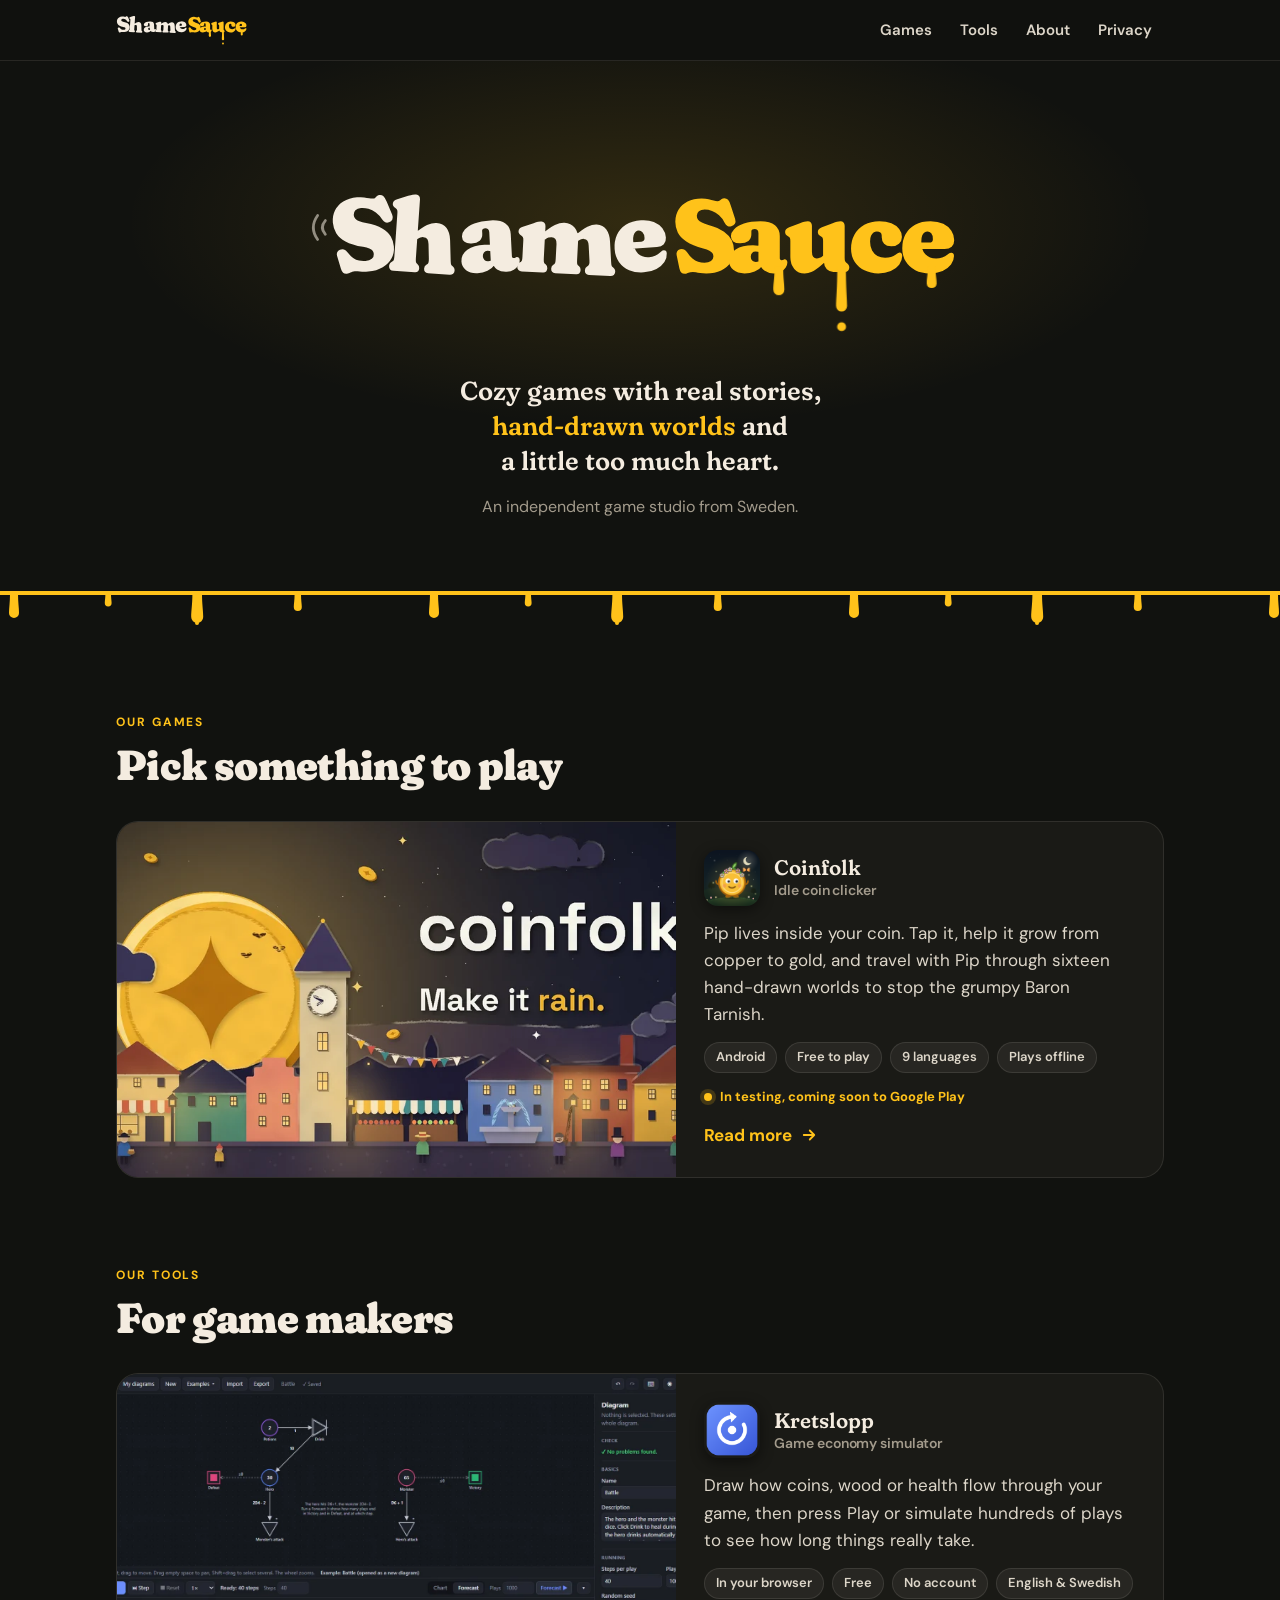
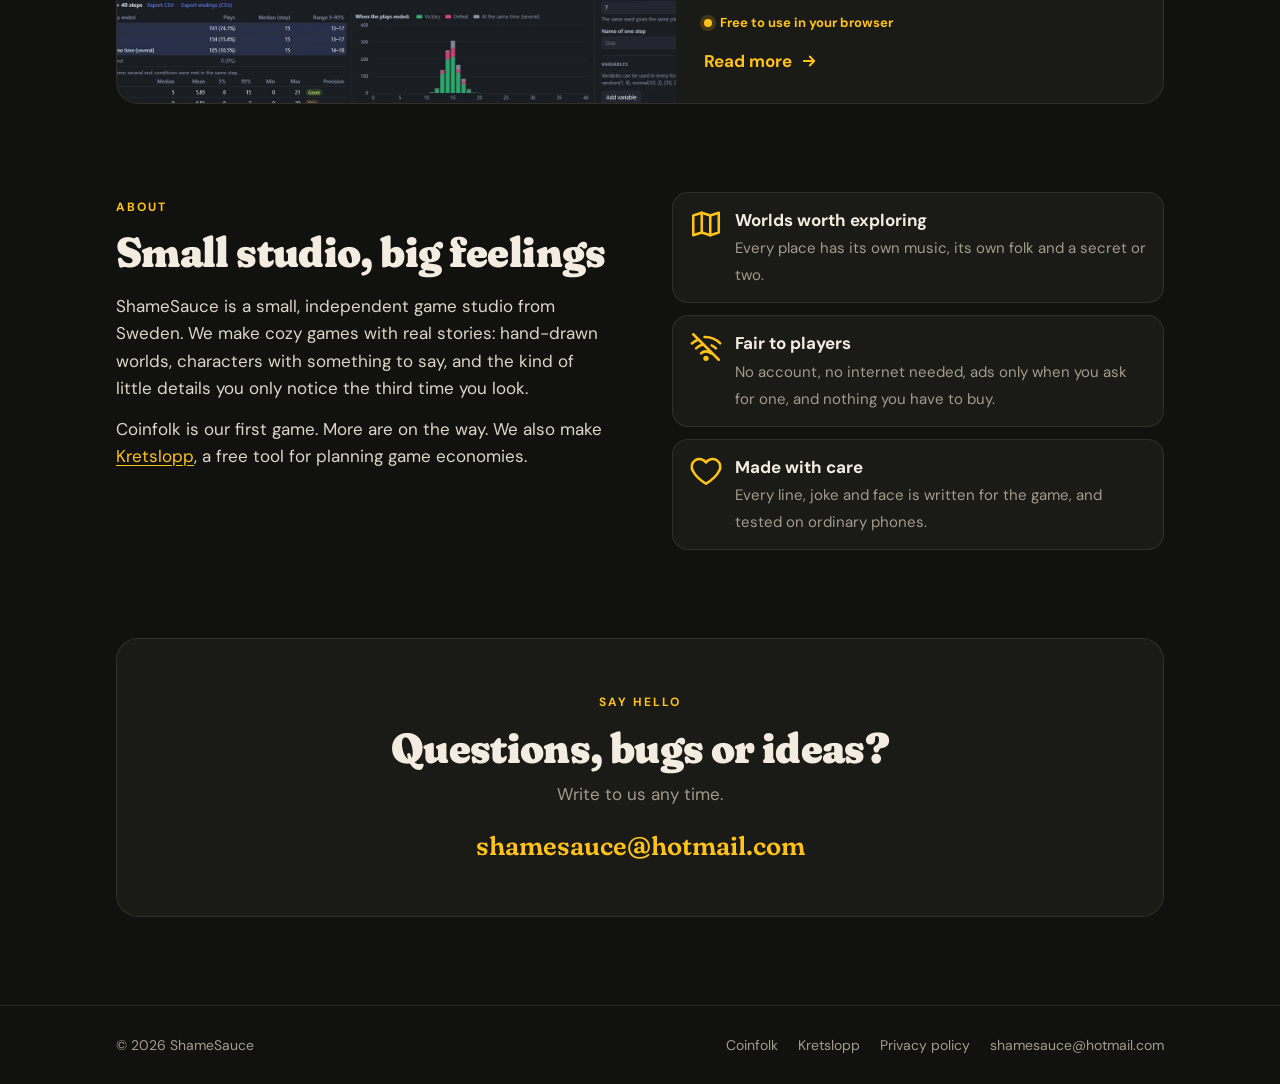
==== commit 226e5d3e: "Kretslopp" ====
--- a/index.html
+++ b/index.html
@@ -4,7 +4,7 @@
 <meta charset="utf-8">
 <meta name="viewport" content="width=device-width, initial-scale=1, viewport-fit=cover">
 <title>ShameSauce</title>
-<meta name="description" content="ShameSauce is an independent game studio from Sweden, making cozy games with real stories. Our first game is Coinfolk.">
+<meta name="description" content="ShameSauce is an independent game studio from Sweden, making cozy games with real stories. Our first game is Coinfolk, and Kretslopp is our free tool for game makers.">
 <meta name="theme-color" content="#11120f">
 <link rel="icon" href="assets/favicon.svg" type="image/svg+xml">
 <link rel="icon" href="assets/favicon-32.png" sizes="32x32" type="image/png">
@@ -15,7 +15,7 @@
 <meta property="og:type" content="website">
 <meta property="og:site_name" content="ShameSauce">
 <meta property="og:title" content="ShameSauce">
-<meta property="og:description" content="ShameSauce is an independent game studio from Sweden, making cozy games with real stories. Our first game is Coinfolk.">
+<meta property="og:description" content="ShameSauce is an independent game studio from Sweden, making cozy games with real stories. Our first game is Coinfolk, and Kretslopp is our free tool for game makers.">
 <meta property="og:url" content="https://darknessouz.github.io/">
 <meta property="og:image" content="https://darknessouz.github.io/assets/og-shamesauce.png">
 <meta name="twitter:card" content="summary_large_image">
@@ -26,6 +26,7 @@
     <a class="bar-logo" href="./" aria-label="ShameSauce, home"><img src="assets/shamesauce-logo.svg" alt="ShameSauce" width="732" height="168"></a>
     <nav aria-label="Main">
       <a href="#games">Games</a>
+      <a href="#tools">Tools</a>
       <a href="#about">About</a>
       <a href="privacy.html">Privacy</a>
     </nav>
@@ -79,13 +80,37 @@
     </div>
   </section>
 
+  <section class="section" id="tools" style="padding-top:0">
+    <div class="wrap">
+      <div class="section-head">
+        <span class="eyebrow">Our tools</span>
+        <h2>For game makers</h2>
+      </div>
+      <div class="games">
+        <a class="game-card" href="kretslopp/">
+          <div class="art"><img src="kretslopp/banner.webp" alt="Kretslopp showing a battle and how often the hero wins" width="1600" height="781" loading="lazy"></div>
+          <div class="body">
+            <div class="title">
+              <img src="kretslopp/icon.png" alt="" width="56" height="56">
+              <h3>Kretslopp<small>Game economy simulator</small></h3>
+            </div>
+            <p>Draw how coins, wood or health flow through your game, then press Play or simulate hundreds of plays to see how long things really take.</p>
+            <ul class="chips"><li>In your browser</li><li>Free</li><li>No account</li><li>English &amp; Swedish</li></ul>
+            <span class="status">Free to use in your browser</span>
+            <span class="more">Read more <svg width="18" height="18" viewBox="0 0 24 24" fill="none" stroke="currentColor" stroke-width="2.4" stroke-linecap="round" stroke-linejoin="round" aria-hidden="true"><path d="M5 12h14M13 6l6 6-6 6"/></svg></span>
+          </div>
+        </a>
+      </div>
+    </div>
+  </section>
+
   <section class="section" id="about" style="padding-top:0">
     <div class="wrap about">
       <div>
         <span class="eyebrow">About</span>
         <h2 style="margin-top:10px">Small studio, big feelings</h2>
         <p style="margin-top:18px">ShameSauce is a small, independent game studio from Sweden. We make cozy games with real stories: <span class="nowrap">hand-drawn</span> worlds, characters with something to say, and the kind of little details you only notice the third time you look.</p>
-        <p>Coinfolk is our first game. More are on the way.</p>
+        <p>Coinfolk is our first game. More are on the way. We also make <a href="kretslopp/">Kretslopp</a>, a free tool for planning game economies.</p>
       </div>
       <ul class="values">
         <li><svg viewBox="0 0 24 24" fill="none" stroke="currentColor" stroke-width="1.8" stroke-linecap="round" stroke-linejoin="round" aria-hidden="true"><path d="M9 4 3 6v14l6-2 6 2 6-2V4l-6 2-6-2z"/><path d="M9 4v14M15 6v14"/></svg><div><b>Worlds worth exploring</b><span>Every place has its own music, its own folk and a secret or two.</span></div></li>
@@ -124,6 +149,7 @@
     <span>© 2026 ShameSauce</span>
     <nav aria-label="Footer">
       <a href="coinfolk/">Coinfolk</a>
+      <a href="kretslopp/">Kretslopp</a>
       <a href="privacy.html">Privacy policy</a>
       <a href="mailto:shamesauce@hotmail.com">shamesauce@hotmail.com</a>
     </nav>
--- a/assets/site.css
+++ b/assets/site.css
@@ -142,6 +142,13 @@
   .bar-logo img { height: 24px; }
   .bar nav a { padding: 7px 9px; font-size: 14px; }
 }
+/* four links in the bar: keep them on one line on the narrowest phones */
+@media (max-width: 380px) {
+  .bar .wrap { gap: 10px; }
+  .bar-logo img { height: 20px; }
+  .bar nav { gap: 2px; }
+  .bar nav a { padding: 6px; font-size: 13px; }
+}
 
 /* --- Home: the logo --- */
 
@@ -528,6 +535,47 @@
 .facts dt { font-size: 12px; font-weight: 700; letter-spacing: 0.14em; text-transform: uppercase; color: var(--muted); }
 .facts dd { margin: 4px 0 0; color: var(--cream); font-weight: 600; overflow-wrap: anywhere; }
 
+/* --- A tool's page (Kretslopp): two buttons, a demo, wide screenshots --- */
+
+.cta-row { display: flex; flex-wrap: wrap; gap: 12px; align-items: center; }
+.cta-row.center { justify-content: center; margin-top: 22px; }
+.btn-ghost {
+  background: rgba(244, 236, 224, 0.05);
+  border-color: var(--line-strong);
+  color: var(--cream);
+}
+.btn-ghost:hover { color: var(--cream); background: rgba(244, 236, 224, 0.1); }
+.note { font-size: 14px; color: var(--muted); }
+
+.demo {
+  margin: 0;
+  border-radius: 20px;
+  overflow: hidden;
+  border: 1px solid var(--line);
+  background: var(--ink-deep);
+  box-shadow: 0 24px 60px -24px rgba(0, 0, 0, 0.8);
+}
+.demo video { display: block; width: 100%; height: auto; aspect-ratio: 1280 / 764; }
+
+.shots-wide { display: grid; grid-template-columns: repeat(3, minmax(0, 1fr)); gap: 18px; }
+.shots-wide figure { margin: 0; display: grid; gap: 12px; align-content: start; }
+.shots-wide img {
+  width: 100%;
+  height: auto;
+  aspect-ratio: 16 / 10;
+  object-fit: cover;
+  object-position: top left;
+  border-radius: 14px;
+  border: 1px solid var(--line);
+  background: var(--ink-deep);
+}
+.shots-wide figcaption { font-size: 15px; color: var(--muted); }
+.shots-wide figcaption b { color: var(--cream); }
+
+@media (max-width: 760px) {
+  .shots-wide { grid-template-columns: minmax(0, 1fr); }
+}
+
 /* --- Privacy policy --- */
 
 .doc { max-width: 700px; padding-block: 32px 64px; }
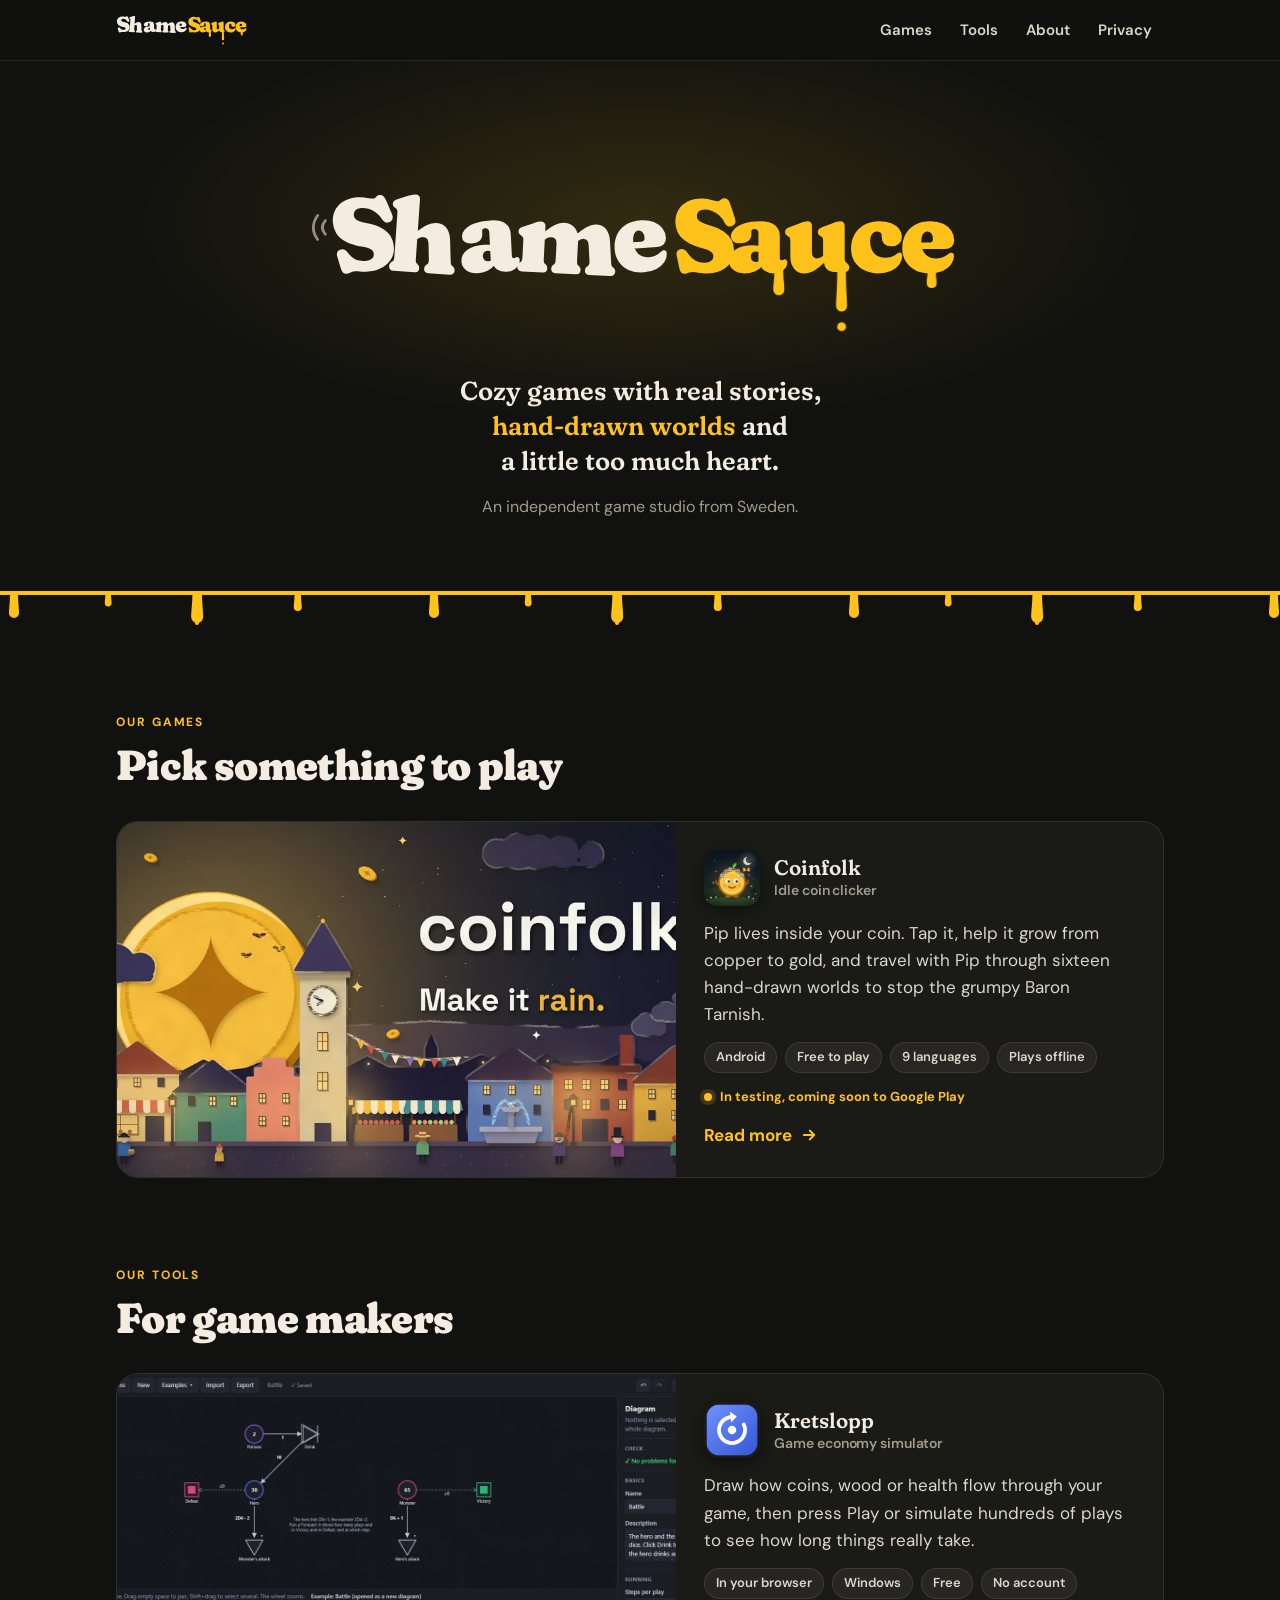
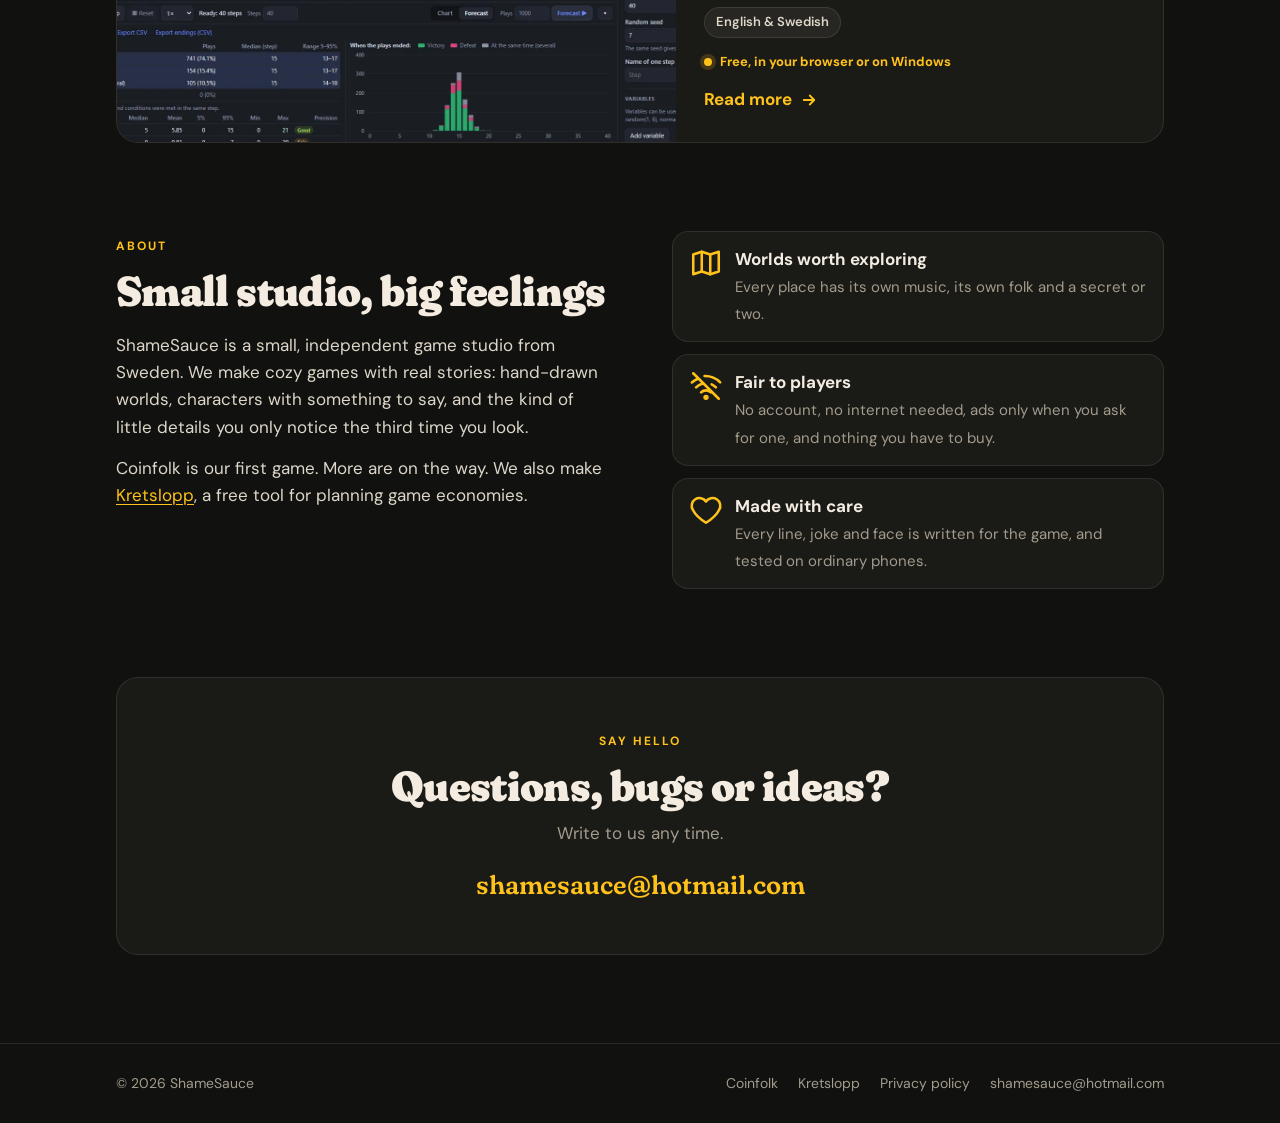
==== commit ed1269a7: "the-app-setup" ====
--- a/index.html
+++ b/index.html
@@ -95,8 +95,8 @@
               <h3>Kretslopp<small>Game economy simulator</small></h3>
             </div>
             <p>Draw how coins, wood or health flow through your game, then press Play or simulate hundreds of plays to see how long things really take.</p>
-            <ul class="chips"><li>In your browser</li><li>Free</li><li>No account</li><li>English &amp; Swedish</li></ul>
-            <span class="status">Free to use in your browser</span>
+            <ul class="chips"><li>In your browser</li><li>Windows</li><li>Free</li><li>No account</li><li>English &amp; Swedish</li></ul>
+            <span class="status">Free, in your browser or on Windows</span>
             <span class="more">Read more <svg width="18" height="18" viewBox="0 0 24 24" fill="none" stroke="currentColor" stroke-width="2.4" stroke-linecap="round" stroke-linejoin="round" aria-hidden="true"><path d="M5 12h14M13 6l6 6-6 6"/></svg></span>
           </div>
         </a>
